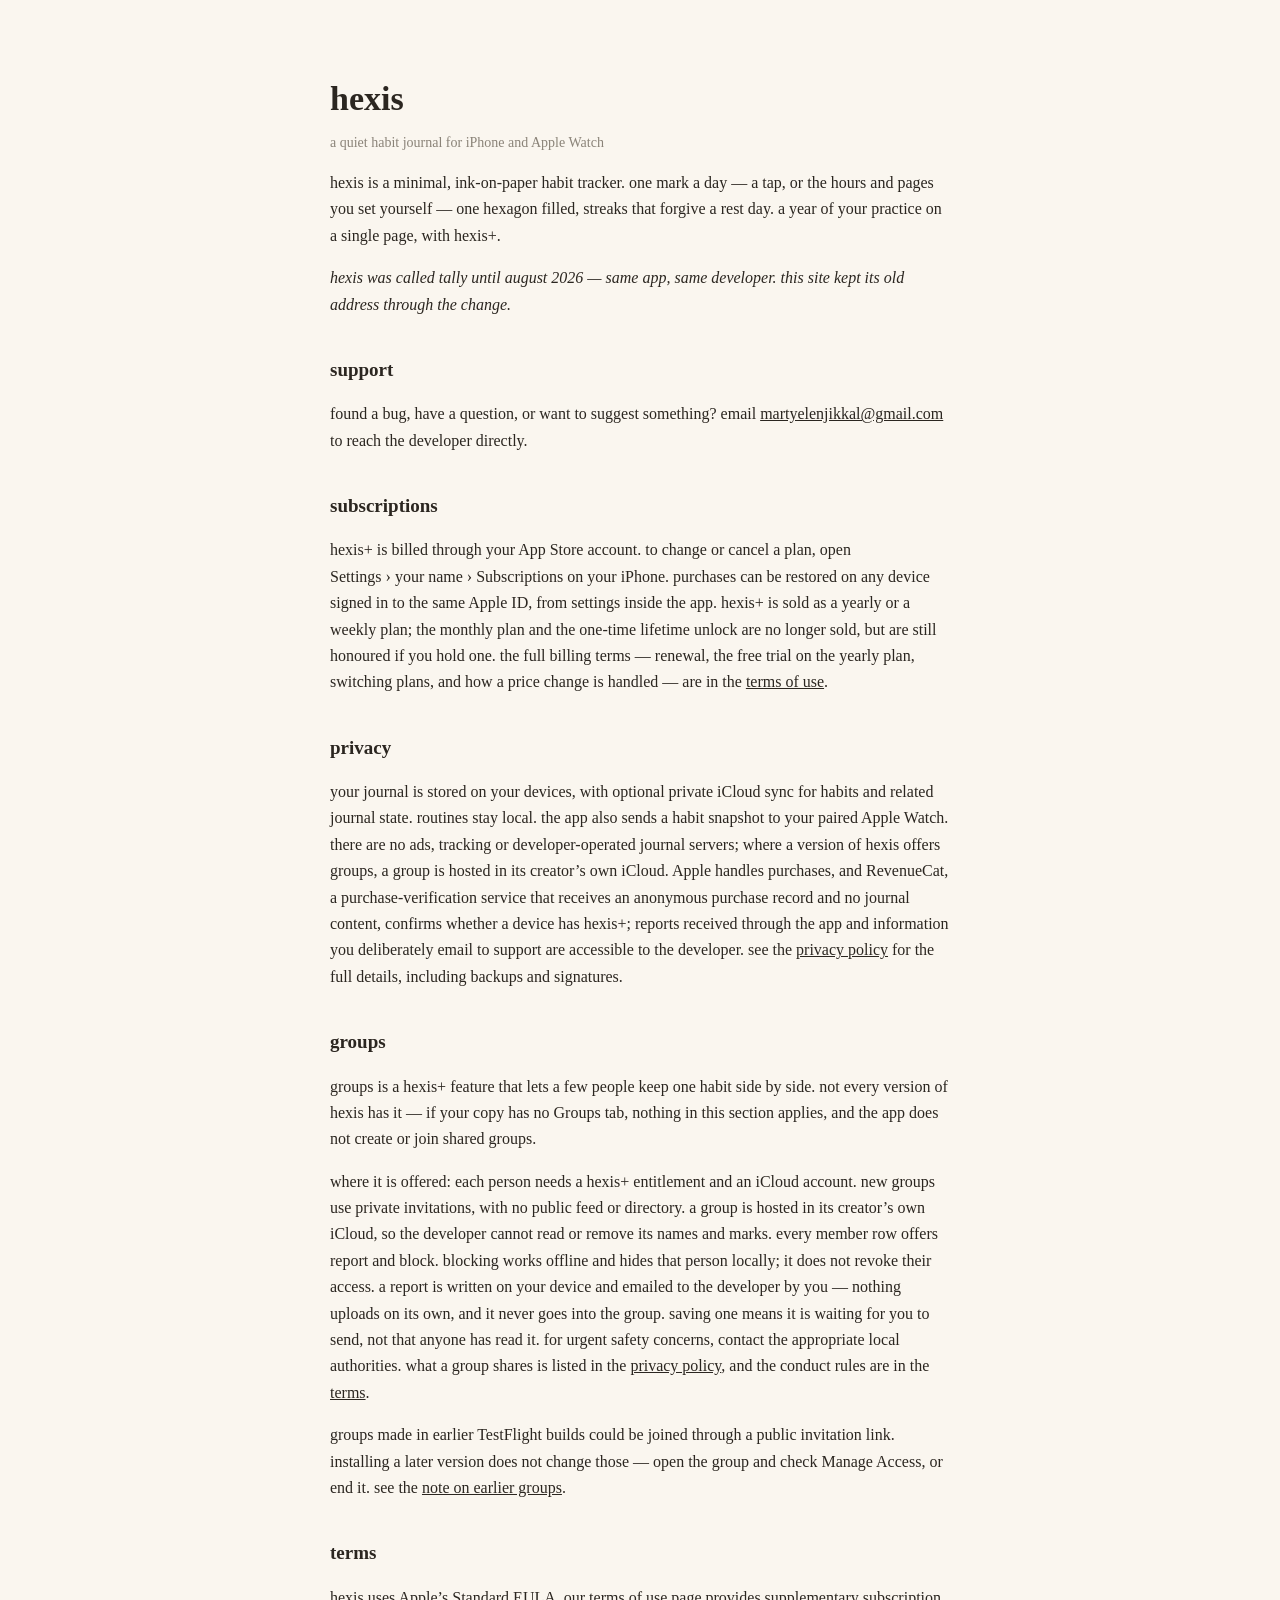
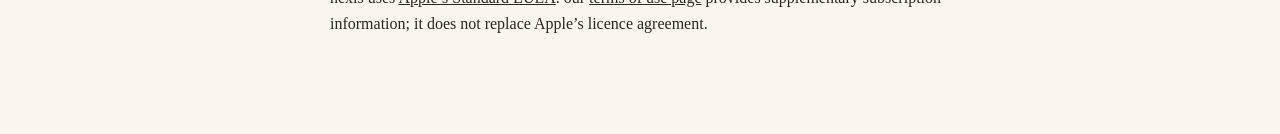
==== index.html @ 02aa3b6d "Legal pages: reminders, diagnostics log, rights section, RevenueCat on support and terms Privacy: na" ====
<!DOCTYPE html>
<html lang="en">
<head>
<meta charset="utf-8">
<meta name="viewport" content="width=device-width, initial-scale=1">
<title>hexis — support</title>
<link rel="stylesheet" href="style.css">
</head>
<body>
<h1>hexis</h1>
<p class="sub">a quiet habit journal for iPhone and Apple Watch</p>

<p>hexis is a minimal, ink-on-paper habit tracker. one mark a day — a tap, or the hours and pages you set yourself — one hexagon filled, streaks that forgive a rest day. a year of your practice on a single page, with hexis+.</p>

<p><em>hexis was called tally until august 2026 — same app, same developer. this site kept its old address through the change.</em></p>

<h2>support</h2>
<p>found a bug, have a question, or want to suggest something? email <a href="mailto:martyelenjikkal@gmail.com">martyelenjikkal@gmail.com</a> to reach the developer directly.</p>

<h2>subscriptions</h2>
<p>hexis+ is billed through your App&nbsp;Store account. to change or cancel a plan, open Settings&nbsp;›&nbsp;your&nbsp;name&nbsp;›&nbsp;Subscriptions on your iPhone. purchases can be restored on any device signed in to the same Apple&nbsp;ID, from settings inside the app. hexis+ is sold as a yearly or a weekly plan; the monthly plan and the one-time lifetime unlock are no longer sold, but are still honoured if you hold one. the full billing terms — renewal, the free trial on the yearly plan, switching plans, and how a price change is handled — are in the <a href="terms.html">terms of use</a>.</p>

<h2>privacy</h2>
<p>your journal is stored on your devices, with optional private iCloud sync for habits and related journal state. routines stay local. the app also sends a habit snapshot to your paired Apple Watch. there are no ads, tracking or developer-operated journal servers; where a version of hexis offers groups, a group is hosted in its creator’s own iCloud. Apple handles purchases, and RevenueCat, a purchase-verification service that receives an anonymous purchase record and no journal content, confirms whether a device has hexis+; reports received through the app and information you deliberately email to support are accessible to the developer. see the <a href="privacy.html">privacy policy</a> for the full details, including backups and signatures.</p>

<h2>groups</h2>
<p>groups is a hexis+ feature that lets a few people keep one habit side by side. not every version of hexis has it — if your copy has no Groups tab, nothing in this section applies, and the app does not create or join shared groups.</p>
<p>where it is offered: each person needs a hexis+ entitlement and an iCloud account. new groups use private invitations, with no public feed or directory. a group is hosted in its creator’s own iCloud, so the developer cannot read or remove its names and marks. every member row offers report and block. blocking works offline and hides that person locally; it does not revoke their access. a report is written on your device and emailed to the developer by you — nothing uploads on its own, and it never goes into the group. saving one means it is waiting for you to send, not that anyone has read it. for urgent safety concerns, contact the appropriate local authorities. what a group shares is listed in the <a href="privacy.html#groups">privacy policy</a>, and the conduct rules are in the <a href="terms.html#groups">terms</a>.</p>
<p>groups made in earlier TestFlight builds could be joined through a public invitation link. installing a later version does not change those — open the group and check Manage Access, or end it. see the <a href="privacy.html#older-groups">note on earlier groups</a>.</p>
<h2>terms</h2>
<p>hexis uses <a href="https://www.apple.com/legal/internet-services/itunes/dev/stdeula/">Apple’s Standard EULA</a>. our <a href="terms.html">terms of use page</a> provides supplementary subscription information; it does not replace Apple’s licence agreement.</p>
</body>
</html>
---- style.css ----
body {
  max-width: 620px; margin: 0 auto; padding: 48px 24px 80px;
  font-family: Georgia, 'Times New Roman', serif;
  background: #faf6ef; color: #2b2620; line-height: 1.65;
}
h1 { font-size: 34px; font-weight: 600; margin-bottom: 4px; }
h2 { font-size: 19px; margin-top: 36px; }
h3 { font-size: 16px; margin-top: 26px; margin-bottom: 6px; }
.sub { color: #8a8378; font-size: 14px; margin-top: 0; }
a { color: #2b2620; }
@media (prefers-color-scheme: dark) {
  body { background: #211f1c; color: #e8e2d8; }
  .sub { color: #97907f; }
  a { color: #e8e2d8; }
}
ul { padding-left: 22px; margin: 12px 0; }
li { margin-bottom: 6px; }
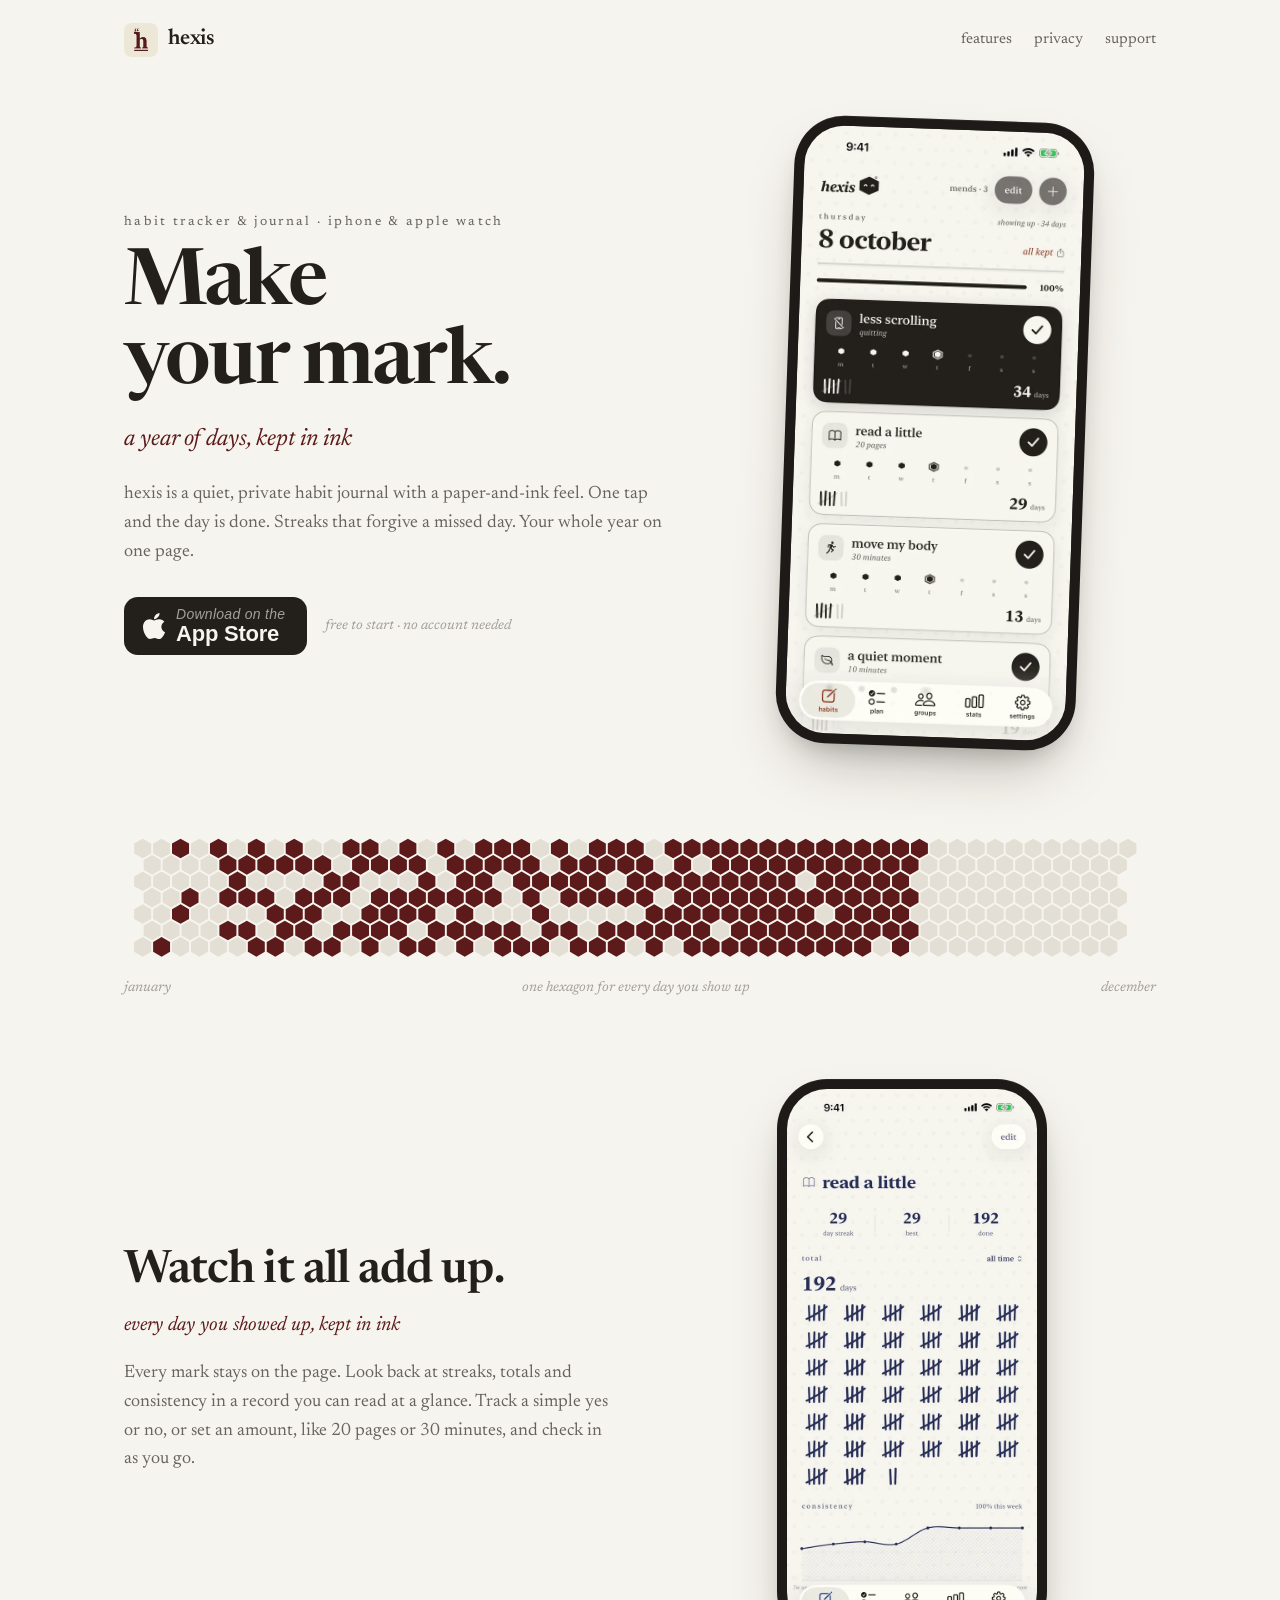
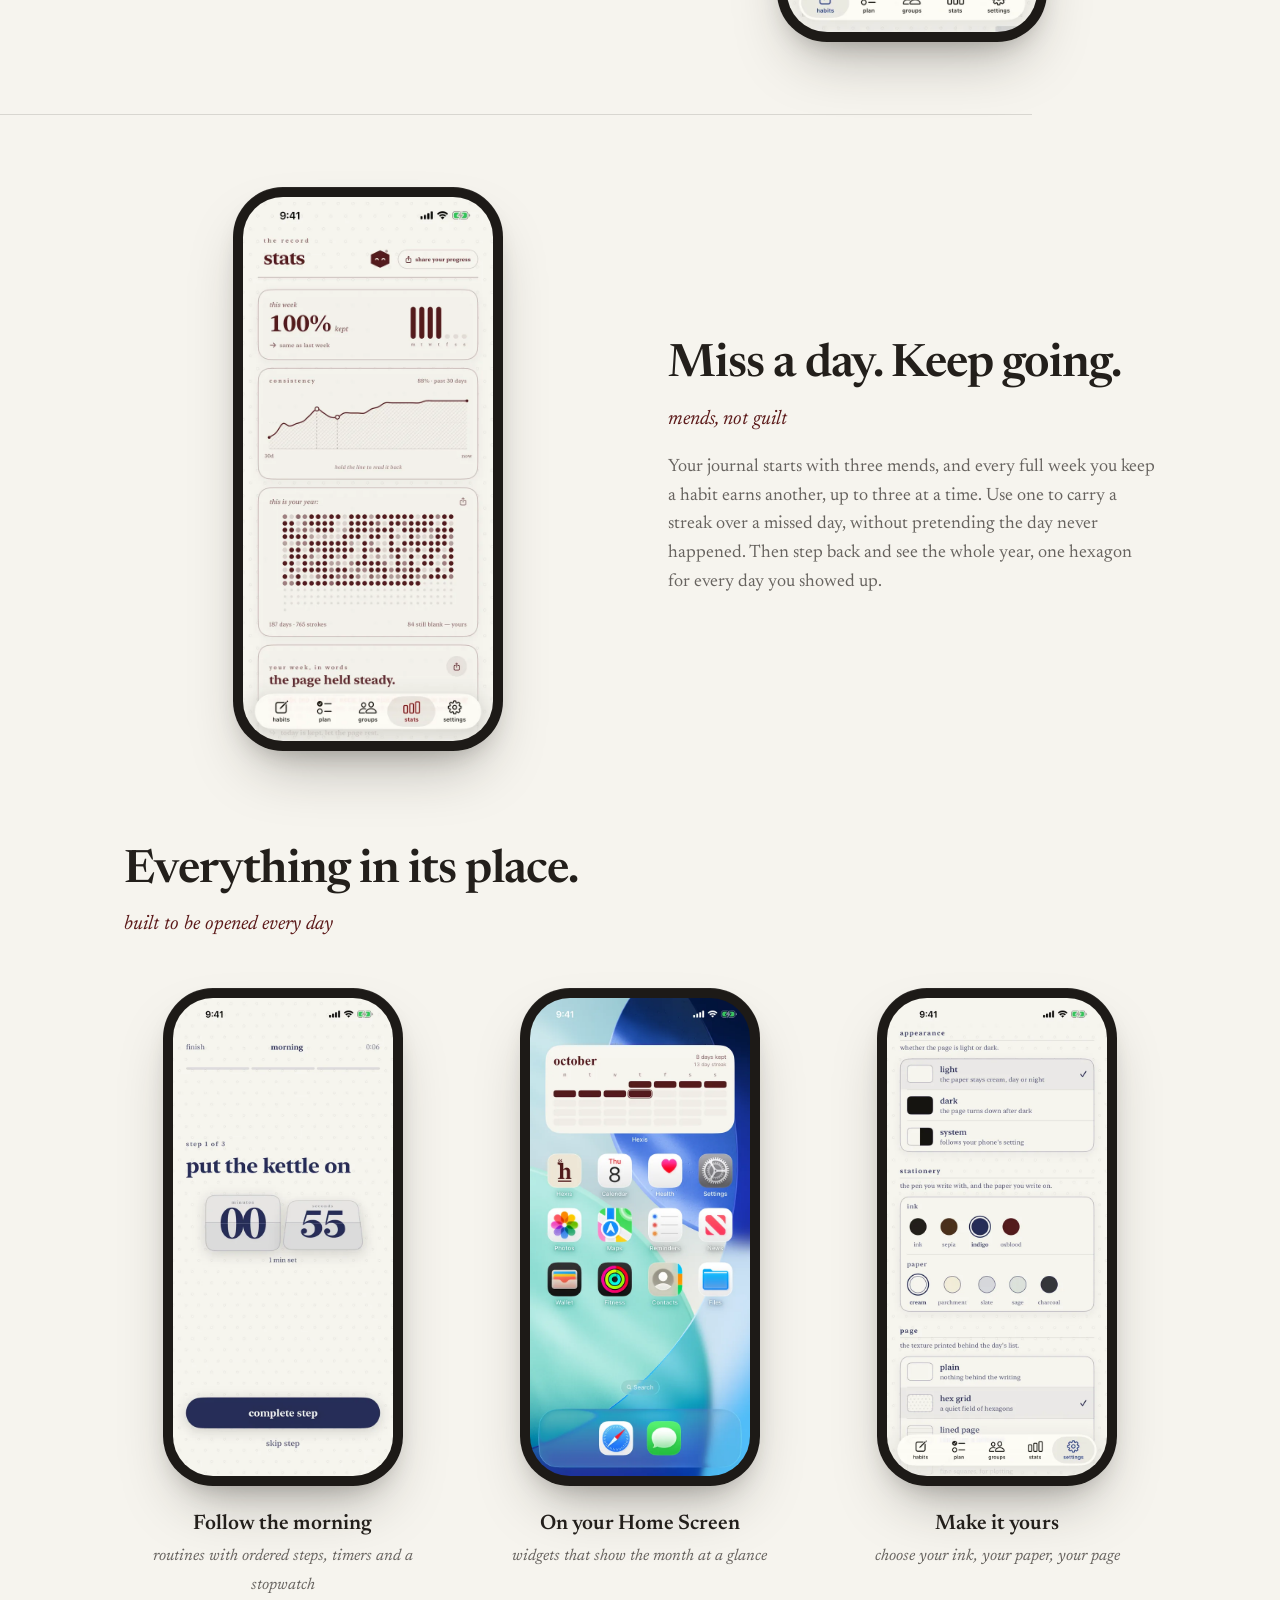
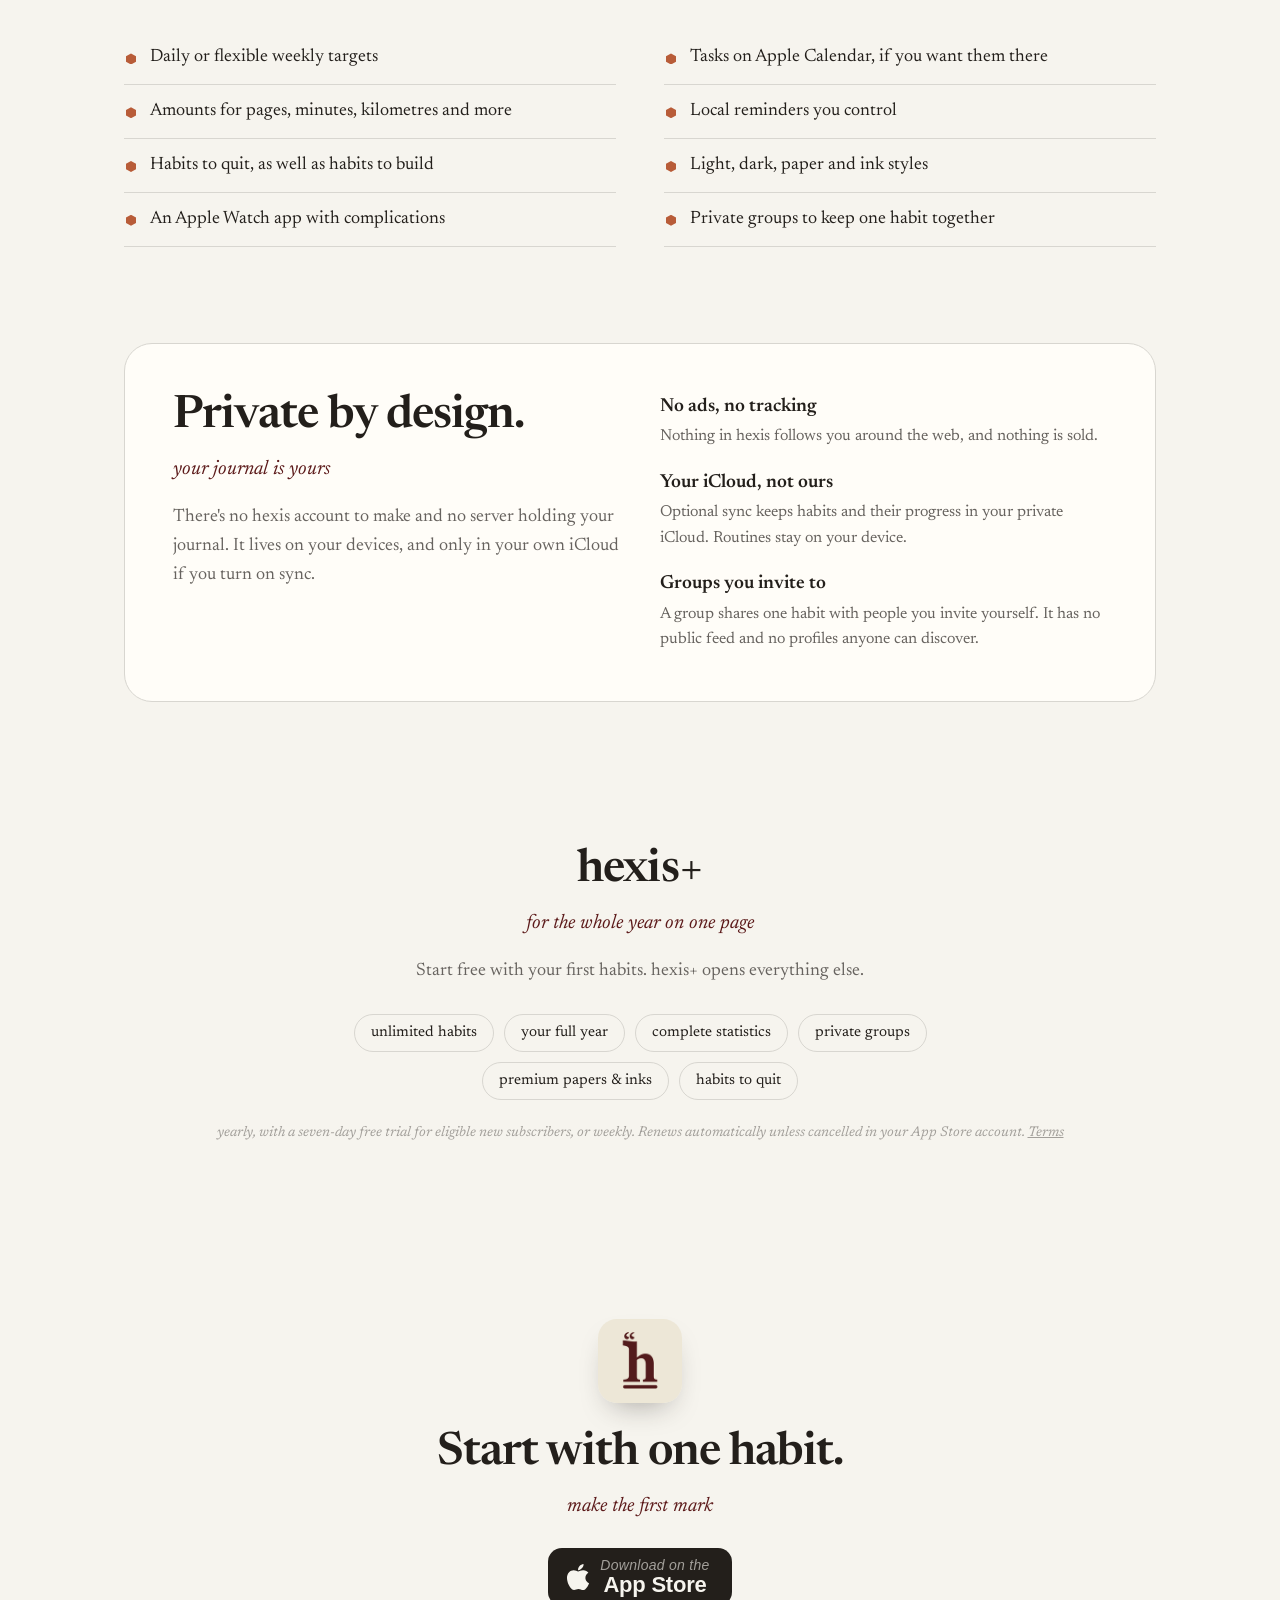
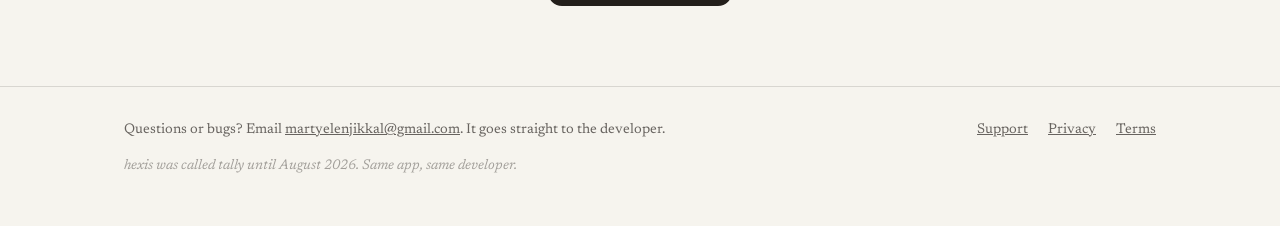
==== commit dff780d5: "Site: a hexis landing page at the root; the support page moves to support.html The root was the supp" ====
--- a/index.html
+++ b/index.html
@@ -3,31 +3,417 @@
 <head>
 <meta charset="utf-8">
 <meta name="viewport" content="width=device-width, initial-scale=1">
-<title>hexis — support</title>
-<link rel="stylesheet" href="style.css">
+<title>hexis — a habit journal kept in ink</title>
+<meta name="description" content="hexis is a private habit tracker and journal for iPhone and Apple Watch. One mark a day, kept in ink — streaks that forgive a missed day, routines with timers, and a year of your practice on one page.">
+<meta name="apple-itunes-app" content="app-id=6790734249">
+<meta property="og:title" content="hexis — a habit journal kept in ink">
+<meta property="og:description" content="One mark a day. A private habit tracker and journal for iPhone and Apple Watch.">
+<meta property="og:image" content="https://tally484.github.io/tally-legal/img/og.png">
+<meta property="og:type" content="website">
+<meta name="theme-color" content="#F6F4EE" media="(prefers-color-scheme: light)">
+<meta name="theme-color" content="#161411" media="(prefers-color-scheme: dark)">
+<link rel="icon" href="favicon.png" type="image/png">
+<link rel="apple-touch-icon" href="apple-touch-icon.png">
+<link rel="preconnect" href="https://fonts.googleapis.com">
+<link rel="preconnect" href="https://fonts.gstatic.com" crossorigin>
+<link href="https://fonts.googleapis.com/css2?family=Newsreader:ital,opsz,wght@0,6..72,400;0,6..72,600;1,6..72,400&display=swap" rel="stylesheet">
+<style>
+  :root {
+    --paper: #F6F4EE;
+    --card: #FFFDF8;
+    --ink: #231F1B;
+    --soft: #67635F;
+    --faint: #A29F9A;
+    --hairline: #D8D6D0;
+    --oxblood: #5C1A1A;
+    --accent: #B85C38;
+    --accent-fill: #944226;
+    --hex-on: #5C1A1A;
+    --hex-off: #E4DFD5;
+    --frame: #1D1A17;
+    --serif: ui-serif, "New York", "Newsreader", Georgia, "Times New Roman", serif;
+  }
+  @media (prefers-color-scheme: dark) {
+    :root {
+      --paper: #161411;
+      --card: #25221D;
+      --ink: #F1EEE8;
+      --soft: #B4AEA5;
+      --faint: #7C766D;
+      --hairline: #3A362F;
+      --oxblood: #E0A39E;
+      --accent: #D47850;
+      --accent-fill: #D47850;
+      --hex-on: #C88A84;
+      --hex-off: #2C2822;
+      --frame: #3A3630;
+    }
+  }
+
+  * { box-sizing: border-box; }
+  html { -webkit-text-size-adjust: 100%; }
+  body {
+    margin: 0;
+    background: var(--paper);
+    color: var(--ink);
+    font-family: var(--serif);
+    font-size: 18px;
+    line-height: 1.6;
+    -webkit-font-smoothing: antialiased;
+  }
+  a { color: inherit; }
+  img { display: block; max-width: 100%; }
+  .wrap { max-width: 1080px; margin: 0 auto; padding: 0 24px; }
+
+  /* header */
+  .top {
+    display: flex; align-items: center; justify-content: space-between;
+    padding: 22px 0;
+  }
+  .brand { display: flex; align-items: center; gap: 10px; text-decoration: none; }
+  .brand img { width: 34px; height: 34px; border-radius: 8px; }
+  .brand span { font-size: 22px; font-weight: 600; letter-spacing: -0.01em; }
+  .top nav { display: flex; gap: 22px; font-size: 15px; color: var(--soft); }
+  .top nav a { text-decoration: none; }
+  .top nav a:hover { color: var(--ink); }
+
+  /* hero */
+  .hero {
+    display: grid; grid-template-columns: 1.1fr 0.9fr; gap: 48px;
+    align-items: center; padding: 40px 0 24px;
+  }
+  .eyebrow {
+    font-size: 13px; letter-spacing: 0.18em; text-transform: lowercase;
+    color: var(--soft); margin: 0 0 14px;
+  }
+  h1 {
+    font-size: clamp(46px, 7vw, 78px); line-height: 1.02; font-weight: 600;
+    letter-spacing: -0.025em; margin: 0;
+  }
+  .lede {
+    font-style: italic; color: var(--oxblood);
+    font-size: clamp(20px, 2.3vw, 24px); margin: 14px 0 22px;
+  }
+  .hero p.body { color: var(--soft); max-width: 30em; margin: 0 0 30px; }
+  .cta { display: flex; align-items: center; gap: 18px; flex-wrap: wrap; }
+  .store {
+    display: inline-flex; align-items: center; gap: 10px; text-decoration: none;
+    background: var(--ink); color: var(--paper);
+    padding: 10px 22px 10px 18px; border-radius: 14px;
+    font-family: -apple-system, BlinkMacSystemFont, "Helvetica Neue", Arial, sans-serif;
+    transition: transform .15s ease, background .15s ease;
+  }
+  .store:hover { transform: translateY(-1px); background: var(--oxblood); }
+  .store svg { width: 24px; height: 30px; flex: none; }
+  .store span { display: flex; flex-direction: column; font-size: 22px; font-weight: 600; line-height: 1.05; letter-spacing: -0.01em; }
+  .store small { font-size: 11px; font-weight: 500; letter-spacing: 0.02em; }
+  .cta small { font-size: 14px; color: var(--faint); font-style: italic; }
+
+  /* phone */
+  .phone {
+    width: 100%; max-width: 300px; margin: 0 auto;
+    background: var(--frame); padding: 10px; border-radius: 50px;
+    box-shadow: 0 1px 0 rgba(255,255,255,0.06) inset,
+                0 30px 60px -20px rgba(35,31,27,0.35),
+                0 12px 24px -12px rgba(35,31,27,0.25);
+  }
+  .phone img { border-radius: 40px; width: 100%; aspect-ratio: 1320 / 2868; }
+  .hero .phone { transform: rotate(2deg); }
+
+  /* the year */
+  .year { padding: 56px 0 8px; }
+  .year svg { width: 100%; height: auto; display: block; }
+  .year .caption {
+    display: flex; justify-content: space-between; font-size: 14px;
+    color: var(--faint); font-style: italic; margin-top: 10px;
+  }
+
+  /* sections */
+  section { padding: 72px 0; }
+  .rule { border: 0; border-top: 1px solid var(--hairline); margin: 0; }
+  h2 {
+    font-size: clamp(32px, 4.2vw, 46px); line-height: 1.08; font-weight: 600;
+    letter-spacing: -0.02em; margin: 0 0 12px;
+  }
+  .section-sub { font-style: italic; color: var(--oxblood); font-size: 20px; margin: 0 0 18px; }
+  .section-body { color: var(--soft); max-width: 32em; margin: 0; }
+
+  .feature {
+    display: grid; grid-template-columns: 1fr 1fr; gap: 56px; align-items: center;
+  }
+  .feature.flip .copy { order: 2; }
+  .feature .phone { max-width: 270px; }
+
+  .grid3 {
+    display: grid; grid-template-columns: repeat(3, 1fr); gap: 40px; margin-top: 48px;
+  }
+  .grid3 figure { margin: 0; }
+  .grid3 .phone { max-width: 240px; }
+  .grid3 figcaption { text-align: center; margin-top: 22px; }
+  .grid3 figcaption b { display: block; font-size: 21px; font-weight: 600; }
+  .grid3 figcaption span { color: var(--soft); font-size: 16px; font-style: italic; }
+  .watch {
+    width: 100%; max-width: 168px; margin: 0 auto; background: var(--frame);
+    padding: 12px; border-radius: 46px;
+    box-shadow: 0 24px 50px -20px rgba(35,31,27,0.35);
+  }
+  .watch img { border-radius: 34px; width: 100%; }
+  .watch-cell { display: flex; align-items: center; min-height: 100%; }
+
+  .list {
+    columns: 2; column-gap: 48px; list-style: none; padding: 0; margin: 32px 0 0;
+  }
+  .list li {
+    break-inside: avoid; padding: 12px 0 12px 26px; position: relative;
+    border-bottom: 1px solid var(--hairline);
+  }
+  .list li::before {
+    content: ""; position: absolute; left: 2px; top: 22px; width: 10px; height: 11px;
+    background: var(--accent);
+    clip-path: polygon(50% 0, 100% 25%, 100% 75%, 50% 100%, 0 75%, 0 25%);
+  }
+
+  .private {
+    background: var(--card); border: 1px solid var(--hairline); border-radius: 28px;
+    padding: 48px; display: grid; grid-template-columns: 1fr 1fr; gap: 40px;
+  }
+  .private dl { margin: 0; }
+  .private dt { font-weight: 600; font-size: 19px; }
+  .private dd { margin: 2px 0 18px; color: var(--soft); font-size: 16px; }
+  .private dd:last-child { margin-bottom: 0; }
+
+  .plus { text-align: center; }
+  .plus .section-body { margin: 0 auto; }
+  .plus .tags {
+    display: flex; flex-wrap: wrap; justify-content: center; gap: 10px;
+    margin: 28px auto 0; max-width: 720px; padding: 0; list-style: none;
+  }
+  .plus .tags li {
+    border: 1px solid var(--hairline); border-radius: 999px; padding: 6px 16px;
+    font-size: 15px; color: var(--ink);
+  }
+  .plus .fine { font-size: 14px; color: var(--faint); font-style: italic; margin-top: 22px; }
+
+  .closing { text-align: center; padding: 88px 0 80px; }
+  .closing img.mark { width: 84px; height: 84px; border-radius: 19px; margin: 0 auto 26px;
+    box-shadow: 0 14px 30px -14px rgba(35,31,27,0.4); }
+  .closing .cta { justify-content: center; margin-top: 26px; }
+
+  footer {
+    border-top: 1px solid var(--hairline); padding: 32px 0 48px;
+    font-size: 14px; color: var(--soft);
+  }
+  footer .row { display: flex; justify-content: space-between; gap: 24px; flex-wrap: wrap; }
+  footer nav { display: flex; gap: 20px; flex-wrap: wrap; }
+  footer p { margin: 0; }
+  footer .was { margin-top: 14px; color: var(--faint); font-style: italic; }
+
+  @media (max-width: 820px) {
+    body { font-size: 17px; }
+    .top nav .hide-sm { display: none; }
+    .hero { grid-template-columns: 1fr; gap: 40px; padding-top: 16px; text-align: left; }
+    .hero .phone { max-width: 250px; transform: rotate(0); }
+    section { padding: 56px 0; }
+    .feature, .feature.flip { grid-template-columns: 1fr; gap: 36px; }
+    .feature.flip .copy { order: 0; }
+    .feature .phone { max-width: 240px; }
+    .grid3 { grid-template-columns: 1fr; gap: 48px; }
+    .list { columns: 1; }
+    .private { grid-template-columns: 1fr; padding: 32px 24px; gap: 8px; }
+  }
+  @media (max-width: 420px) {
+    .wrap { padding: 0 16px; }
+    .eyebrow { letter-spacing: 0.08em; font-size: 12px; }
+    .top nav { gap: 16px; }
+  }
+</style>
 </head>
 <body>
-<h1>hexis</h1>
-<p class="sub">a quiet habit journal for iPhone and Apple Watch</p>
-
-<p>hexis is a minimal, ink-on-paper habit tracker. one mark a day — a tap, or the hours and pages you set yourself — one hexagon filled, streaks that forgive a rest day. a year of your practice on a single page, with hexis+.</p>
-
-<p><em>hexis was called tally until august 2026 — same app, same developer. this site kept its old address through the change.</em></p>
-
-<h2>support</h2>
-<p>found a bug, have a question, or want to suggest something? email <a href="mailto:martyelenjikkal@gmail.com">martyelenjikkal@gmail.com</a> to reach the developer directly.</p>
-
-<h2>subscriptions</h2>
-<p>hexis+ is billed through your App&nbsp;Store account. to change or cancel a plan, open Settings&nbsp;›&nbsp;your&nbsp;name&nbsp;›&nbsp;Subscriptions on your iPhone. purchases can be restored on any device signed in to the same Apple&nbsp;ID, from settings inside the app. hexis+ is sold as a yearly or a weekly plan; the monthly plan and the one-time lifetime unlock are no longer sold, but are still honoured if you hold one. the full billing terms — renewal, the free trial on the yearly plan, switching plans, and how a price change is handled — are in the <a href="terms.html">terms of use</a>.</p>
-
-<h2>privacy</h2>
-<p>your journal is stored on your devices, with optional private iCloud sync for habits and related journal state. routines stay local. the app also sends a habit snapshot to your paired Apple Watch. there are no ads, tracking or developer-operated journal servers; where a version of hexis offers groups, a group is hosted in its creator’s own iCloud. Apple handles purchases, and RevenueCat, a purchase-verification service that receives an anonymous purchase record and no journal content, confirms whether a device has hexis+; reports received through the app and information you deliberately email to support are accessible to the developer. see the <a href="privacy.html">privacy policy</a> for the full details, including backups and signatures.</p>
-
-<h2>groups</h2>
-<p>groups is a hexis+ feature that lets a few people keep one habit side by side. not every version of hexis has it — if your copy has no Groups tab, nothing in this section applies, and the app does not create or join shared groups.</p>
-<p>where it is offered: each person needs a hexis+ entitlement and an iCloud account. new groups use private invitations, with no public feed or directory. a group is hosted in its creator’s own iCloud, so the developer cannot read or remove its names and marks. every member row offers report and block. blocking works offline and hides that person locally; it does not revoke their access. a report is written on your device and emailed to the developer by you — nothing uploads on its own, and it never goes into the group. saving one means it is waiting for you to send, not that anyone has read it. for urgent safety concerns, contact the appropriate local authorities. what a group shares is listed in the <a href="privacy.html#groups">privacy policy</a>, and the conduct rules are in the <a href="terms.html#groups">terms</a>.</p>
-<p>groups made in earlier TestFlight builds could be joined through a public invitation link. installing a later version does not change those — open the group and check Manage Access, or end it. see the <a href="privacy.html#older-groups">note on earlier groups</a>.</p>
-<h2>terms</h2>
-<p>hexis uses <a href="https://www.apple.com/legal/internet-services/itunes/dev/stdeula/">Apple’s Standard EULA</a>. our <a href="terms.html">terms of use page</a> provides supplementary subscription information; it does not replace Apple’s licence agreement.</p>
+
+<div class="wrap">
+  <header class="top">
+    <a class="brand" href="./"><img src="img/icon-128.png" alt=""><span>hexis</span></a>
+    <nav>
+      <a class="hide-sm" href="#features">features</a>
+      <a class="hide-sm" href="#privacy">privacy</a>
+      <a href="support.html">support</a>
+    </nav>
+  </header>
+
+  <div class="hero">
+    <div>
+      <p class="eyebrow">habit tracker &amp; journal · iPhone &amp; Apple Watch</p>
+      <h1>Make your&nbsp;mark.</h1>
+      <p class="lede">a year of days, kept in ink</p>
+      <p class="body">hexis is a quiet, private habit journal with a paper-and-ink feel. One tap and the day is done. Streaks that forgive a missed day. Your whole year on one page.</p>
+      <div class="cta">
+        <a class="store" href="https://apps.apple.com/app/id6790734249" aria-label="Download hexis on the App Store">
+          <svg viewBox="0 0 384 512" aria-hidden="true"><path fill="currentColor" d="M318.7 268.7c-.2-36.7 16.4-64.4 50-84.8-18.8-26.9-47.2-41.7-84.7-44.6-35.5-2.8-74.3 20.7-88.5 20.7-15 0-49.4-19.7-76.4-19.7C63.3 141.2 4 184.8 4 273.5q0 39.3 14.4 81.2c12.8 36.7 59 126.7 107.2 125.2 25.2-.6 43-17.9 75.8-17.9 31.8 0 48.3 17.9 76.4 17.9 48.6-.7 90.4-82.5 102.6-119.3-65.2-30.7-61.7-90-61.7-91.9zm-56.6-164.2c27.3-32.4 24.8-61.9 24-72.5-24.1 1.4-52 16.4-67.9 34.9-17.5 19.8-27.8 44.3-25.6 71.9 26.1 2 49.9-11.4 69.5-34.3z"/></svg>
+          <span><small>Download on the</small>App Store</span>
+        </a>
+        <small>free to start · no account needed</small>
+      </div>
+    </div>
+    <div class="phone"><img src="img/today-ink.webp" alt="The hexis Today screen: four habits for 8 October, all kept, with a 34-day streak"></div>
+  </div>
+
+  <div class="year" aria-hidden="true">
+    <svg id="year" viewBox="0 0 1000 135" preserveAspectRatio="xMidYMid meet"></svg>
+    <div class="caption"><span>january</span><span>one hexagon for every day you show up</span><span>december</span></div>
+  </div>
+</div>
+
+<section id="features">
+  <div class="wrap feature">
+    <div class="copy">
+      <h2>Watch it all add up.</h2>
+      <p class="section-sub">every day you showed up, kept in ink</p>
+      <p class="section-body">Every mark stays on the page. Look back at streaks, totals and consistency in a record you can read at a glance. Track a simple yes or no, or set an amount, like 20 pages or 30 minutes, and check in as you go.</p>
+    </div>
+    <div class="phone"><img src="img/marks-indigo.webp" alt="A habit's page: 192 days done, drawn as tally marks, with a consistency line" loading="lazy"></div>
+  </div>
+</section>
+
+<hr class="rule wrap" style="max-width:1032px">
+
+<section>
+  <div class="wrap feature flip">
+    <div class="copy">
+      <h2>Miss a day. Keep&nbsp;going.</h2>
+      <p class="section-sub">mends, not guilt</p>
+      <p class="section-body">Your journal starts with three mends, and every full week you keep a habit earns another, up to three at a time. Use one to carry a streak over a missed day, without pretending the day never happened. Then step back and see the whole year, one hexagon for every day you showed up.</p>
+    </div>
+    <div class="phone"><img src="img/stats-oxblood.webp" alt="The stats page: a week at 100%, a consistency chart, and the whole year as a field of hexagons" loading="lazy"></div>
+  </div>
+</section>
+
+<section style="padding-top:24px">
+  <div class="wrap">
+    <h2>Everything in its place.</h2>
+    <p class="section-sub">built to be opened every day</p>
+    <div class="grid3">
+      <figure>
+        <div class="phone"><img src="img/routine-indigo.webp" alt="A morning routine, step one of three, with a timer at 55 seconds" loading="lazy"></div>
+        <figcaption><b>Follow the morning</b><span>routines with ordered steps, timers and a stopwatch</span></figcaption>
+      </figure>
+      <figure>
+        <div class="phone"><img src="img/home-month-oxblood.webp" alt="An iPhone Home Screen with the hexis month widget" loading="lazy"></div>
+        <figcaption><b>On your Home Screen</b><span>widgets that show the month at a glance</span></figcaption>
+      </figure>
+      <figure>
+        <div class="phone"><img src="img/settings-indigo.webp" alt="Stationery settings: inks, papers and page textures" loading="lazy"></div>
+        <figcaption><b>Make it yours</b><span>choose your ink, your paper, your page</span></figcaption>
+      </figure>
+    </div>
+
+    <ul class="list">
+      <li>Daily or flexible weekly targets</li>
+      <li>Amounts for pages, minutes, kilometres and more</li>
+      <li>Habits to quit, as well as habits to build</li>
+      <li>An Apple Watch app with complications</li>
+      <li>Tasks on Apple Calendar, if you want them there</li>
+      <li>Local reminders you control</li>
+      <li>Light, dark, paper and ink styles</li>
+      <li>Private groups to keep one habit together</li>
+    </ul>
+  </div>
+</section>
+
+<section id="privacy" style="padding-top:24px">
+  <div class="wrap">
+    <div class="private">
+      <div>
+        <h2>Private by design.</h2>
+        <p class="section-sub">your journal is yours</p>
+        <p class="section-body">There's no hexis account to make and no server holding your journal. It lives on your devices, and only in your own iCloud if you turn on sync.</p>
+      </div>
+      <dl>
+        <dt>No ads, no tracking</dt>
+        <dd>Nothing in hexis follows you around the web, and nothing is sold.</dd>
+        <dt>Your iCloud, not ours</dt>
+        <dd>Optional sync keeps habits and their progress in your private iCloud. Routines stay on your device.</dd>
+        <dt>Groups you invite to</dt>
+        <dd>A group shares one habit with people you invite yourself. It has no public feed and no profiles anyone can discover.</dd>
+      </dl>
+    </div>
+  </div>
+</section>
+
+<section class="plus">
+  <div class="wrap">
+    <h2>hexis+</h2>
+    <p class="section-sub">for the whole year on one page</p>
+    <p class="section-body">Start free with your first habits. hexis+ opens everything else.</p>
+    <ul class="tags">
+      <li>unlimited habits</li>
+      <li>your full year</li>
+      <li>complete statistics</li>
+      <li>private groups</li>
+      <li>premium papers &amp; inks</li>
+      <li>habits to quit</li>
+    </ul>
+    <p class="fine">yearly, with a seven-day free trial for eligible new subscribers, or weekly. Renews automatically unless cancelled in your App Store account. <a href="terms.html">Terms</a></p>
+  </div>
+</section>
+
+<div class="wrap closing">
+  <img class="mark" src="apple-touch-icon.png" alt="">
+  <h2>Start with one habit.</h2>
+  <p class="section-sub">make the first mark</p>
+  <div class="cta">
+    <a class="store" href="https://apps.apple.com/app/id6790734249" aria-label="Download hexis on the App Store">
+          <svg viewBox="0 0 384 512" aria-hidden="true"><path fill="currentColor" d="M318.7 268.7c-.2-36.7 16.4-64.4 50-84.8-18.8-26.9-47.2-41.7-84.7-44.6-35.5-2.8-74.3 20.7-88.5 20.7-15 0-49.4-19.7-76.4-19.7C63.3 141.2 4 184.8 4 273.5q0 39.3 14.4 81.2c12.8 36.7 59 126.7 107.2 125.2 25.2-.6 43-17.9 75.8-17.9 31.8 0 48.3 17.9 76.4 17.9 48.6-.7 90.4-82.5 102.6-119.3-65.2-30.7-61.7-90-61.7-91.9zm-56.6-164.2c27.3-32.4 24.8-61.9 24-72.5-24.1 1.4-52 16.4-67.9 34.9-17.5 19.8-27.8 44.3-25.6 71.9 26.1 2 49.9-11.4 69.5-34.3z"/></svg>
+          <span><small>Download on the</small>App Store</span>
+        </a>
+  </div>
+</div>
+
+<footer>
+  <div class="wrap">
+    <div class="row">
+      <p>Questions or bugs? Email <a href="mailto:martyelenjikkal@gmail.com">martyelenjikkal@gmail.com</a>. It goes straight to the developer.</p>
+      <nav>
+        <a href="support.html">Support</a>
+        <a href="privacy.html">Privacy</a>
+        <a href="terms.html">Terms</a>
+      </nav>
+    </div>
+    <p class="was">hexis was called tally until August 2026. Same app, same developer.</p>
+  </div>
+</footer>
+
+<script>
+  // A year of days as a honeycomb: 53 weeks by 7 days, filled more densely
+  // as the year goes on. Seeded, so it draws the same field every load.
+  (function () {
+    var svg = document.getElementById('year');
+    if (!svg) return;
+    var cols = 53, rows = 7, r = 10.6;
+    var w = Math.sqrt(3) * r, h = 1.5 * r;
+    var ox = (1000 - (cols * w + w / 2)) / 2 + w / 2, oy = (135 - (rows - 1) * h) / 2;
+    var seed = 20261014;
+    function rand() { seed = (seed * 1664525 + 1013904223) % 4294967296; return seed / 4294967296; }
+    var pts = [];
+    for (var k = 0; k < 6; k++) {
+      var a = Math.PI / 180 * (60 * k - 30);
+      pts.push([(r - 1.1) * Math.cos(a), (r - 1.1) * Math.sin(a)]);
+    }
+    var on = [], off = [];
+    var today = 287; // 14 october
+    for (var c = 0; c < cols; c++) {
+      for (var d = 0; d < rows; d++) {
+        var day = c * 7 + d;
+        if (day > 364) continue;
+        var cx = ox + c * w + (d % 2 ? w / 2 : 0), cy = oy + d * h;
+        var path = 'M' + pts.map(function (p) { return (cx + p[0]).toFixed(1) + ' ' + (cy + p[1]).toFixed(1); }).join('L') + 'Z';
+        var p = 0.25 + 0.7 * Math.min(1, day / 220);
+        if (day <= today && rand() < p) on.push(path); else off.push(path);
+      }
+    }
+    svg.innerHTML =
+      '<path d="' + off.join('') + '" fill="var(--hex-off)"/>' +
+      '<path d="' + on.join('') + '" fill="var(--hex-on)"/>';
+  })();
+</script>
 </body>
 </html>
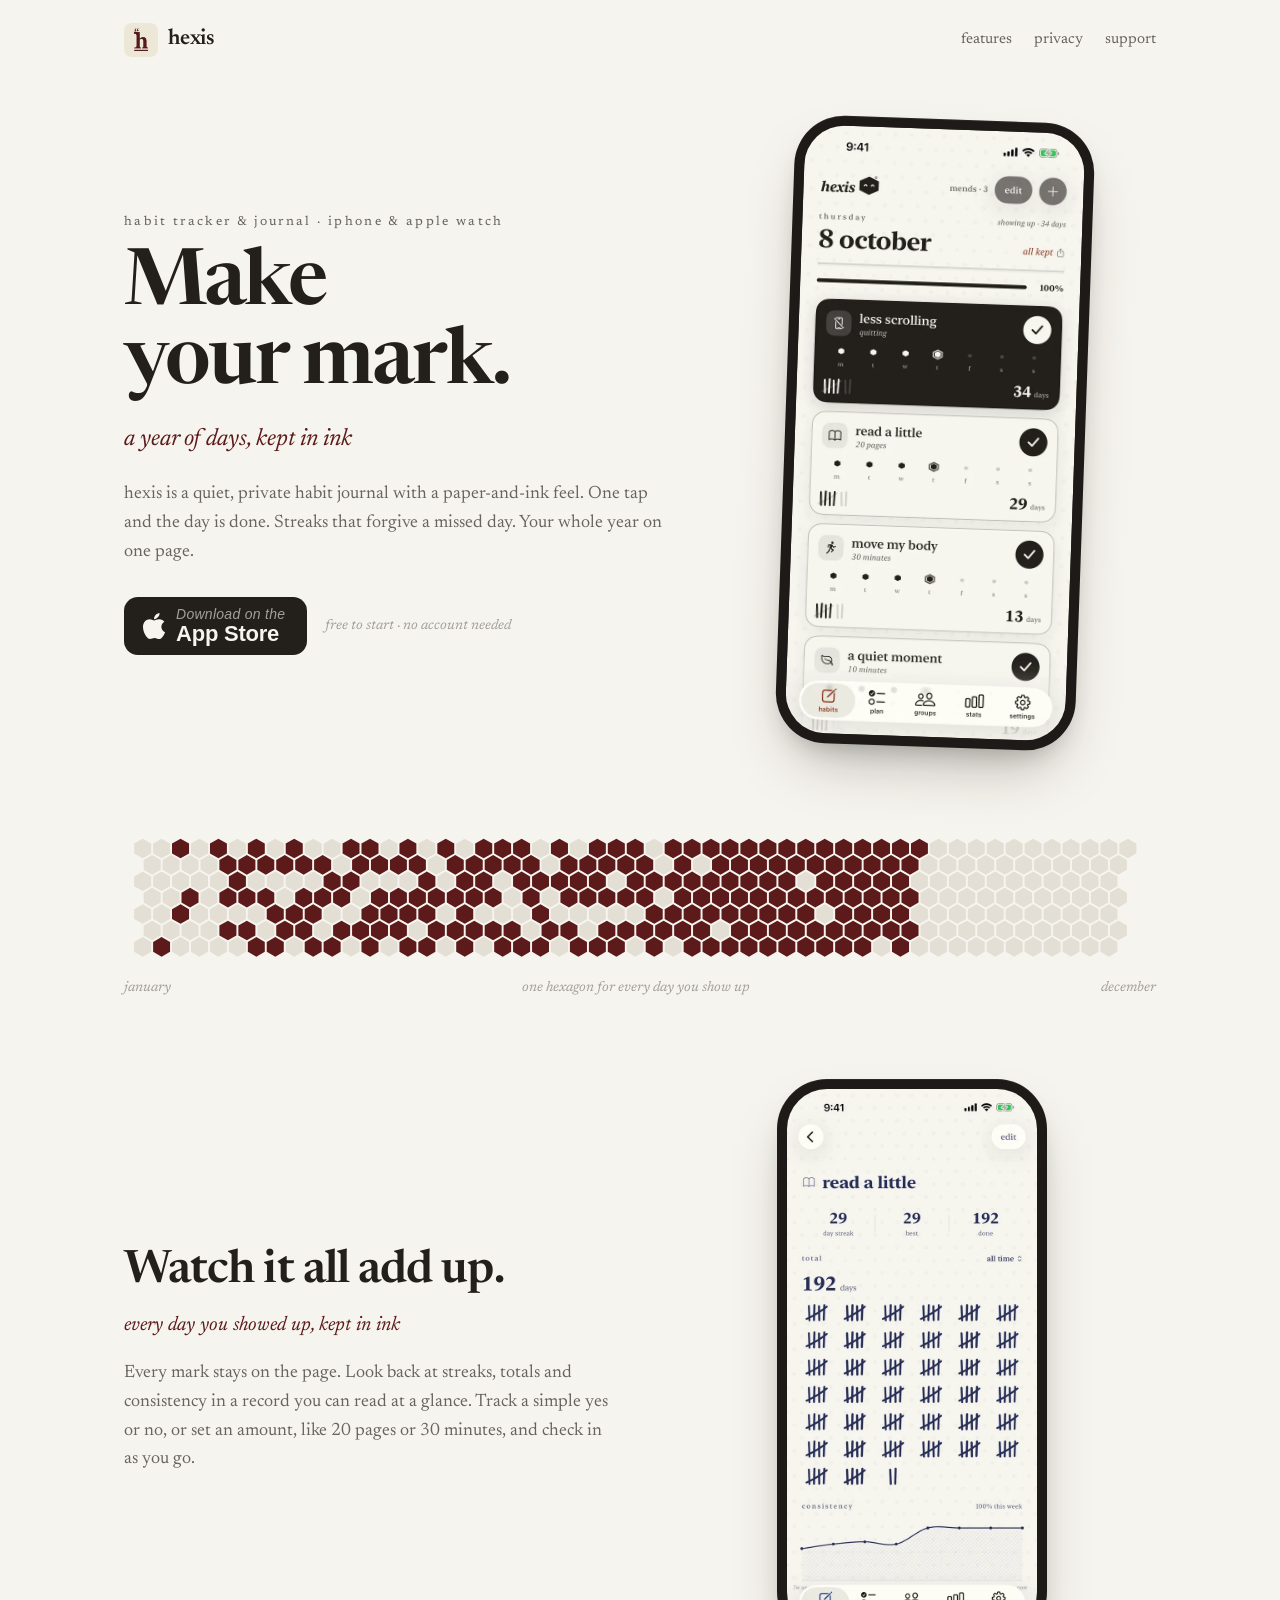
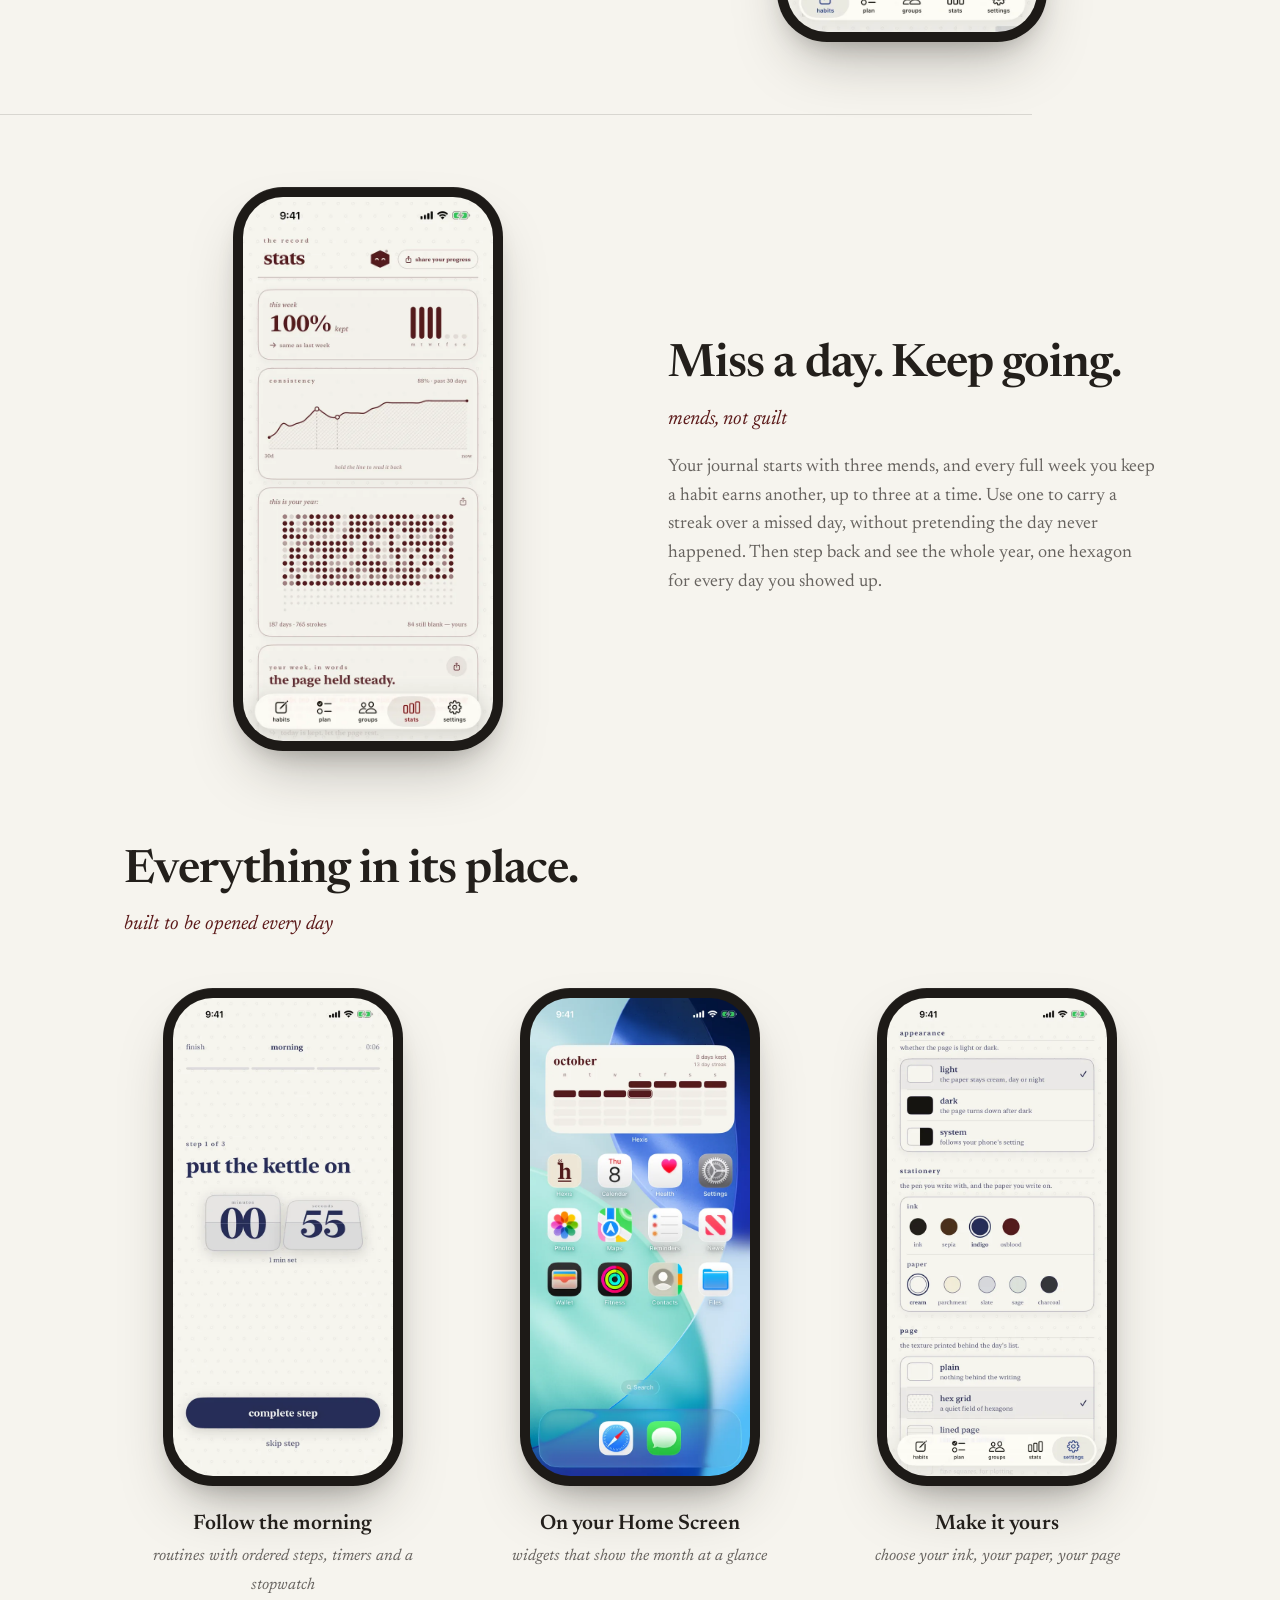
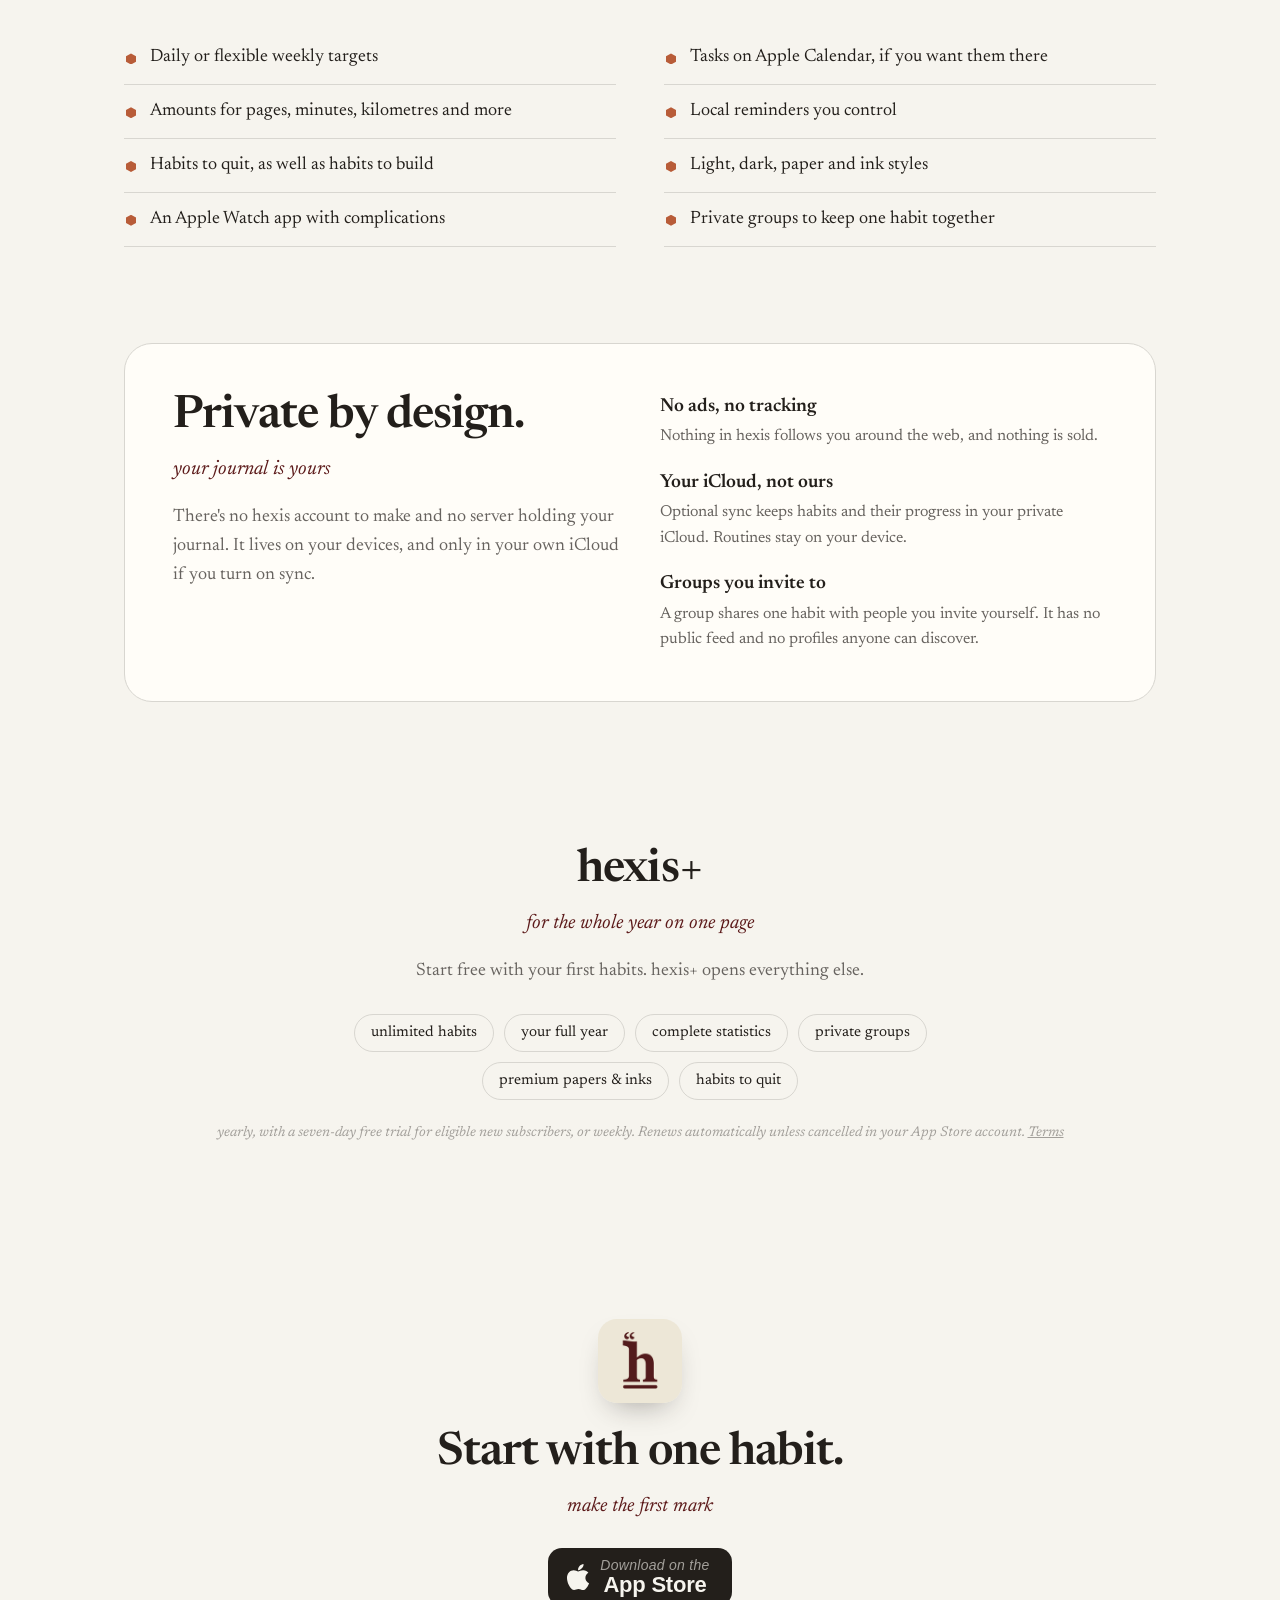
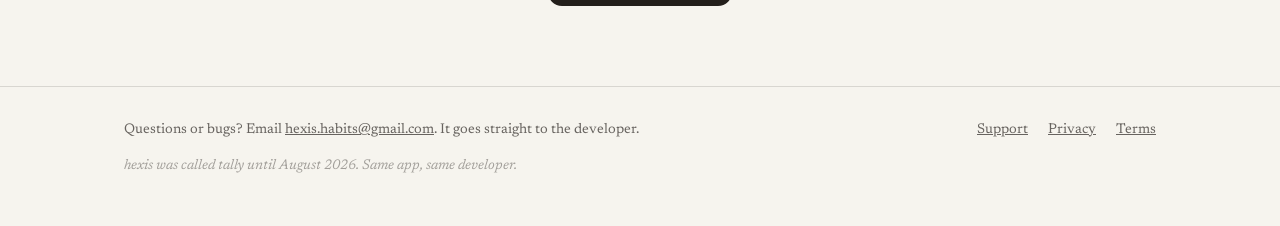
==== commit b53a5662: "Contact: hexis.habits@gmail.com replaces the personal address Co-Authored-By: Claude Opus 5.5 <norep" ====
--- a/index.html
+++ b/index.html
@@ -371,7 +371,7 @@
 <footer>
   <div class="wrap">
     <div class="row">
-      <p>Questions or bugs? Email <a href="mailto:martyelenjikkal@gmail.com">martyelenjikkal@gmail.com</a>. It goes straight to the developer.</p>
+      <p>Questions or bugs? Email <a href="mailto:hexis.habits@gmail.com">hexis.habits@gmail.com</a>. It goes straight to the developer.</p>
       <nav>
         <a href="support.html">Support</a>
         <a href="privacy.html">Privacy</a>
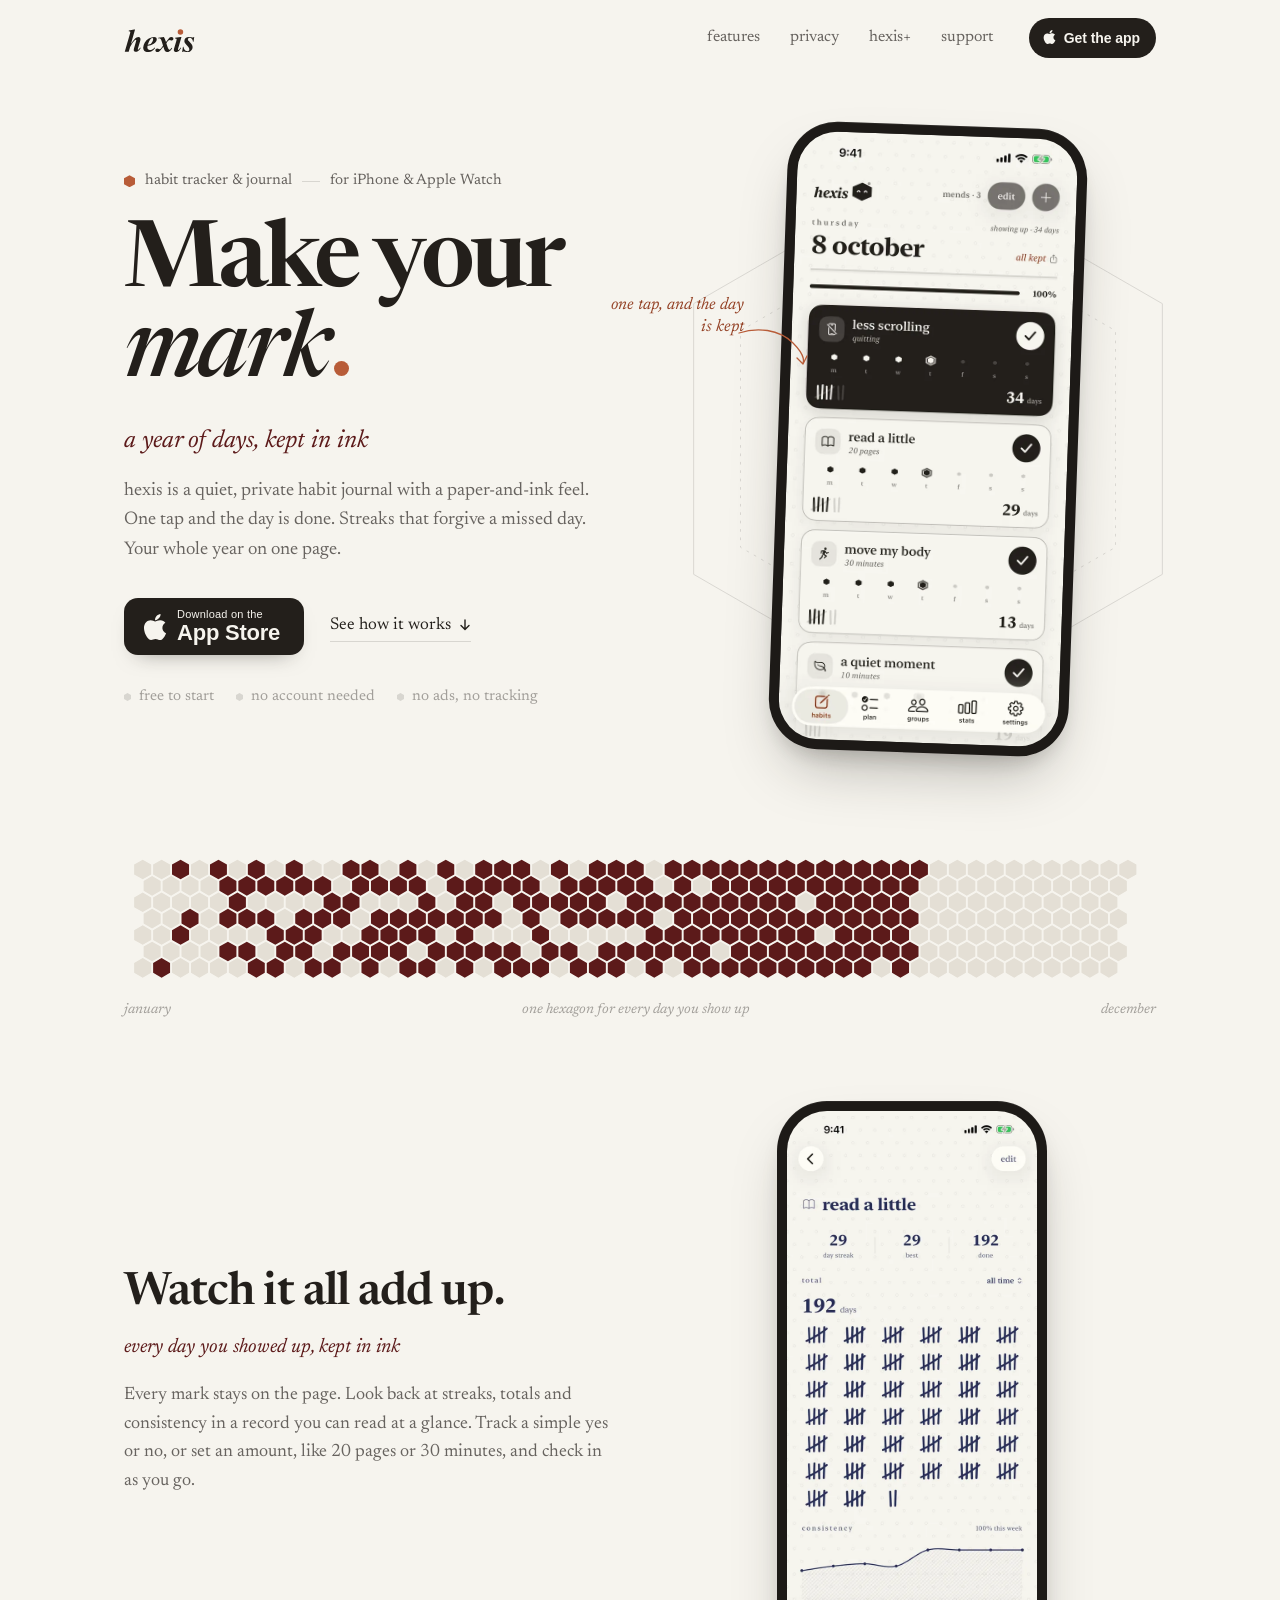
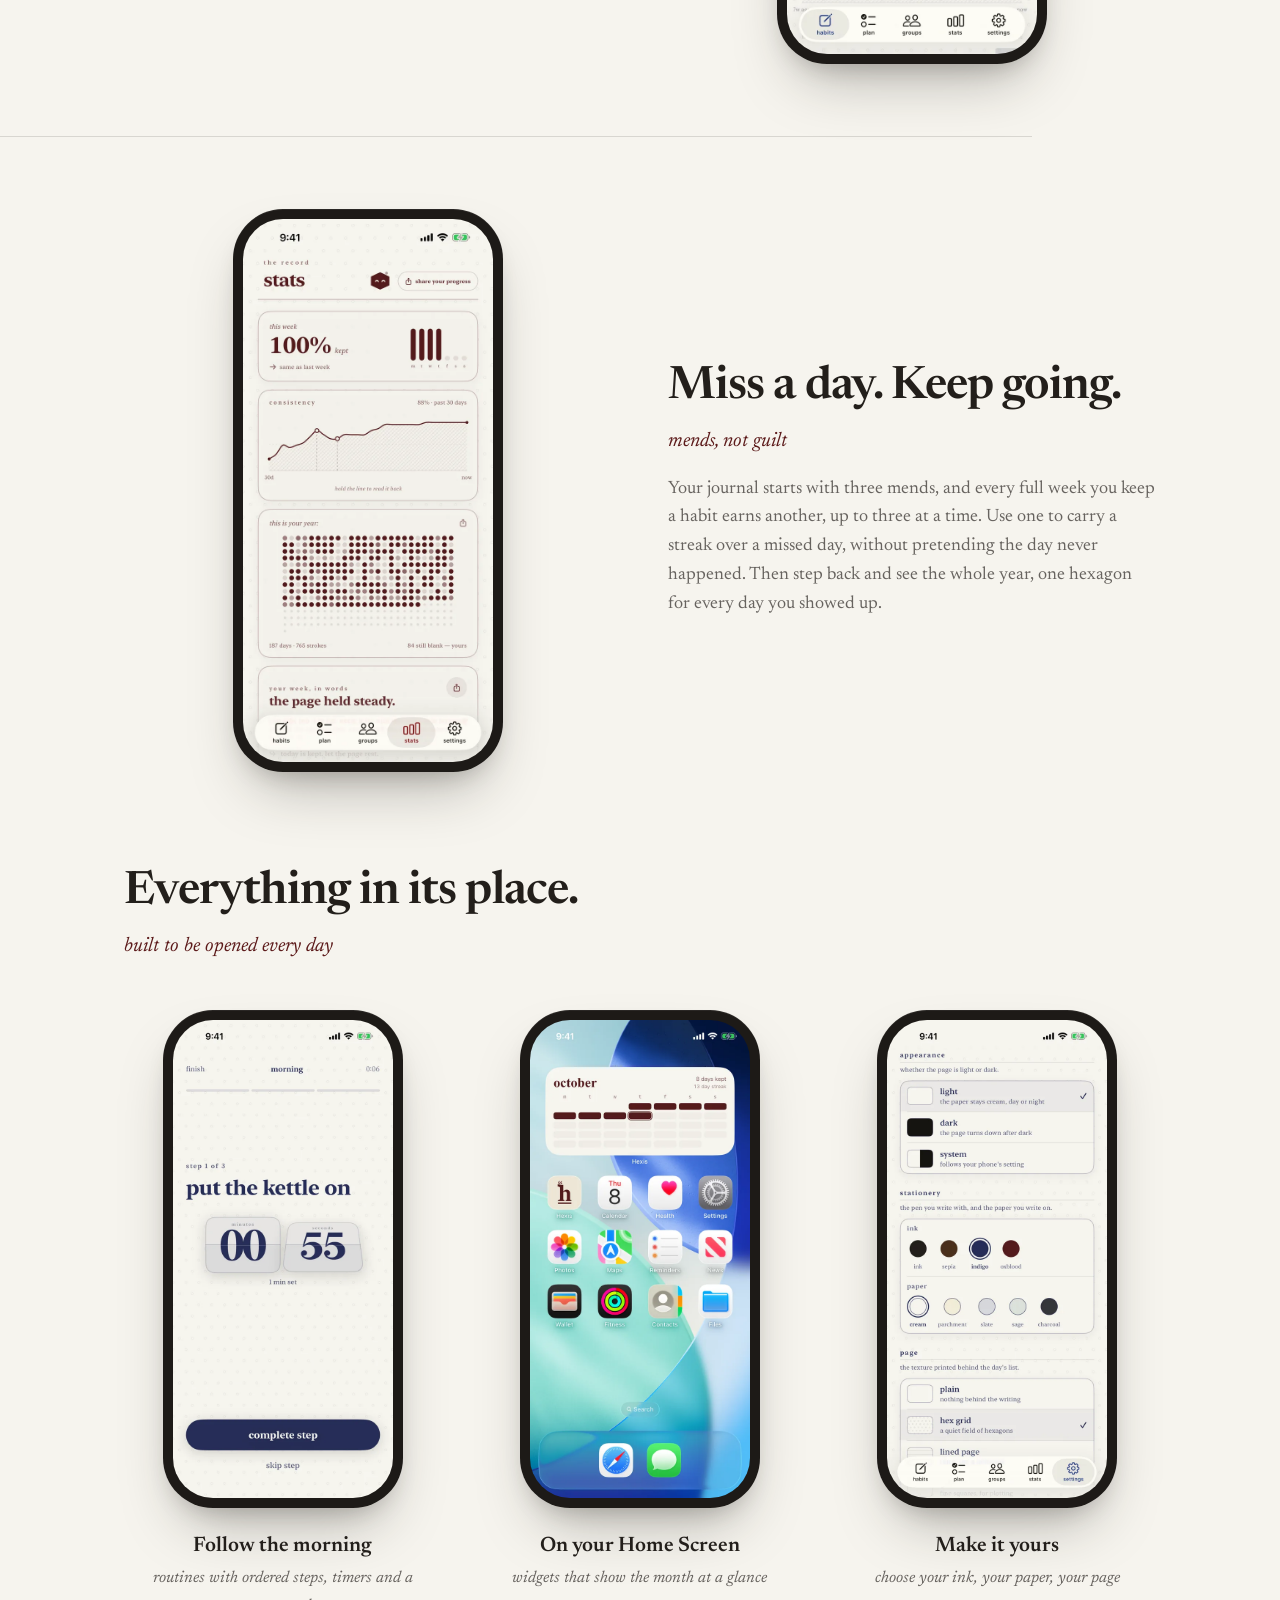
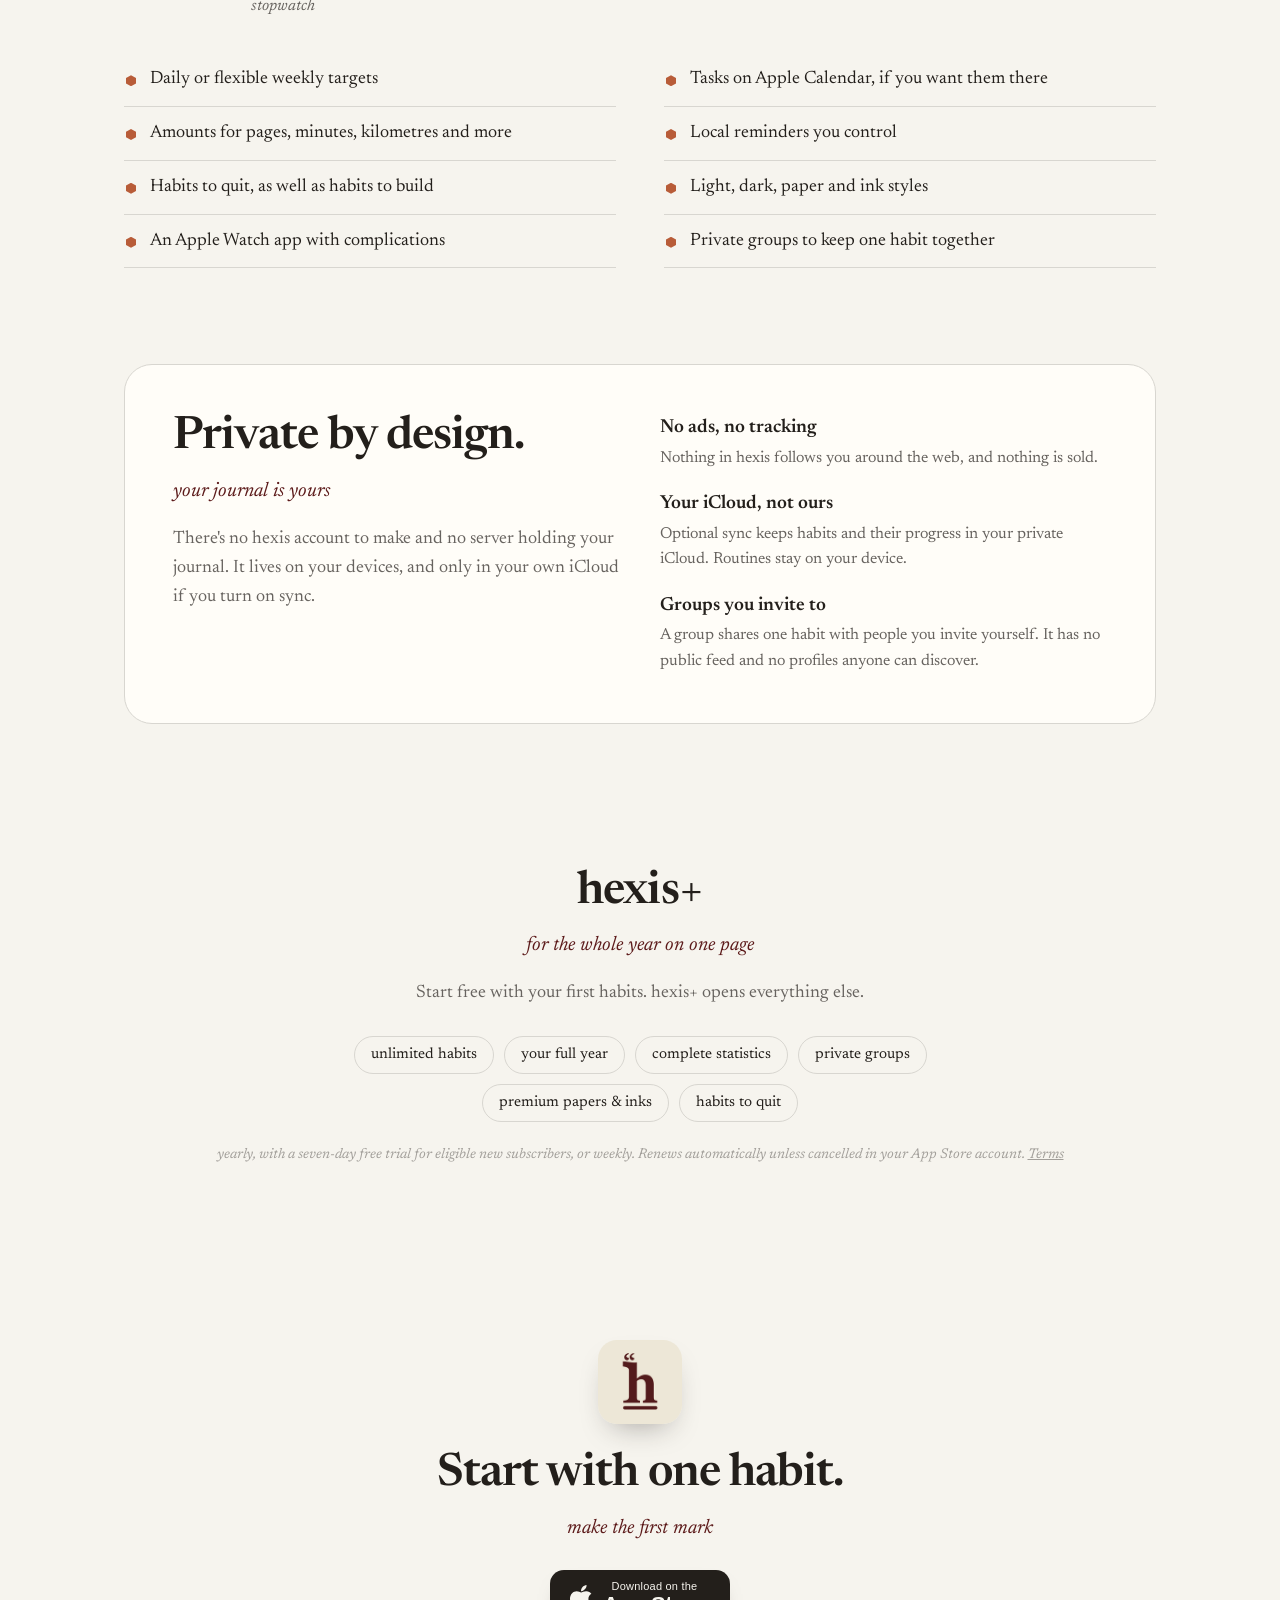
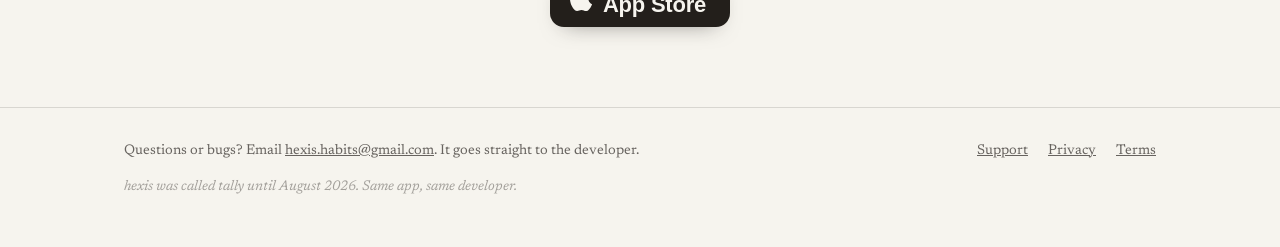
==== commit 436a5d28: "Site: a masthead and hero that read like the app The header carries the italic wordmark, a sticky pa" ====
--- a/index.html
+++ b/index.html
@@ -16,7 +16,7 @@
 <link rel="apple-touch-icon" href="apple-touch-icon.png">
 <link rel="preconnect" href="https://fonts.googleapis.com">
 <link rel="preconnect" href="https://fonts.gstatic.com" crossorigin>
-<link href="https://fonts.googleapis.com/css2?family=Newsreader:ital,opsz,wght@0,6..72,400;0,6..72,600;1,6..72,400&display=swap" rel="stylesheet">
+<link href="https://fonts.googleapis.com/css2?family=Newsreader:ital,opsz,wght@0,6..72,400;0,6..72,600;1,6..72,400;1,6..72,500&display=swap" rel="stylesheet">
 <style>
   :root {
     --paper: #F6F4EE;
@@ -51,6 +51,7 @@
   }
 
   * { box-sizing: border-box; }
+  .visually-hidden { position: absolute; width: 1px; height: 1px; overflow: hidden; clip: rect(0 0 0 0); white-space: nowrap; }
   html { -webkit-text-size-adjust: 100%; }
   body {
     margin: 0;
@@ -65,49 +66,137 @@
   img { display: block; max-width: 100%; }
   .wrap { max-width: 1080px; margin: 0 auto; padding: 0 24px; }
 
-  /* header */
-  .top {
-    display: flex; align-items: center; justify-content: space-between;
-    padding: 22px 0;
-  }
-  .brand { display: flex; align-items: center; gap: 10px; text-decoration: none; }
-  .brand img { width: 34px; height: 34px; border-radius: 8px; }
-  .brand span { font-size: 22px; font-weight: 600; letter-spacing: -0.01em; }
-  .top nav { display: flex; gap: 22px; font-size: 15px; color: var(--soft); }
-  .top nav a { text-decoration: none; }
-  .top nav a:hover { color: var(--ink); }
+  /* header: a masthead that stays put, gains a rule once the page moves */
+  html { scroll-padding-top: 84px; }
+  .masthead {
+    position: sticky; top: 0; z-index: 10;
+    background: var(--paper);
+    border-bottom: 1px solid transparent;
+    transition: border-color .25s ease, box-shadow .25s ease;
+  }
+  .masthead.scrolled {
+    border-bottom-color: var(--hairline);
+    box-shadow: 0 10px 24px -22px rgba(35,31,27,0.45);
+  }
+  .bar {
+    display: flex; align-items: center; gap: 36px;
+    height: 76px;
+  }
+  .brand { display: flex; align-items: center; color: var(--ink); text-decoration: none; margin-right: auto; }
+  .brand .wordmark { height: 27px; width: auto; display: block; }
+  .brand .tittle { fill: var(--accent); transition: transform .4s cubic-bezier(.3,1.6,.5,1); transform-box: fill-box; transform-origin: center; }
+  .brand:hover .tittle { transform: translateY(-18%); }
+  .links { display: flex; gap: 30px; font-size: 16px; }
+  .links a {
+    position: relative; text-decoration: none; color: var(--soft);
+    padding: 6px 0; transition: color .2s ease;
+  }
+  .links a::after {
+    content: ""; position: absolute; left: 0; right: 0; bottom: 2px; height: 1px;
+    background: var(--accent); transform: scaleX(0); transform-origin: left;
+    transition: transform .3s ease;
+  }
+  .links a:hover { color: var(--ink); }
+  .links a:hover::after { transform: scaleX(1); }
+  .get {
+    display: inline-flex; align-items: center; gap: 8px; flex: none;
+    text-decoration: none; color: var(--paper); background: var(--ink);
+    font-family: -apple-system, BlinkMacSystemFont, "Helvetica Neue", Arial, sans-serif;
+    font-size: 14px; font-weight: 600; letter-spacing: -0.005em;
+    padding: 9px 16px 9px 14px; border-radius: 999px;
+    transition: background .2s ease, transform .2s ease;
+  }
+  .get svg { width: 13px; height: 16px; margin-top: -2px; }
+  .get:hover { background: var(--oxblood); transform: translateY(-1px); }
 
   /* hero */
   .hero {
-    display: grid; grid-template-columns: 1.1fr 0.9fr; gap: 48px;
-    align-items: center; padding: 40px 0 24px;
+    display: grid; grid-template-columns: 1.08fr 0.92fr; gap: 40px;
+    align-items: center; padding: 48px 0 40px;
   }
   .eyebrow {
-    font-size: 13px; letter-spacing: 0.18em; text-transform: lowercase;
-    color: var(--soft); margin: 0 0 14px;
-  }
+    display: inline-flex; align-items: center; gap: 10px; flex-wrap: wrap;
+    font-size: 15px; color: var(--soft); margin: 0 0 26px;
+  }
+  .eyebrow .hex {
+    width: 11px; height: 12px; background: var(--accent); flex: none;
+    clip-path: polygon(50% 0, 100% 25%, 100% 75%, 50% 100%, 0 75%, 0 25%);
+  }
+  .eyebrow .sep { width: 18px; height: 1px; background: var(--hairline); }
   h1 {
-    font-size: clamp(46px, 7vw, 78px); line-height: 1.02; font-weight: 600;
-    letter-spacing: -0.025em; margin: 0;
+    font-size: clamp(54px, 7.6vw, 92px); line-height: 0.98; font-weight: 600;
+    letter-spacing: -0.035em; margin: 0;
+  }
+  h1 em { font-style: italic; font-weight: 500; letter-spacing: -0.03em; }
+  h1 .stop {
+    display: inline-block; width: 0.17em; height: 0.17em; border-radius: 50%;
+    background: var(--accent); margin-left: 0.05em; vertical-align: baseline;
   }
   .lede {
     font-style: italic; color: var(--oxblood);
-    font-size: clamp(20px, 2.3vw, 24px); margin: 14px 0 22px;
-  }
-  .hero p.body { color: var(--soft); max-width: 30em; margin: 0 0 30px; }
-  .cta { display: flex; align-items: center; gap: 18px; flex-wrap: wrap; }
+    font-size: clamp(21px, 2.3vw, 25px); margin: 22px 0 14px;
+  }
+  .hero p.body { color: var(--soft); max-width: 27em; margin: 0 0 34px; font-size: 18.5px; }
+  .cta { display: flex; align-items: center; gap: 26px; flex-wrap: wrap; }
   .store {
     display: inline-flex; align-items: center; gap: 10px; text-decoration: none;
     background: var(--ink); color: var(--paper);
-    padding: 10px 22px 10px 18px; border-radius: 14px;
+    padding: 11px 24px 11px 19px; border-radius: 14px;
     font-family: -apple-system, BlinkMacSystemFont, "Helvetica Neue", Arial, sans-serif;
-    transition: transform .15s ease, background .15s ease;
-  }
-  .store:hover { transform: translateY(-1px); background: var(--oxblood); }
+    box-shadow: 0 10px 22px -14px rgba(35,31,27,0.55);
+    transition: transform .2s ease, background .2s ease, box-shadow .2s ease;
+  }
+  .store:hover { transform: translateY(-2px); background: var(--oxblood); box-shadow: 0 16px 28px -16px rgba(92,26,26,0.6); }
   .store svg { width: 24px; height: 30px; flex: none; }
   .store span { display: flex; flex-direction: column; font-size: 22px; font-weight: 600; line-height: 1.05; letter-spacing: -0.01em; }
   .store small { font-size: 11px; font-weight: 500; letter-spacing: 0.02em; }
-  .cta small { font-size: 14px; color: var(--faint); font-style: italic; }
+  .more {
+    display: inline-flex; align-items: center; gap: 8px;
+    color: var(--ink); text-decoration: none; font-size: 17px;
+    border-bottom: 1px solid var(--hairline); padding-bottom: 2px;
+    transition: border-color .2s ease;
+  }
+  .more svg { width: 12px; height: 12px; transition: transform .25s ease; }
+  .more:hover { border-color: var(--accent); }
+  .more:hover svg { transform: translateY(2px); }
+  .assure {
+    display: flex; flex-wrap: wrap; gap: 8px 22px; list-style: none;
+    padding: 0; margin: 30px 0 0; font-size: 15px; color: var(--faint);
+  }
+  .assure li { display: flex; align-items: center; gap: 8px; }
+  .assure li::before {
+    content: ""; width: 7px; height: 8px; background: var(--hairline);
+    clip-path: polygon(50% 0, 100% 25%, 100% 75%, 50% 100%, 0 75%, 0 25%);
+  }
+
+  /* the phone, set on a faint hexagon with a note in the margin */
+  .hero-art { position: relative; margin: 0; display: grid; place-items: center; }
+  .hero-art .ring {
+    position: absolute; width: 132%; max-width: 560px; height: auto;
+    left: 50%; top: 50%; transform: translate(-50%, -50%);
+    color: var(--hairline); pointer-events: none;
+  }
+  .hero-art .phone { position: relative; transform: rotate(2deg); }
+  .device { position: relative; width: 100%; max-width: 300px; }
+  .note {
+    position: absolute; right: calc(100% + 34px); top: 27%;
+    width: 140px; text-align: right;
+    font-style: italic; font-size: 17px; line-height: 1.3; color: var(--accent-fill);
+  }
+  .note svg { position: absolute; right: -66px; top: 30px; width: 74px; height: 44px; color: var(--accent); }
+
+  /* first paint: the page settles in, once */
+  @media (prefers-reduced-motion: no-preference) {
+    .rise { opacity: 0; transform: translateY(14px); animation: rise .8s cubic-bezier(.2,.7,.2,1) forwards; }
+    .rise:nth-child(2) { animation-delay: .06s; }
+    .rise:nth-child(3) { animation-delay: .14s; }
+    .rise:nth-child(4) { animation-delay: .22s; }
+    .rise:nth-child(5) { animation-delay: .30s; }
+    .rise:nth-child(6) { animation-delay: .38s; }
+    .hero-art.rise { animation-delay: .2s; animation-duration: 1s; }
+    .note { opacity: 0; animation: rise .7s ease .9s forwards; }
+    @keyframes rise { to { opacity: 1; transform: none; } }
+  }
 
   /* phone */
   .phone {
@@ -118,7 +207,6 @@
                 0 12px 24px -12px rgba(35,31,27,0.25);
   }
   .phone img { border-radius: 40px; width: 100%; aspect-ratio: 1320 / 2868; }
-  .hero .phone { transform: rotate(2deg); }
 
   /* the year */
   .year { padding: 56px 0 8px; }
@@ -210,9 +298,13 @@
 
   @media (max-width: 820px) {
     body { font-size: 17px; }
-    .top nav .hide-sm { display: none; }
-    .hero { grid-template-columns: 1fr; gap: 40px; padding-top: 16px; text-align: left; }
-    .hero .phone { max-width: 250px; transform: rotate(0); }
+    .links { display: none; }
+    .bar { height: 64px; }
+    .brand .wordmark { height: 24px; }
+    .hero { grid-template-columns: 1fr; gap: 44px; padding-top: 28px; }
+    .hero .phone { max-width: 250px; }
+    .hero-art .ring { width: 100vw; max-width: 420px; }
+    .note { display: none; }
     section { padding: 56px 0; }
     .feature, .feature.flip { grid-template-columns: 1fr; gap: 36px; }
     .feature.flip .copy { order: 0; }
@@ -223,38 +315,56 @@
   }
   @media (max-width: 420px) {
     .wrap { padding: 0 16px; }
-    .eyebrow { letter-spacing: 0.08em; font-size: 12px; }
-    .top nav { gap: 16px; }
+    .eyebrow { font-size: 14px; gap: 4px 8px; }
+    .eyebrow .sep { display: none; }
+    .eyebrow .for { flex-basis: 100%; padding-left: 19px; }
+    .assure { gap: 6px 16px; font-size: 14px; }
+    .cta { gap: 20px; }
   }
 </style>
 </head>
 <body>
 
-<div class="wrap">
-  <header class="top">
-    <a class="brand" href="./"><img src="img/icon-128.png" alt=""><span>hexis</span></a>
-    <nav>
-      <a class="hide-sm" href="#features">features</a>
-      <a class="hide-sm" href="#privacy">privacy</a>
+<header class="masthead">
+  <div class="wrap bar">
+    <a class="brand" href="./"><svg class="wordmark" viewBox="-6 -426 1190 432" role="img" aria-label="hexis"><path d="M170.9 -352.2 104.9 -123.4Q139.1 -173.9 154.6 -191.7Q177.7 -217.3 194.4 -226.4Q211 -235.4 226.2 -235.4Q239.2 -235.4 248.4 -225.6Q257.7 -215.8 257.7 -199.6Q257.7 -185.9 251.6 -165.3L219.4 -57.1Q215.1 -42.9 215.1 -38.1Q215.1 -35.8 216.8 -33.9Q218.6 -32 220.9 -32Q223.9 -32 227 -34.5Q235.1 -40.9 244.3 -54.8Q246.5 -58.4 251.6 -65.5L261.5 -59.9Q239.7 -23.9 220.1 -10.4Q200.6 3 183.1 3Q167.3 3 158.4 -5.1Q149.6 -13.2 149.6 -25.4Q149.6 -36.6 155.6 -57.1L187.1 -165.3Q190.2 -176.5 190.2 -181.5Q190.2 -184.3 188 -186.5Q185.9 -188.7 183.1 -188.7Q173.9 -188.7 157.9 -173.4Q124.9 -142.2 91.9 -75.4L69.3 0H6.3L89.6 -286.9Q94.7 -305.2 94.7 -313.1Q94.7 -319.4 89.6 -323Q83 -327.8 69.3 -327L71.1 -337.2L155.6 -352.2ZM370.4 -95.2Q368.2 -78.7 368.2 -68Q368.2 -49 379.2 -37.6Q390.3 -26.2 408.8 -26.2Q426.6 -26.2 444.5 -34.8Q462.4 -43.4 486 -65L493.6 -58.1Q464.4 -22.9 436.7 -7.9Q409 7.1 375.5 7.1Q333.1 7.1 316.9 -13.2Q300.6 -33.5 300.6 -60.2Q300.6 -101.8 324.9 -143.5Q349.1 -185.1 390.9 -210.2Q432.7 -235.4 474.8 -235.4Q496.1 -235.4 507.1 -225.2Q518 -215.1 518 -199.6Q518 -181 507.3 -163.5Q492.6 -139.6 470.2 -125Q447.9 -110.4 420.2 -102.8Q401.7 -97.8 370.4 -95.2ZM372.7 -108.4Q395.1 -111.7 407.4 -117.4Q419.7 -123.1 431.5 -135.7Q443.3 -148.3 452 -167.5Q460.6 -186.6 460.6 -203.4Q460.6 -210.5 456.7 -214.6Q452.7 -218.6 446.6 -218.6Q434.4 -218.6 419.2 -201.6Q391.3 -170.6 372.7 -108.4ZM543.6 -220.1 632.2 -235.4Q656.3 -197.5 666.2 -152.1Q691.1 -188.9 703.8 -203.6Q720.8 -223.4 731.9 -229.4Q742.9 -235.4 755.4 -235.4Q769.3 -235.4 776.8 -227.8Q784.3 -220.1 784.3 -207.2Q784.3 -195 776.8 -187.3Q769.3 -179.5 758.2 -179.5Q750 -179.5 739.5 -182.4Q729 -185.4 724.9 -185.4Q714.2 -185.4 704.6 -177.7Q691.4 -167.3 672.1 -133.3Q693.7 -57.1 706.6 -40.4Q714.2 -30.5 722.1 -30.5Q728.7 -30.5 733.5 -33.8Q740.9 -39.1 756.1 -60.4L765.3 -55.1Q742.9 -19 721.6 -4.3Q705.4 7.1 689.6 7.1Q673.4 7.1 662.6 -0.1Q651.8 -7.4 643.4 -23.7Q635 -40.1 623.6 -76.2Q593.9 -38.3 577 -20.9Q560.1 -3.6 548.9 1.8Q537.8 7.1 525.1 7.1Q511.9 7.1 504.1 -0.5Q496.4 -8.1 496.4 -20.3Q496.4 -33.3 504.8 -41.6Q513.1 -50 526.1 -50Q532.9 -50 541.6 -46Q554.3 -39.9 559.9 -39.9Q567.2 -39.9 573.1 -42.9Q580.7 -46.7 592.4 -59.4Q599.5 -67.3 618.5 -92.9Q594.1 -183.3 580.4 -201.1Q571.8 -212.5 558.6 -212.5Q551.7 -212.5 541.8 -210.5ZM913.6 -235.4 861.5 -54.8Q857.2 -39.4 857.2 -34.5Q857.2 -31.7 859.5 -29.3Q861.8 -26.9 864.3 -26.9Q868.6 -26.9 872.9 -30.7Q884.4 -40.1 900.4 -64.7L909 -59.7Q870.6 7.1 827.5 7.1Q811 7.1 801.2 -2.2Q791.4 -11.4 791.4 -25.6Q791.4 -35 795.7 -49.5L831 -170.9Q836.1 -188.4 836.1 -197.3Q836.1 -202.9 831.3 -207.2Q826.5 -211.5 818.1 -211.5Q814.3 -211.5 808.9 -211.2L812.2 -221.4L898.3 -235.4ZM1117.9 -235.4 1106.8 -156.9H1097.4Q1095.4 -187.4 1078.7 -204.9Q1062.1 -222.4 1043 -222.4Q1031.4 -222.4 1023.8 -215.6Q1016.1 -208.7 1016.1 -199.1Q1016.1 -190.9 1019.4 -183.8Q1022.7 -176.7 1034.2 -164.5Q1074.3 -121.4 1082.9 -105.1Q1091.5 -88.9 1091.5 -70.3Q1091.5 -50.3 1081.4 -32.4Q1071.2 -14.5 1051 -3.7Q1030.9 7.1 1009 7.1Q994.3 7.1 972.7 1.3Q958.5 -2.8 951.4 -2.8Q945 -2.8 941.5 -0.9Q937.9 1 933.6 7.1H924.2L936.7 -77.4H944.8Q953.7 -46.7 961.4 -33.6Q969.2 -20.6 982.1 -12.8Q995.1 -5.1 1007 -5.1Q1021 -5.1 1030.1 -13.8Q1039.2 -22.6 1039.2 -34.8Q1039.2 -46.7 1033.3 -57.9Q1027.3 -69.1 1005.7 -92.7Q976 -124.9 966.6 -142.4Q960 -155.1 960 -171.4Q960 -198.8 980 -217.1Q999.9 -235.4 1035.9 -235.4Q1051.7 -235.4 1074.5 -229.8Q1086 -227 1092.8 -227Q1102.7 -227 1108.8 -235.4Z" fill="currentColor"/><circle class="tittle" cx="896.9" cy="-314.8" r="44"/></svg></a>
+    <nav class="links" aria-label="Sections">
+      <a href="#features">features</a>
+      <a href="#privacy">privacy</a>
+      <a href="#plus">hexis+</a>
       <a href="support.html">support</a>
     </nav>
-  </header>
-
+    <a class="get" href="https://apps.apple.com/app/id6790734249"><svg viewBox="0 0 384 512" aria-hidden="true"><path fill="currentColor" d="M318.7 268.7c-.2-36.7 16.4-64.4 50-84.8-18.8-26.9-47.2-41.7-84.7-44.6-35.5-2.8-74.3 20.7-88.5 20.7-15 0-49.4-19.7-76.4-19.7C63.3 141.2 4 184.8 4 273.5q0 39.3 14.4 81.2c12.8 36.7 59 126.7 107.2 125.2 25.2-.6 43-17.9 75.8-17.9 31.8 0 48.3 17.9 76.4 17.9 48.6-.7 90.4-82.5 102.6-119.3-65.2-30.7-61.7-90-61.7-91.9zm-56.6-164.2c27.3-32.4 24.8-61.9 24-72.5-24.1 1.4-52 16.4-67.9 34.9-17.5 19.8-27.8 44.3-25.6 71.9 26.1 2 49.9-11.4 69.5-34.3z"/></svg>Get the app</a>
+  </div>
+</header>
+
+<div class="wrap">
   <div class="hero">
     <div>
-      <p class="eyebrow">habit tracker &amp; journal · iPhone &amp; Apple Watch</p>
-      <h1>Make your&nbsp;mark.</h1>
-      <p class="lede">a year of days, kept in ink</p>
-      <p class="body">hexis is a quiet, private habit journal with a paper-and-ink feel. One tap and the day is done. Streaks that forgive a missed day. Your whole year on one page.</p>
-      <div class="cta">
+      <p class="eyebrow rise"><span class="hex"></span>habit tracker &amp; journal<span class="sep"></span><span class="for">for iPhone &amp; Apple Watch</span></p>
+      <h1 class="rise">Make your <em>mark</em><span class="stop" aria-hidden="true"></span><span class="visually-hidden">.</span></h1>
+      <p class="lede rise">a year of days, kept in ink</p>
+      <p class="body rise">hexis is a quiet, private habit journal with a paper-and-ink feel. One tap and the day is done. Streaks that forgive a missed day. Your whole year on one page.</p>
+      <div class="cta rise">
         <a class="store" href="https://apps.apple.com/app/id6790734249" aria-label="Download hexis on the App Store">
           <svg viewBox="0 0 384 512" aria-hidden="true"><path fill="currentColor" d="M318.7 268.7c-.2-36.7 16.4-64.4 50-84.8-18.8-26.9-47.2-41.7-84.7-44.6-35.5-2.8-74.3 20.7-88.5 20.7-15 0-49.4-19.7-76.4-19.7C63.3 141.2 4 184.8 4 273.5q0 39.3 14.4 81.2c12.8 36.7 59 126.7 107.2 125.2 25.2-.6 43-17.9 75.8-17.9 31.8 0 48.3 17.9 76.4 17.9 48.6-.7 90.4-82.5 102.6-119.3-65.2-30.7-61.7-90-61.7-91.9zm-56.6-164.2c27.3-32.4 24.8-61.9 24-72.5-24.1 1.4-52 16.4-67.9 34.9-17.5 19.8-27.8 44.3-25.6 71.9 26.1 2 49.9-11.4 69.5-34.3z"/></svg>
           <span><small>Download on the</small>App Store</span>
         </a>
-        <small>free to start · no account needed</small>
+        <a class="more" href="#features">See how it works <svg viewBox="0 0 12 12" aria-hidden="true"><path d="M6 1v9M2 6.5 6 10.5 10 6.5" fill="none" stroke="currentColor" stroke-width="1.4" stroke-linecap="round" stroke-linejoin="round"/></svg></a>
       </div>
+      <ul class="assure rise">
+        <li>free to start</li>
+        <li>no account needed</li>
+        <li>no ads, no tracking</li>
+      </ul>
     </div>
-    <div class="phone"><img src="img/today-ink.webp" alt="The hexis Today screen: four habits for 8 October, all kept, with a 34-day streak"></div>
+    <figure class="hero-art rise">
+      <svg class="ring" viewBox="0 0 600 600" aria-hidden="true" fill="none" stroke="currentColor"><path d="M300.0 10.0L551.1 155.0L551.1 445.0L300.0 590.0L48.9 445.0L48.9 155.0Z" stroke-width="1"/><path d="M300.0 68.0L500.9 184.0L500.9 416.0L300.0 532.0L99.1 416.0L99.1 184.0Z" stroke-width="1" stroke-dasharray="2 7" stroke-linecap="round"/></svg>
+      <div class="device">
+      <div class="phone"><img src="img/today-ink.webp" alt="The hexis Today screen: four habits for 8 October, all kept, with a 34-day streak"></div>
+      <figcaption class="note" aria-hidden="true">one tap, and the day is kept<svg viewBox="0 0 74 44" fill="none" stroke="currentColor" stroke-width="1.3" stroke-linecap="round" stroke-linejoin="round"><path d="M3 8c18-6 40-4 54 10s10 20 10 20"/><path d="M61 33l6 6 4-8"/></svg></figcaption>
+      </div>
+    </figure>
   </div>
 
   <div class="year" aria-hidden="true">
@@ -339,7 +449,7 @@
   </div>
 </section>
 
-<section class="plus">
+<section class="plus" id="plus">
   <div class="wrap">
     <h2>hexis+</h2>
     <p class="section-sub">for the whole year on one page</p>
@@ -383,6 +493,15 @@
 </footer>
 
 <script>
+  // The masthead takes its rule only once the page has moved.
+  (function () {
+    var bar = document.querySelector('.masthead');
+    if (!bar) return;
+    function update() { bar.classList.toggle('scrolled', window.scrollY > 8); }
+    update();
+    window.addEventListener('scroll', update, { passive: true });
+  })();
+
   // A year of days as a honeycomb: 53 weeks by 7 days, filled more densely
   // as the year goes on. Seeded, so it draws the same field every load.
   (function () {
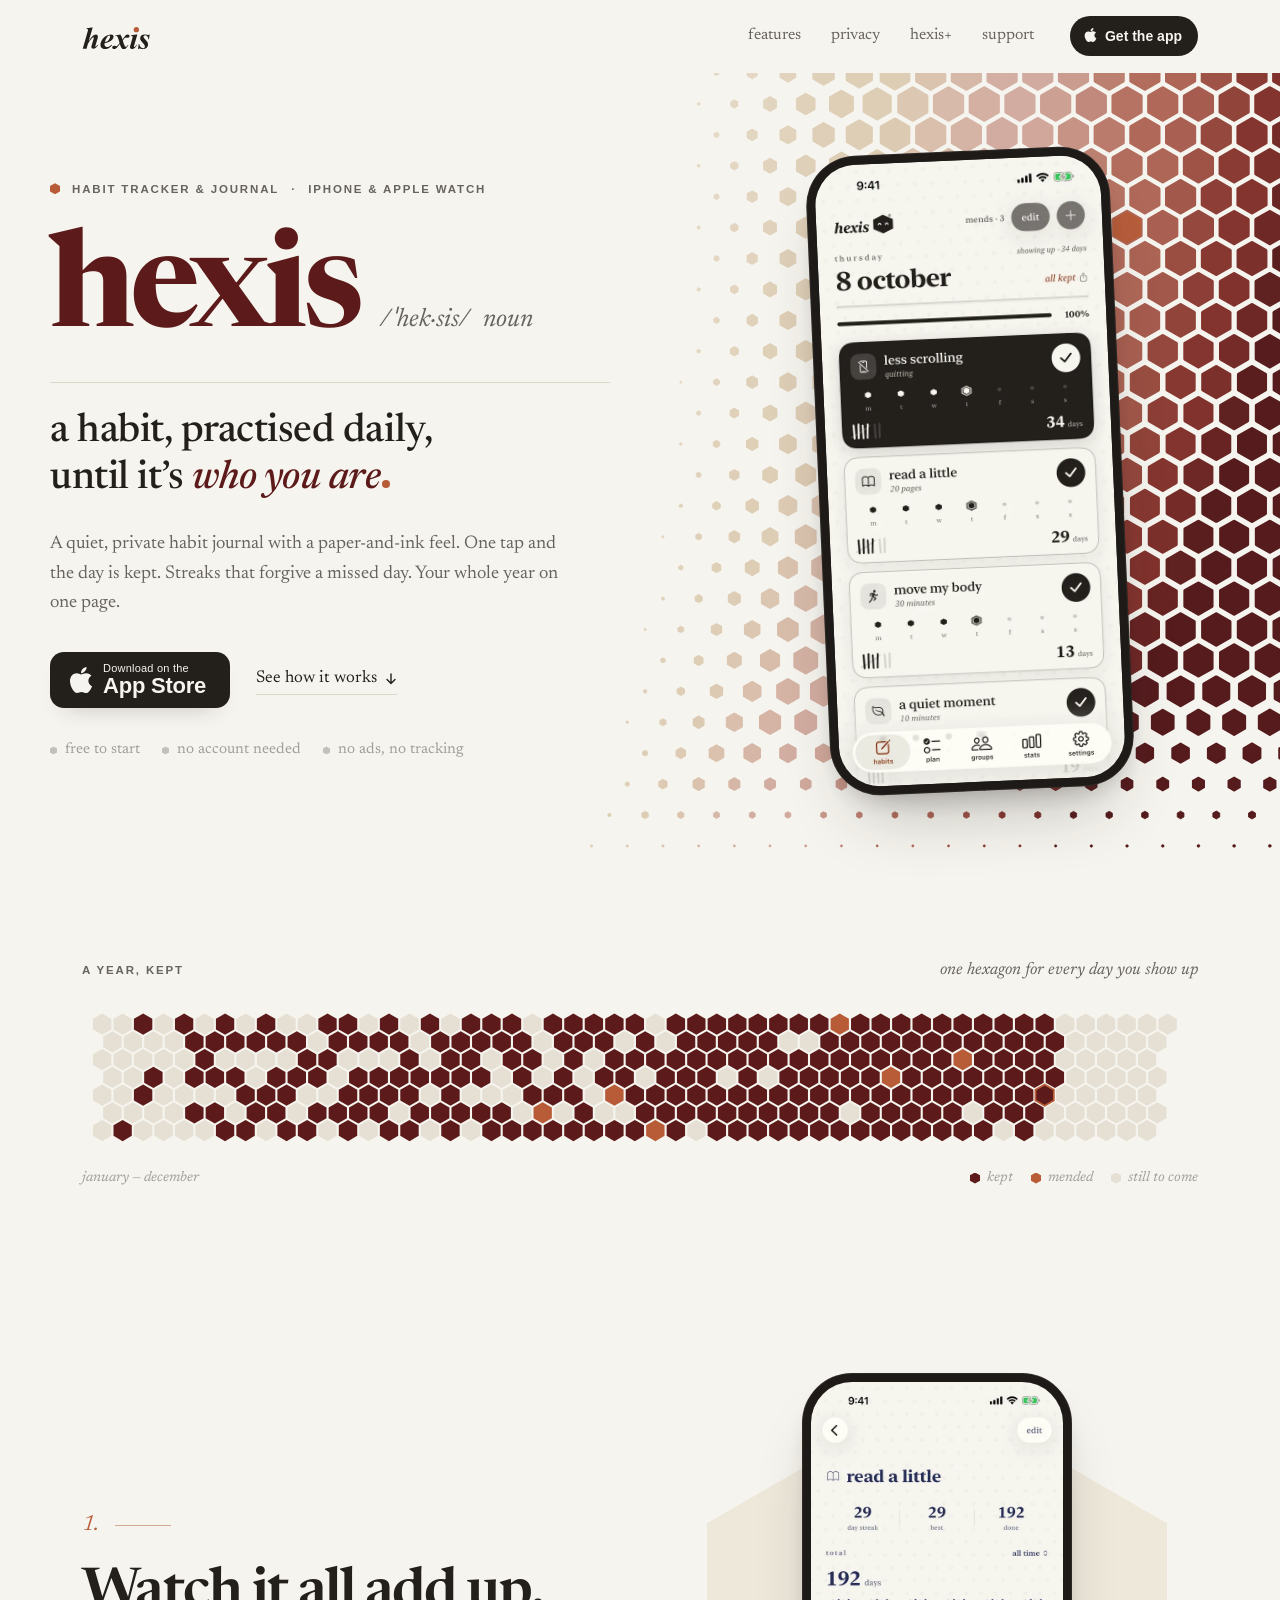
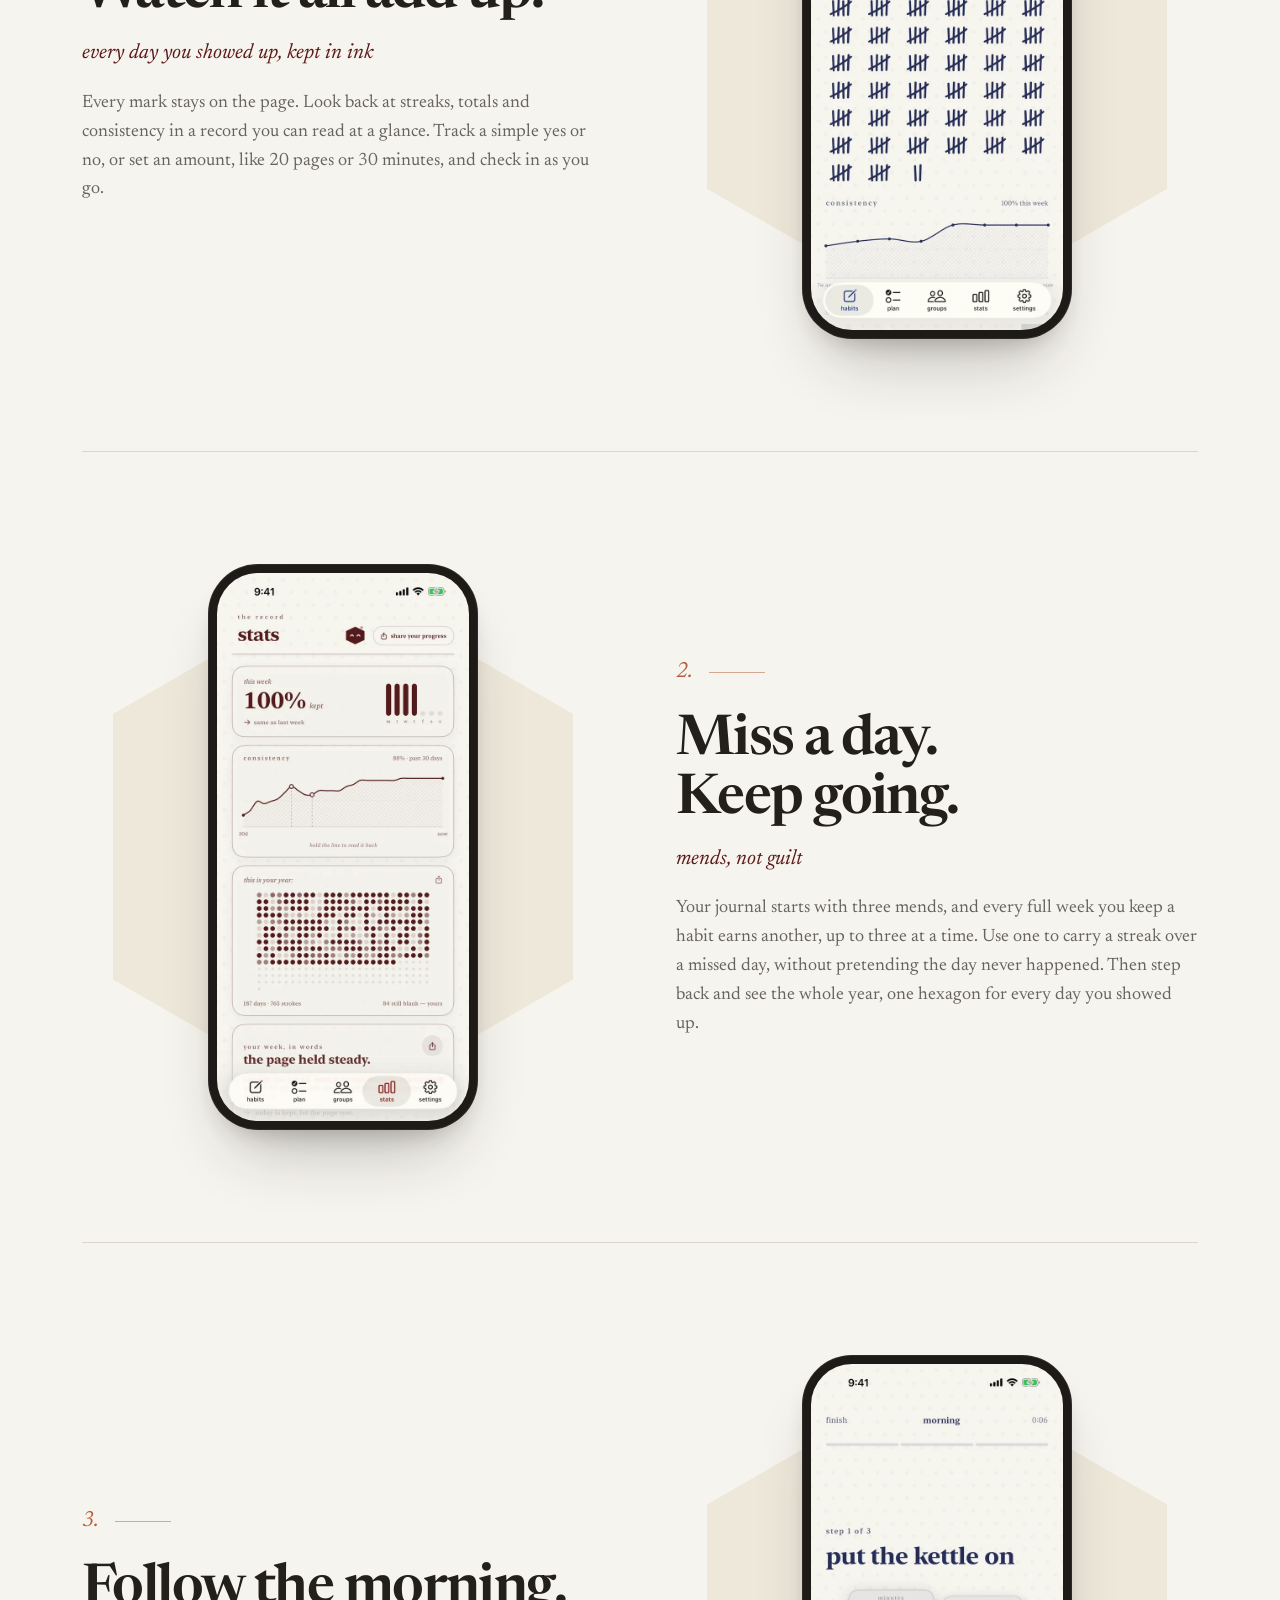
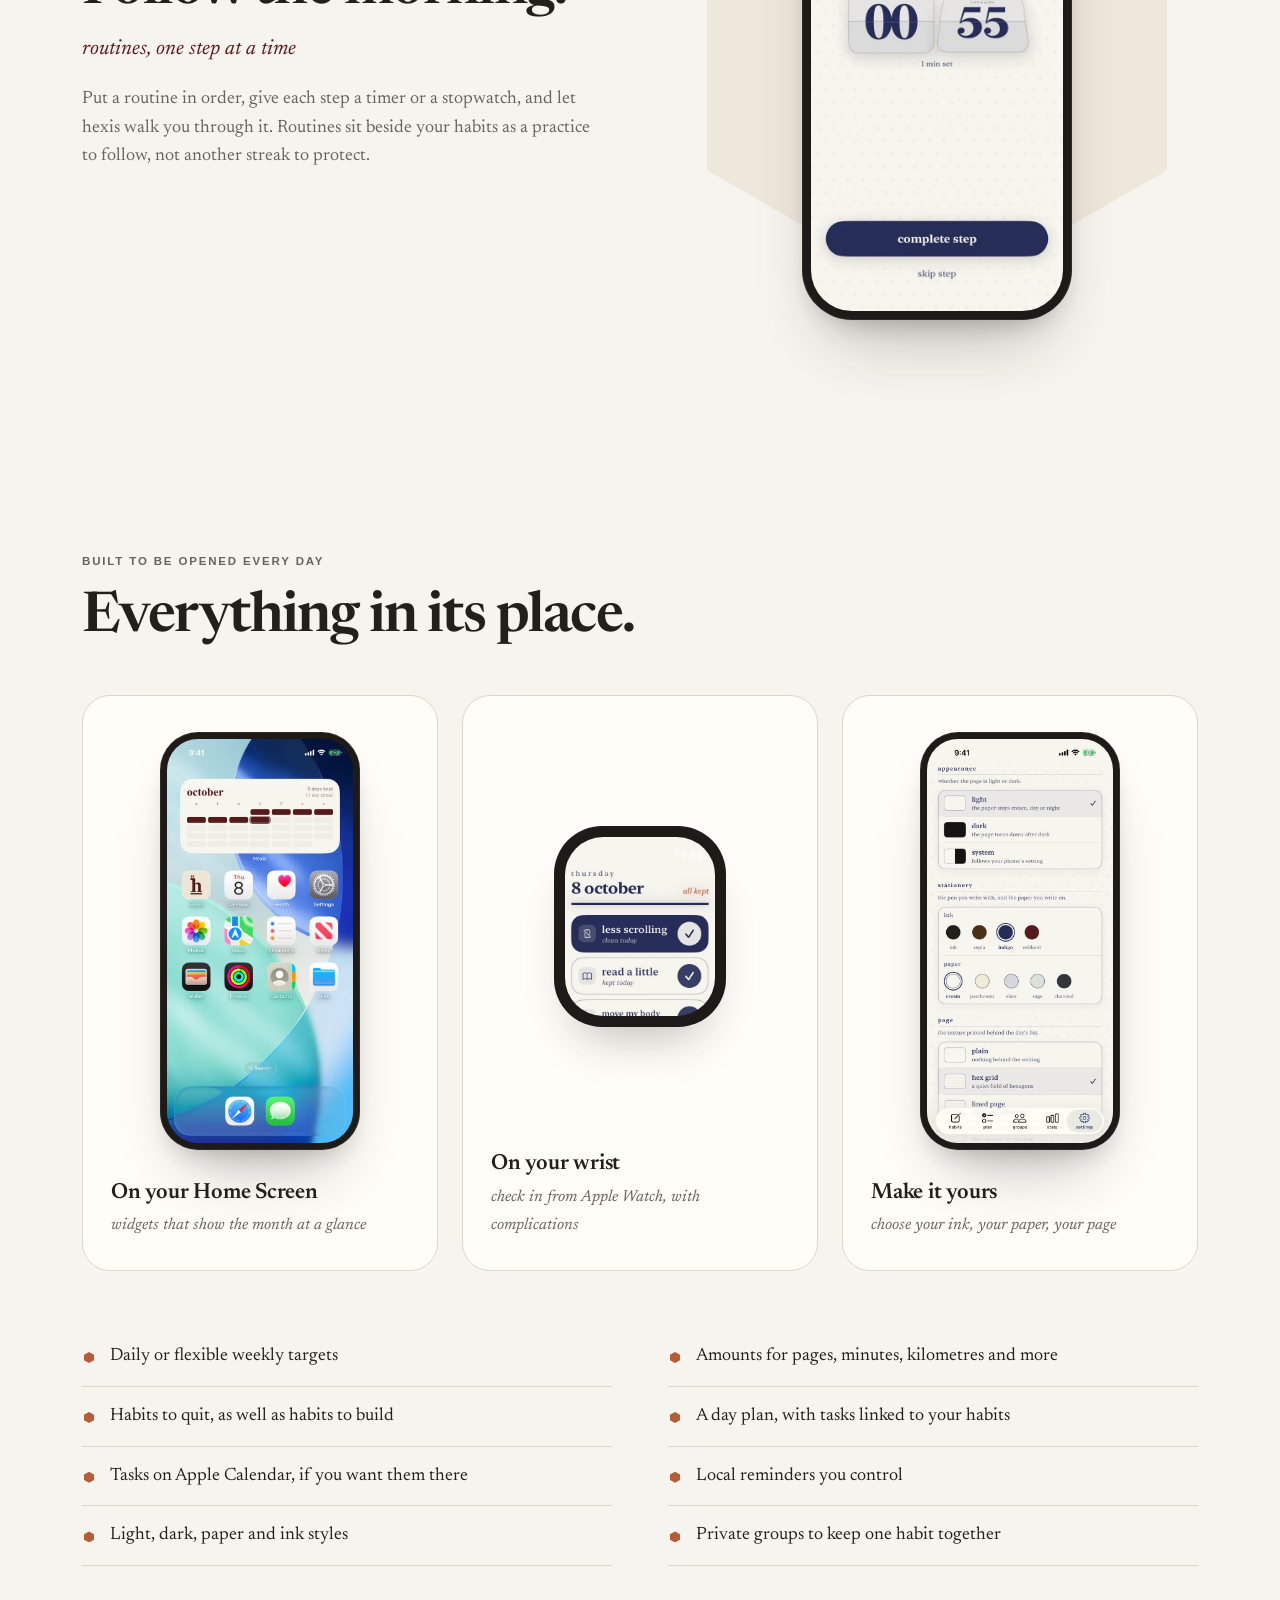
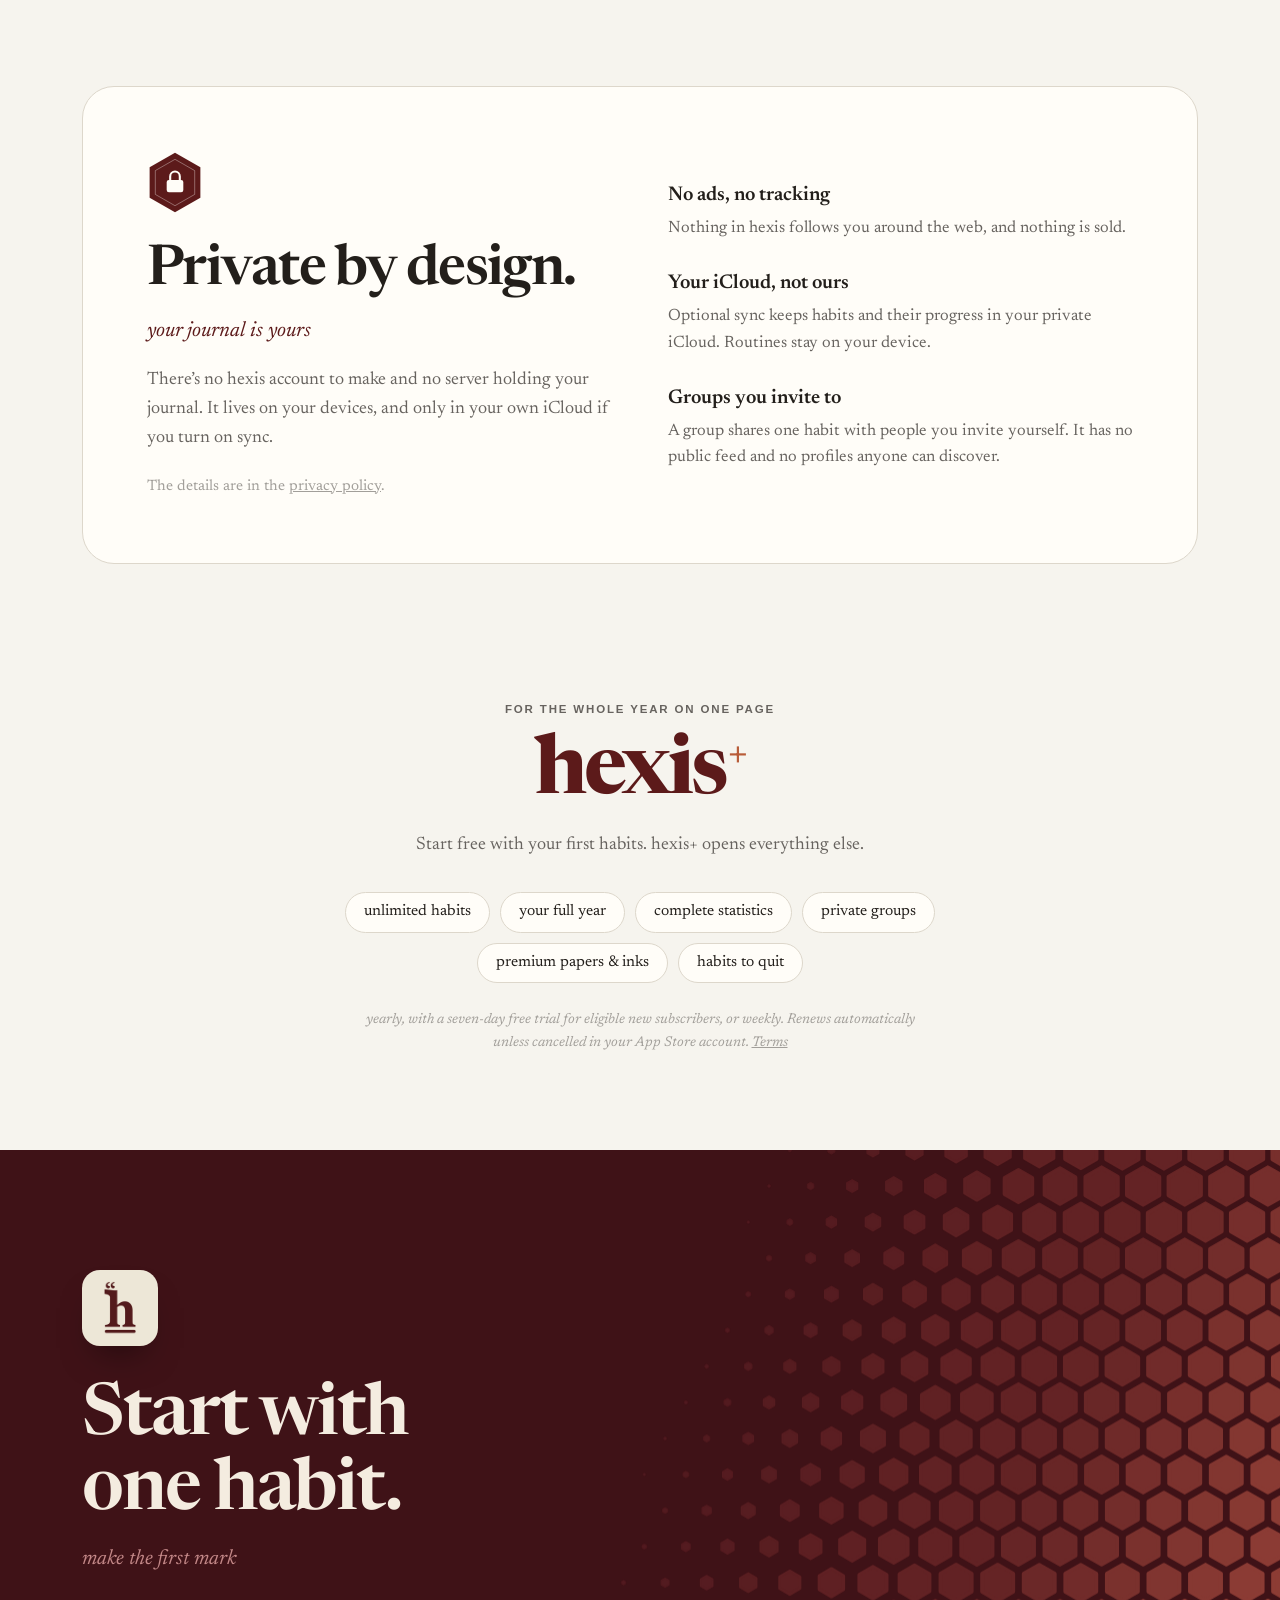
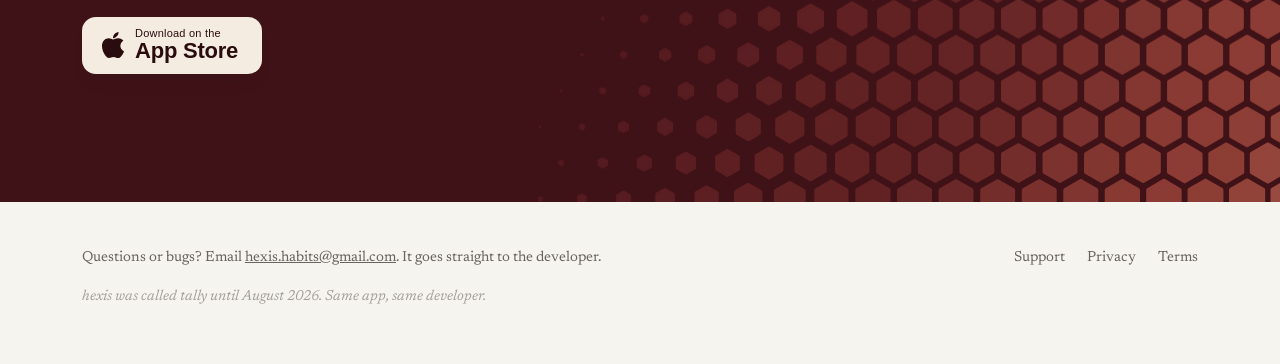
==== commit ba5801aa: "Site: a dictionary-entry hero over a live honeycomb, and reading pages to match The landing page ope" ====
--- a/index.html
+++ b/index.html
@@ -16,310 +16,323 @@
 <link rel="apple-touch-icon" href="apple-touch-icon.png">
 <link rel="preconnect" href="https://fonts.googleapis.com">
 <link rel="preconnect" href="https://fonts.gstatic.com" crossorigin>
-<link href="https://fonts.googleapis.com/css2?family=Newsreader:ital,opsz,wght@0,6..72,400;0,6..72,600;1,6..72,400;1,6..72,500&display=swap" rel="stylesheet">
+<link href="https://fonts.googleapis.com/css2?family=Newsreader:ital,opsz,wght@0,6..72,400;0,6..72,500;0,6..72,600;0,6..72,700;1,6..72,400;1,6..72,500&display=swap" rel="stylesheet">
+<script>document.documentElement.classList.add('js');</script>
 <style>
   :root {
     --paper: #F6F4EE;
     --card: #FFFDF8;
+    --mat: #EEE8DB;
     --ink: #231F1B;
     --soft: #67635F;
     --faint: #A29F9A;
-    --hairline: #D8D6D0;
+    --hairline: #DDD7CB;
     --oxblood: #5C1A1A;
     --accent: #B85C38;
     --accent-fill: #944226;
     --hex-on: #5C1A1A;
-    --hex-off: #E4DFD5;
+    --hex-off: #E6E0D4;
     --frame: #1D1A17;
+    --band: #3F1217;
+    --band-ink: #F4ECE0;
+    --band-soft: #C28787;
+    --shadow: rgba(35,31,27,0.32);
     --serif: ui-serif, "New York", "Newsreader", Georgia, "Times New Roman", serif;
+    --sans: -apple-system, BlinkMacSystemFont, "Helvetica Neue", Arial, sans-serif;
+    --ease: cubic-bezier(.2,.7,.2,1);
   }
   @media (prefers-color-scheme: dark) {
     :root {
       --paper: #161411;
-      --card: #25221D;
+      --card: #1F1C18;
+      --mat: #221E1A;
       --ink: #F1EEE8;
       --soft: #B4AEA5;
       --faint: #7C766D;
-      --hairline: #3A362F;
+      --hairline: #34302A;
       --oxblood: #E0A39E;
       --accent: #D47850;
       --accent-fill: #D47850;
-      --hex-on: #C88A84;
-      --hex-off: #2C2822;
+      --hex-on: #B26C5E;
+      --hex-off: #26221D;
       --frame: #3A3630;
+      --band: #2A0C0F;
+      --shadow: rgba(0,0,0,0.6);
     }
   }
 
   * { box-sizing: border-box; }
   .visually-hidden { position: absolute; width: 1px; height: 1px; overflow: hidden; clip: rect(0 0 0 0); white-space: nowrap; }
-  html { -webkit-text-size-adjust: 100%; }
+  html { -webkit-text-size-adjust: 100%; scroll-padding-top: 84px; }
+  @media (prefers-reduced-motion: no-preference) { html { scroll-behavior: smooth; } }
   body {
-    margin: 0;
-    background: var(--paper);
-    color: var(--ink);
-    font-family: var(--serif);
-    font-size: 18px;
-    line-height: 1.6;
-    -webkit-font-smoothing: antialiased;
+    margin: 0; overflow-x: hidden;
+    background: var(--paper); color: var(--ink);
+    font-family: var(--serif); font-size: 18px; line-height: 1.6;
+    -webkit-font-smoothing: antialiased; text-rendering: optimizeLegibility;
   }
   a { color: inherit; }
   img { display: block; max-width: 100%; }
-  .wrap { max-width: 1080px; margin: 0 auto; padding: 0 24px; }
-
-  /* header: a masthead that stays put, gains a rule once the page moves */
-  html { scroll-padding-top: 84px; }
+  ::selection { background: var(--accent); color: var(--paper); }
+  .wrap { max-width: 1180px; margin: 0 auto; padding: 0 32px; }
+
+  .label {
+    font-family: var(--sans); font-size: 11.5px; font-weight: 600;
+    letter-spacing: .16em; text-transform: uppercase; color: var(--soft);
+  }
+
+  /* ───────── masthead ───────── */
   .masthead {
-    position: sticky; top: 0; z-index: 10;
-    background: var(--paper);
+    position: sticky; top: 0; z-index: 20;
+    background: color-mix(in srgb, var(--paper) 86%, transparent);
+    -webkit-backdrop-filter: saturate(1.4) blur(14px); backdrop-filter: saturate(1.4) blur(14px);
     border-bottom: 1px solid transparent;
-    transition: border-color .25s ease, box-shadow .25s ease;
-  }
-  .masthead.scrolled {
-    border-bottom-color: var(--hairline);
-    box-shadow: 0 10px 24px -22px rgba(35,31,27,0.45);
-  }
-  .bar {
-    display: flex; align-items: center; gap: 36px;
-    height: 76px;
-  }
+    transition: border-color .3s ease;
+  }
+  .masthead.scrolled { border-bottom-color: var(--hairline); }
+  .bar { display: flex; align-items: center; gap: 36px; height: 72px; }
   .brand { display: flex; align-items: center; color: var(--ink); text-decoration: none; margin-right: auto; }
-  .brand .wordmark { height: 27px; width: auto; display: block; }
-  .brand .tittle { fill: var(--accent); transition: transform .4s cubic-bezier(.3,1.6,.5,1); transform-box: fill-box; transform-origin: center; }
-  .brand:hover .tittle { transform: translateY(-18%); }
+  .brand .wordmark { height: 26px; width: auto; display: block; }
+  .brand .tittle { fill: var(--accent); transition: transform .45s cubic-bezier(.3,1.6,.5,1); transform-box: fill-box; transform-origin: center; }
+  .brand:hover .tittle { transform: translateY(-22%); }
   .links { display: flex; gap: 30px; font-size: 16px; }
-  .links a {
-    position: relative; text-decoration: none; color: var(--soft);
-    padding: 6px 0; transition: color .2s ease;
-  }
+  .links a { position: relative; text-decoration: none; color: var(--soft); padding: 6px 0; transition: color .2s ease; }
   .links a::after {
     content: ""; position: absolute; left: 0; right: 0; bottom: 2px; height: 1px;
-    background: var(--accent); transform: scaleX(0); transform-origin: left;
-    transition: transform .3s ease;
+    background: var(--accent); transform: scaleX(0); transform-origin: left; transition: transform .35s var(--ease);
   }
   .links a:hover { color: var(--ink); }
   .links a:hover::after { transform: scaleX(1); }
   .get {
     display: inline-flex; align-items: center; gap: 8px; flex: none;
     text-decoration: none; color: var(--paper); background: var(--ink);
-    font-family: -apple-system, BlinkMacSystemFont, "Helvetica Neue", Arial, sans-serif;
-    font-size: 14px; font-weight: 600; letter-spacing: -0.005em;
+    font-family: var(--sans); font-size: 14px; font-weight: 600;
     padding: 9px 16px 9px 14px; border-radius: 999px;
     transition: background .2s ease, transform .2s ease;
   }
   .get svg { width: 13px; height: 16px; margin-top: -2px; }
   .get:hover { background: var(--oxblood); transform: translateY(-1px); }
-
-  /* hero */
-  .hero {
-    display: grid; grid-template-columns: 1.08fr 0.92fr; gap: 40px;
-    align-items: center; padding: 48px 0 40px;
-  }
-  .eyebrow {
-    display: inline-flex; align-items: center; gap: 10px; flex-wrap: wrap;
-    font-size: 15px; color: var(--soft); margin: 0 0 26px;
-  }
-  .eyebrow .hex {
-    width: 11px; height: 12px; background: var(--accent); flex: none;
+  @media (prefers-color-scheme: dark) { .get:hover { color: #161411; } }
+
+  /* ───────── hero: a dictionary entry, and the honeycomb building in ───────── */
+  .hero { position: relative; overflow: hidden; }
+  .field { position: absolute; display: block; pointer-events: none; }
+  .hero .field { top: 0; bottom: 0; right: 0; width: 58%; height: 100%; }
+  .hero-grid {
+    position: relative; display: grid; grid-template-columns: 1.1fr .9fr; gap: 24px;
+    align-items: center; min-height: min(820px, calc(100svh - 72px)); padding: 40px 0 64px;
+  }
+  .entry { max-width: 560px; }
+  .entry .label { display: flex; align-items: center; flex-wrap: wrap; gap: 4px 12px; margin: 0 0 40px; }
+  .entry .label span { white-space: nowrap; }
+  .entry .label::before {
+    content: ""; width: 10px; height: 11px; background: var(--accent); flex: none;
     clip-path: polygon(50% 0, 100% 25%, 100% 75%, 50% 100%, 0 75%, 0 25%);
   }
-  .eyebrow .sep { width: 18px; height: 1px; background: var(--hairline); }
+  .headword { display: flex; align-items: baseline; flex-wrap: wrap; gap: 6px 22px; margin: 0; }
   h1 {
-    font-size: clamp(54px, 7.6vw, 92px); line-height: 0.98; font-weight: 600;
-    letter-spacing: -0.035em; margin: 0;
-  }
-  h1 em { font-style: italic; font-weight: 500; letter-spacing: -0.03em; }
-  h1 .stop {
-    display: inline-block; width: 0.17em; height: 0.17em; border-radius: 50%;
-    background: var(--accent); margin-left: 0.05em; vertical-align: baseline;
-  }
-  .lede {
-    font-style: italic; color: var(--oxblood);
-    font-size: clamp(21px, 2.3vw, 25px); margin: 22px 0 14px;
-  }
-  .hero p.body { color: var(--soft); max-width: 27em; margin: 0 0 34px; font-size: 18.5px; }
+    font-size: clamp(76px, 10.4vw, 148px); line-height: .86; font-weight: 700;
+    letter-spacing: -.04em; margin: 0; color: var(--oxblood);
+  }
+  .pron { font-style: italic; color: var(--soft); font-size: clamp(20px, 2vw, 26px); white-space: nowrap; }
+  .pron b { font-weight: 400; margin-left: .55em; }
+  .entry hr { border: 0; height: 1px; background: var(--hairline); margin: 30px 0 26px; transform-origin: left; }
+  .def { font-size: clamp(28px, 3.1vw, 40px); line-height: 1.18; letter-spacing: -.012em; margin: 0; font-weight: 500; }
+  .def em { color: var(--oxblood); font-weight: 500; }
+  .stop { display: inline-block; width: .2em; height: .2em; border-radius: 50%; background: var(--accent); margin-left: .04em; }
+  .entry .body { color: var(--soft); max-width: 28em; margin: 26px 0 34px; font-size: 18.5px; }
   .cta { display: flex; align-items: center; gap: 26px; flex-wrap: wrap; }
   .store {
     display: inline-flex; align-items: center; gap: 10px; text-decoration: none;
     background: var(--ink); color: var(--paper);
-    padding: 11px 24px 11px 19px; border-radius: 14px;
-    font-family: -apple-system, BlinkMacSystemFont, "Helvetica Neue", Arial, sans-serif;
-    box-shadow: 0 10px 22px -14px rgba(35,31,27,0.55);
-    transition: transform .2s ease, background .2s ease, box-shadow .2s ease;
-  }
-  .store:hover { transform: translateY(-2px); background: var(--oxblood); box-shadow: 0 16px 28px -16px rgba(92,26,26,0.6); }
+    padding: 11px 24px 11px 19px; border-radius: 14px; font-family: var(--sans);
+    box-shadow: 0 12px 24px -16px var(--shadow);
+    transition: transform .25s var(--ease), background .2s ease, box-shadow .25s ease;
+  }
+  .store:hover { transform: translateY(-2px); background: var(--oxblood); box-shadow: 0 18px 30px -18px var(--shadow); }
+  @media (prefers-color-scheme: dark) { .store:hover { color: #161411; } }
   .store svg { width: 24px; height: 30px; flex: none; }
-  .store span { display: flex; flex-direction: column; font-size: 22px; font-weight: 600; line-height: 1.05; letter-spacing: -0.01em; }
-  .store small { font-size: 11px; font-weight: 500; letter-spacing: 0.02em; }
+  .store span { display: flex; flex-direction: column; font-size: 22px; font-weight: 600; line-height: 1.05; letter-spacing: -.01em; }
+  .store small { font-size: 11px; font-weight: 500; letter-spacing: .02em; }
   .more {
-    display: inline-flex; align-items: center; gap: 8px;
-    color: var(--ink); text-decoration: none; font-size: 17px;
-    border-bottom: 1px solid var(--hairline); padding-bottom: 2px;
-    transition: border-color .2s ease;
+    display: inline-flex; align-items: center; gap: 8px; color: var(--ink); text-decoration: none; font-size: 17px;
+    border-bottom: 1px solid var(--hairline); padding-bottom: 2px; transition: border-color .2s ease;
   }
   .more svg { width: 12px; height: 12px; transition: transform .25s ease; }
   .more:hover { border-color: var(--accent); }
   .more:hover svg { transform: translateY(2px); }
-  .assure {
-    display: flex; flex-wrap: wrap; gap: 8px 22px; list-style: none;
-    padding: 0; margin: 30px 0 0; font-size: 15px; color: var(--faint);
-  }
+  .assure { display: flex; flex-wrap: wrap; gap: 8px 22px; list-style: none; padding: 0; margin: 30px 0 0; font-size: 15px; color: var(--faint); }
   .assure li { display: flex; align-items: center; gap: 8px; }
   .assure li::before {
-    content: ""; width: 7px; height: 8px; background: var(--hairline);
+    content: ""; width: 7px; height: 8px; background: var(--faint); opacity: .6;
     clip-path: polygon(50% 0, 100% 25%, 100% 75%, 50% 100%, 0 75%, 0 25%);
   }
 
-  /* the phone, set on a faint hexagon with a note in the margin */
-  .hero-art { position: relative; margin: 0; display: grid; place-items: center; }
-  .hero-art .ring {
-    position: absolute; width: 132%; max-width: 560px; height: auto;
-    left: 50%; top: 50%; transform: translate(-50%, -50%);
-    color: var(--hairline); pointer-events: none;
-  }
-  .hero-art .phone { position: relative; transform: rotate(2deg); }
-  .device { position: relative; width: 100%; max-width: 300px; }
-  .note {
-    position: absolute; right: calc(100% + 34px); top: 27%;
-    width: 140px; text-align: right;
-    font-style: italic; font-size: 17px; line-height: 1.3; color: var(--accent-fill);
-  }
-  .note svg { position: absolute; right: -66px; top: 30px; width: 74px; height: 44px; color: var(--accent); }
-
-  /* first paint: the page settles in, once */
+  .hero-phone { display: grid; place-items: center; }
+  .hero-phone .phone { max-width: 304px; transform: rotate(-2.5deg); }
+
+  /* ───────── phone & watch frames ───────── */
+  .phone {
+    width: 100%; max-width: 280px; margin: 0 auto;
+    background: var(--frame); padding: 9px; border-radius: 50px;
+    box-shadow: inset 0 0 0 1px rgba(255,255,255,.07),
+                0 40px 70px -30px var(--shadow),
+                0 14px 28px -16px var(--shadow);
+  }
+  .phone img { border-radius: 41px; width: 100%; aspect-ratio: 600 / 1304; }
+  .watch {
+    width: 100%; max-width: 172px; margin: 0 auto; background: var(--frame);
+    padding: 11px; border-radius: 48px; box-shadow: 0 30px 50px -24px var(--shadow);
+  }
+  .watch img { border-radius: 38px; width: 100%; }
+
+  /* ───────── the year ───────── */
+  .year { padding: 64px 0 24px; }
+  .year-head { display: flex; justify-content: space-between; align-items: baseline; gap: 20px; margin-bottom: 18px; }
+  .year-head p { margin: 0; font-style: italic; color: var(--soft); font-size: 17px; }
+  .year svg { width: 100%; height: auto; display: block; overflow: visible; }
+  .year .off { fill: var(--hex-off); }
+  .year .on { fill: var(--hex-off); transition: fill .6s ease var(--d, 0s); }
+  .year.inked .on { fill: var(--hex-on); }
+  .year.inked .on.mend { fill: var(--accent); }
+  .year .today { fill: none; stroke: var(--accent); stroke-width: 1.6; opacity: 0; transition: opacity .6s ease 1.6s; }
+  .year.inked .today { opacity: 1; }
+  .year-foot { display: flex; justify-content: space-between; gap: 16px; margin-top: 14px; font-size: 14px; color: var(--faint); font-style: italic; }
+  .key { display: flex; gap: 18px; flex-wrap: wrap; }
+  .key span { display: inline-flex; align-items: center; gap: 7px; }
+  .key i { width: 10px; height: 11px; display: inline-block; clip-path: polygon(50% 0, 100% 25%, 100% 75%, 50% 100%, 0 75%, 0 25%); }
+
+  /* ───────── senses: the entry's numbered meanings ───────── */
+  section { padding: 96px 0; }
+  .intro { max-width: 640px; margin: 0 0 24px; }
+  .intro .label { margin: 0 0 18px; }
+  h2 { font-size: clamp(36px, 4.6vw, 56px); line-height: 1.04; font-weight: 600; letter-spacing: -.028em; margin: 0 0 14px; }
+  .sub { font-style: italic; color: var(--oxblood); font-size: 21px; margin: 0 0 18px; }
+  .copy-body { color: var(--soft); max-width: 31em; margin: 0; }
+
+  .sense {
+    display: grid; grid-template-columns: 1fr 1fr; gap: 72px; align-items: center;
+    padding: 72px 0; border-top: 1px solid var(--hairline);
+  }
+  .sense:first-child { border-top: 0; padding-top: 24px; }
+  .sense.flip .copy { order: 2; }
+  .num {
+    display: flex; align-items: center; gap: 16px; margin-bottom: 22px;
+    font-style: italic; color: var(--accent); font-size: 22px;
+  }
+  .num::after { content: ""; height: 1px; width: 56px; background: var(--accent); opacity: .5; }
+  .plate { position: relative; display: grid; place-items: center; padding: 40px 0; }
+  .plate::before {
+    content: ""; position: absolute; width: min(460px, 100%); aspect-ratio: 1 / 1.1547;
+    background: var(--mat);
+    clip-path: polygon(50% 0, 100% 25%, 100% 75%, 50% 100%, 0 75%, 0 25%);
+  }
+  .plate .phone { position: relative; max-width: 270px; }
+
+  /* ───────── in its place ───────── */
+  .cards { display: grid; grid-template-columns: repeat(3, 1fr); gap: 24px; margin-top: 48px; }
+  .card {
+    margin: 0; background: var(--card); border: 1px solid var(--hairline); border-radius: 28px;
+    padding: 36px 28px 30px; display: flex; flex-direction: column;
+    transition: transform .4s var(--ease), box-shadow .4s var(--ease);
+  }
+  .card:hover { transform: translateY(-4px); box-shadow: 0 30px 50px -36px var(--shadow); }
+  .card .shot { flex: 1; display: grid; place-items: center; min-height: 300px; margin-bottom: 26px; }
+  .card .phone { max-width: 200px; border-radius: 38px; padding: 7px; }
+  .card .phone img { border-radius: 31px; }
+  .card b { display: block; font-size: 22px; font-weight: 600; letter-spacing: -.01em; }
+  .card span { color: var(--soft); font-size: 16px; font-style: italic; }
+
+  .glossary { list-style: none; padding: 0; margin: 56px 0 0; display: grid; grid-template-columns: 1fr 1fr; column-gap: 56px; }
+  .glossary li { padding: 15px 0 15px 28px; position: relative; border-bottom: 1px solid var(--hairline); }
+  .glossary li::before {
+    content: ""; position: absolute; left: 2px; top: 25px; width: 10px; height: 11px; background: var(--accent);
+    clip-path: polygon(50% 0, 100% 25%, 100% 75%, 50% 100%, 0 75%, 0 25%);
+  }
+
+  /* ───────── privacy ───────── */
+  .private {
+    background: var(--card); border: 1px solid var(--hairline); border-radius: 32px;
+    padding: 64px; display: grid; grid-template-columns: 1fr 1fr; gap: 56px;
+  }
+  .seal { width: 56px; height: 63px; margin-bottom: 28px; color: var(--oxblood); display: block; }
+  .private dl { margin: 0; align-self: center; }
+  .private dt { font-weight: 600; font-size: 20px; }
+  .private dd { margin: 4px 0 26px; color: var(--soft); font-size: 16.5px; }
+  .private dd:last-child { margin-bottom: 0; }
+  .private .aside { margin: 22px 0 0; font-size: 15px; color: var(--faint); }
+
+  /* ───────── hexis+ ───────── */
+  .plus { text-align: center; }
+  .plus .label { margin: 0 0 14px; }
+  .plus h2 { font-size: clamp(52px, 6.4vw, 84px); font-weight: 700; color: var(--oxblood); letter-spacing: -.04em; }
+  .plus h2 sup { color: var(--accent); font-size: .5em; vertical-align: .7em; margin-left: .03em; }
+  .plus .copy-body { margin: 0 auto; }
+  .tags { display: flex; flex-wrap: wrap; justify-content: center; gap: 10px; margin: 32px auto 0; max-width: 760px; padding: 0; list-style: none; }
+  .tags li { border: 1px solid var(--hairline); border-radius: 999px; padding: 7px 18px; font-size: 15.5px; background: var(--card); }
+  .fine { font-size: 14px; color: var(--faint); font-style: italic; margin: 26px auto 0; max-width: 40em; }
+
+  /* ───────── closing band ───────── */
+  .band { position: relative; overflow: hidden; background: var(--band); color: var(--band-ink); padding: 0; }
+  .band .field { inset: 0; width: 100%; height: 100%; }
+  .band-inner { position: relative; padding: 120px 0 128px; max-width: 560px; }
+  .band .mark { width: 76px; height: 76px; border-radius: 18px; margin-bottom: 34px; box-shadow: 0 20px 36px -18px rgba(0,0,0,.6); }
+  .band h2 { color: var(--band-ink); font-size: clamp(44px, 5.6vw, 72px); }
+  .band .sub { color: var(--band-soft); }
+  .band .store { background: var(--band-ink); color: #2A0C0F; margin-top: 22px; }
+  .band .store:hover { background: #fff; color: #2A0C0F; }
+
+  footer { padding: 44px 0 56px; font-size: 14.5px; color: var(--soft); }
+  footer .row { display: flex; justify-content: space-between; align-items: flex-start; gap: 24px; flex-wrap: wrap; }
+  footer nav { display: flex; gap: 22px; flex-wrap: wrap; }
+  footer nav a { text-decoration: none; }
+  footer nav a:hover { color: var(--ink); text-decoration: underline; text-decoration-color: var(--accent); text-underline-offset: 4px; }
+  footer p { margin: 0; }
+  footer .was { margin-top: 16px; color: var(--faint); font-style: italic; }
+
+  /* ───────── motion ───────── */
   @media (prefers-reduced-motion: no-preference) {
-    .rise { opacity: 0; transform: translateY(14px); animation: rise .8s cubic-bezier(.2,.7,.2,1) forwards; }
-    .rise:nth-child(2) { animation-delay: .06s; }
-    .rise:nth-child(3) { animation-delay: .14s; }
-    .rise:nth-child(4) { animation-delay: .22s; }
-    .rise:nth-child(5) { animation-delay: .30s; }
-    .rise:nth-child(6) { animation-delay: .38s; }
-    .hero-art.rise { animation-delay: .2s; animation-duration: 1s; }
-    .note { opacity: 0; animation: rise .7s ease .9s forwards; }
+    .rise { opacity: 0; transform: translateY(16px); animation: rise 1s var(--ease) forwards; animation-delay: calc(var(--i, 0) * 90ms + 80ms); }
+    .entry hr.rise { transform: scaleX(0); animation-name: draw; animation-duration: 1.2s; }
+    .hero-phone.rise { transform: translateY(28px); animation-duration: 1.3s; }
     @keyframes rise { to { opacity: 1; transform: none; } }
-  }
-
-  /* phone */
-  .phone {
-    width: 100%; max-width: 300px; margin: 0 auto;
-    background: var(--frame); padding: 10px; border-radius: 50px;
-    box-shadow: 0 1px 0 rgba(255,255,255,0.06) inset,
-                0 30px 60px -20px rgba(35,31,27,0.35),
-                0 12px 24px -12px rgba(35,31,27,0.25);
-  }
-  .phone img { border-radius: 40px; width: 100%; aspect-ratio: 1320 / 2868; }
-
-  /* the year */
-  .year { padding: 56px 0 8px; }
-  .year svg { width: 100%; height: auto; display: block; }
-  .year .caption {
-    display: flex; justify-content: space-between; font-size: 14px;
-    color: var(--faint); font-style: italic; margin-top: 10px;
-  }
-
-  /* sections */
-  section { padding: 72px 0; }
-  .rule { border: 0; border-top: 1px solid var(--hairline); margin: 0; }
-  h2 {
-    font-size: clamp(32px, 4.2vw, 46px); line-height: 1.08; font-weight: 600;
-    letter-spacing: -0.02em; margin: 0 0 12px;
-  }
-  .section-sub { font-style: italic; color: var(--oxblood); font-size: 20px; margin: 0 0 18px; }
-  .section-body { color: var(--soft); max-width: 32em; margin: 0; }
-
-  .feature {
-    display: grid; grid-template-columns: 1fr 1fr; gap: 56px; align-items: center;
-  }
-  .feature.flip .copy { order: 2; }
-  .feature .phone { max-width: 270px; }
-
-  .grid3 {
-    display: grid; grid-template-columns: repeat(3, 1fr); gap: 40px; margin-top: 48px;
-  }
-  .grid3 figure { margin: 0; }
-  .grid3 .phone { max-width: 240px; }
-  .grid3 figcaption { text-align: center; margin-top: 22px; }
-  .grid3 figcaption b { display: block; font-size: 21px; font-weight: 600; }
-  .grid3 figcaption span { color: var(--soft); font-size: 16px; font-style: italic; }
-  .watch {
-    width: 100%; max-width: 168px; margin: 0 auto; background: var(--frame);
-    padding: 12px; border-radius: 46px;
-    box-shadow: 0 24px 50px -20px rgba(35,31,27,0.35);
-  }
-  .watch img { border-radius: 34px; width: 100%; }
-  .watch-cell { display: flex; align-items: center; min-height: 100%; }
-
-  .list {
-    columns: 2; column-gap: 48px; list-style: none; padding: 0; margin: 32px 0 0;
-  }
-  .list li {
-    break-inside: avoid; padding: 12px 0 12px 26px; position: relative;
-    border-bottom: 1px solid var(--hairline);
-  }
-  .list li::before {
-    content: ""; position: absolute; left: 2px; top: 22px; width: 10px; height: 11px;
-    background: var(--accent);
-    clip-path: polygon(50% 0, 100% 25%, 100% 75%, 50% 100%, 0 75%, 0 25%);
-  }
-
-  .private {
-    background: var(--card); border: 1px solid var(--hairline); border-radius: 28px;
-    padding: 48px; display: grid; grid-template-columns: 1fr 1fr; gap: 40px;
-  }
-  .private dl { margin: 0; }
-  .private dt { font-weight: 600; font-size: 19px; }
-  .private dd { margin: 2px 0 18px; color: var(--soft); font-size: 16px; }
-  .private dd:last-child { margin-bottom: 0; }
-
-  .plus { text-align: center; }
-  .plus .section-body { margin: 0 auto; }
-  .plus .tags {
-    display: flex; flex-wrap: wrap; justify-content: center; gap: 10px;
-    margin: 28px auto 0; max-width: 720px; padding: 0; list-style: none;
-  }
-  .plus .tags li {
-    border: 1px solid var(--hairline); border-radius: 999px; padding: 6px 16px;
-    font-size: 15px; color: var(--ink);
-  }
-  .plus .fine { font-size: 14px; color: var(--faint); font-style: italic; margin-top: 22px; }
-
-  .closing { text-align: center; padding: 88px 0 80px; }
-  .closing img.mark { width: 84px; height: 84px; border-radius: 19px; margin: 0 auto 26px;
-    box-shadow: 0 14px 30px -14px rgba(35,31,27,0.4); }
-  .closing .cta { justify-content: center; margin-top: 26px; }
-
-  footer {
-    border-top: 1px solid var(--hairline); padding: 32px 0 48px;
-    font-size: 14px; color: var(--soft);
-  }
-  footer .row { display: flex; justify-content: space-between; gap: 24px; flex-wrap: wrap; }
-  footer nav { display: flex; gap: 20px; flex-wrap: wrap; }
-  footer p { margin: 0; }
-  footer .was { margin-top: 14px; color: var(--faint); font-style: italic; }
-
-  @media (max-width: 820px) {
+    @keyframes draw { to { opacity: 1; transform: scaleX(1); } }
+    .js .reveal { opacity: 0; transform: translateY(26px); transition: opacity 1s var(--ease), transform 1s var(--ease); transition-delay: var(--rd, 0s); }
+    .js .reveal.in { opacity: 1; transform: none; }
+  }
+
+  /* ───────── narrow ───────── */
+  @media (max-width: 900px) {
     body { font-size: 17px; }
     .links { display: none; }
-    .bar { height: 64px; }
-    .brand .wordmark { height: 24px; }
-    .hero { grid-template-columns: 1fr; gap: 44px; padding-top: 28px; }
-    .hero .phone { max-width: 250px; }
-    .hero-art .ring { width: 100vw; max-width: 420px; }
-    .note { display: none; }
-    section { padding: 56px 0; }
-    .feature, .feature.flip { grid-template-columns: 1fr; gap: 36px; }
-    .feature.flip .copy { order: 0; }
-    .feature .phone { max-width: 240px; }
-    .grid3 { grid-template-columns: 1fr; gap: 48px; }
-    .list { columns: 1; }
-    .private { grid-template-columns: 1fr; padding: 32px 24px; gap: 8px; }
-  }
-  @media (max-width: 420px) {
+    .bar { height: 62px; }
+    .brand .wordmark { height: 23px; }
+    .hero .field { top: auto; bottom: 0; height: 620px; width: 100%; }
+    .hero-grid { grid-template-columns: 1fr; gap: 48px; min-height: 0; padding: 36px 0 72px; }
+    .entry .label { margin-bottom: 30px; }
+    .hero-phone .phone { max-width: 250px; }
+    section { padding: 72px 0; }
+    .sense, .sense.flip { grid-template-columns: 1fr; gap: 12px; padding: 56px 0; }
+    .sense.flip .copy { order: 0; }
+    .plate::before { width: min(380px, 100%); }
+    .plate .phone { max-width: 236px; }
+    .cards { grid-template-columns: 1fr; }
+    .card .shot { min-height: 0; }
+    .glossary { grid-template-columns: 1fr; }
+    .private { grid-template-columns: 1fr; padding: 40px 28px; gap: 28px; }
+    .band-inner { padding: 88px 0 300px; }
+    .year-foot { flex-direction: column; }
+    .year-head { flex-direction: column; gap: 6px; }
+  }
+  @media (max-width: 480px) {
     .wrap { padding: 0 16px; }
-    .eyebrow { font-size: 14px; gap: 4px 8px; }
-    .eyebrow .sep { display: none; }
-    .eyebrow .for { flex-basis: 100%; padding-left: 19px; }
+    .entry .label { letter-spacing: .12em; font-size: 10.5px; }
+    .entry .label .mid { display: none; }
+    .entry .label span:last-child { flex-basis: 100%; padding-left: 22px; }
+    .cta { gap: 20px; }
     .assure { gap: 6px 16px; font-size: 14px; }
-    .cta { gap: 20px; }
+    .private { padding: 32px 20px; border-radius: 26px; }
+    .card { padding: 28px 20px 24px; }
   }
 </style>
 </head>
@@ -338,89 +351,112 @@
   </div>
 </header>
 
-<div class="wrap">
-  <div class="hero">
-    <div>
-      <p class="eyebrow rise"><span class="hex"></span>habit tracker &amp; journal<span class="sep"></span><span class="for">for iPhone &amp; Apple Watch</span></p>
-      <h1 class="rise">Make your <em>mark</em><span class="stop" aria-hidden="true"></span><span class="visually-hidden">.</span></h1>
-      <p class="lede rise">a year of days, kept in ink</p>
-      <p class="body rise">hexis is a quiet, private habit journal with a paper-and-ink feel. One tap and the day is done. Streaks that forgive a missed day. Your whole year on one page.</p>
-      <div class="cta rise">
+<main>
+<div class="hero">
+  <canvas class="field" id="hero-field" aria-hidden="true"></canvas>
+  <div class="wrap hero-grid">
+    <div class="entry">
+      <p class="label rise" style="--i:0"><span>habit tracker &amp; journal</span><span class="mid">·</span><span>iPhone &amp; Apple Watch</span></p>
+      <div class="headword rise" style="--i:1">
+        <h1>hexis</h1>
+        <span class="pron">/ˈhek·sis/<b>noun</b></span>
+      </div>
+      <hr class="rise" style="--i:2">
+      <p class="def rise" style="--i:3">a habit, practised daily,<br class="wide"> until it’s <em>who you are</em><span class="stop" aria-hidden="true"></span><span class="visually-hidden">.</span></p>
+      <p class="body rise" style="--i:4">A quiet, private habit journal with a paper-and-ink feel. One tap and the day is kept. Streaks that forgive a missed day. Your whole year on one page.</p>
+      <div class="cta rise" style="--i:5">
         <a class="store" href="https://apps.apple.com/app/id6790734249" aria-label="Download hexis on the App Store">
           <svg viewBox="0 0 384 512" aria-hidden="true"><path fill="currentColor" d="M318.7 268.7c-.2-36.7 16.4-64.4 50-84.8-18.8-26.9-47.2-41.7-84.7-44.6-35.5-2.8-74.3 20.7-88.5 20.7-15 0-49.4-19.7-76.4-19.7C63.3 141.2 4 184.8 4 273.5q0 39.3 14.4 81.2c12.8 36.7 59 126.7 107.2 125.2 25.2-.6 43-17.9 75.8-17.9 31.8 0 48.3 17.9 76.4 17.9 48.6-.7 90.4-82.5 102.6-119.3-65.2-30.7-61.7-90-61.7-91.9zm-56.6-164.2c27.3-32.4 24.8-61.9 24-72.5-24.1 1.4-52 16.4-67.9 34.9-17.5 19.8-27.8 44.3-25.6 71.9 26.1 2 49.9-11.4 69.5-34.3z"/></svg>
           <span><small>Download on the</small>App Store</span>
         </a>
         <a class="more" href="#features">See how it works <svg viewBox="0 0 12 12" aria-hidden="true"><path d="M6 1v9M2 6.5 6 10.5 10 6.5" fill="none" stroke="currentColor" stroke-width="1.4" stroke-linecap="round" stroke-linejoin="round"/></svg></a>
       </div>
-      <ul class="assure rise">
+      <ul class="assure rise" style="--i:6">
         <li>free to start</li>
         <li>no account needed</li>
         <li>no ads, no tracking</li>
       </ul>
     </div>
-    <figure class="hero-art rise">
-      <svg class="ring" viewBox="0 0 600 600" aria-hidden="true" fill="none" stroke="currentColor"><path d="M300.0 10.0L551.1 155.0L551.1 445.0L300.0 590.0L48.9 445.0L48.9 155.0Z" stroke-width="1"/><path d="M300.0 68.0L500.9 184.0L500.9 416.0L300.0 532.0L99.1 416.0L99.1 184.0Z" stroke-width="1" stroke-dasharray="2 7" stroke-linecap="round"/></svg>
-      <div class="device">
+    <div class="hero-phone rise" style="--i:3">
       <div class="phone"><img src="img/today-ink.webp" alt="The hexis Today screen: four habits for 8 October, all kept, with a 34-day streak"></div>
-      <figcaption class="note" aria-hidden="true">one tap, and the day is kept<svg viewBox="0 0 74 44" fill="none" stroke="currentColor" stroke-width="1.3" stroke-linecap="round" stroke-linejoin="round"><path d="M3 8c18-6 40-4 54 10s10 20 10 20"/><path d="M61 33l6 6 4-8"/></svg></figcaption>
+    </div>
+  </div>
+</div>
+
+<div class="wrap">
+  <div class="year" id="year-wrap" aria-hidden="true">
+    <div class="year-head">
+      <span class="label">a year, kept</span>
+      <p>one hexagon for every day you show up</p>
+    </div>
+    <svg id="year" viewBox="0 0 1000 135" preserveAspectRatio="xMidYMid meet"></svg>
+    <div class="year-foot">
+      <span>january — december</span>
+      <span class="key"><span><i style="background:var(--hex-on)"></i>kept</span><span><i style="background:var(--accent)"></i>mended</span><span><i style="background:var(--hex-off)"></i>still to come</span></span>
+    </div>
+  </div>
+</div>
+
+<section id="features">
+  <div class="wrap">
+    <div class="sense reveal">
+      <div class="copy">
+        <div class="num">1.</div>
+        <h2>Watch it all add&nbsp;up.</h2>
+        <p class="sub">every day you showed up, kept in ink</p>
+        <p class="copy-body">Every mark stays on the page. Look back at streaks, totals and consistency in a record you can read at a glance. Track a simple yes or no, or set an amount, like 20 pages or 30 minutes, and check in as you go.</p>
       </div>
-    </figure>
-  </div>
-
-  <div class="year" aria-hidden="true">
-    <svg id="year" viewBox="0 0 1000 135" preserveAspectRatio="xMidYMid meet"></svg>
-    <div class="caption"><span>january</span><span>one hexagon for every day you show up</span><span>december</span></div>
-  </div>
-</div>
-
-<section id="features">
-  <div class="wrap feature">
-    <div class="copy">
-      <h2>Watch it all add up.</h2>
-      <p class="section-sub">every day you showed up, kept in ink</p>
-      <p class="section-body">Every mark stays on the page. Look back at streaks, totals and consistency in a record you can read at a glance. Track a simple yes or no, or set an amount, like 20 pages or 30 minutes, and check in as you go.</p>
-    </div>
-    <div class="phone"><img src="img/marks-indigo.webp" alt="A habit's page: 192 days done, drawn as tally marks, with a consistency line" loading="lazy"></div>
-  </div>
-</section>
-
-<hr class="rule wrap" style="max-width:1032px">
-
-<section>
-  <div class="wrap feature flip">
-    <div class="copy">
-      <h2>Miss a day. Keep&nbsp;going.</h2>
-      <p class="section-sub">mends, not guilt</p>
-      <p class="section-body">Your journal starts with three mends, and every full week you keep a habit earns another, up to three at a time. Use one to carry a streak over a missed day, without pretending the day never happened. Then step back and see the whole year, one hexagon for every day you showed up.</p>
-    </div>
-    <div class="phone"><img src="img/stats-oxblood.webp" alt="The stats page: a week at 100%, a consistency chart, and the whole year as a field of hexagons" loading="lazy"></div>
+      <div class="plate"><div class="phone"><img src="img/marks-indigo.webp" alt="A habit's page: 192 days done, drawn as tally marks, with a consistency line" loading="lazy"></div></div>
+    </div>
+
+    <div class="sense flip reveal">
+      <div class="copy">
+        <div class="num">2.</div>
+        <h2>Miss a day. Keep&nbsp;going.</h2>
+        <p class="sub">mends, not guilt</p>
+        <p class="copy-body">Your journal starts with three mends, and every full week you keep a habit earns another, up to three at a time. Use one to carry a streak over a missed day, without pretending the day never happened. Then step back and see the whole year, one hexagon for every day you showed up.</p>
+      </div>
+      <div class="plate"><div class="phone"><img src="img/stats-oxblood.webp" alt="The stats page: a week at 100%, a consistency chart, and the whole year as a field of hexagons" loading="lazy"></div></div>
+    </div>
+
+    <div class="sense reveal">
+      <div class="copy">
+        <div class="num">3.</div>
+        <h2>Follow the&nbsp;morning.</h2>
+        <p class="sub">routines, one step at a time</p>
+        <p class="copy-body">Put a routine in order, give each step a timer or a stopwatch, and let hexis walk you through it. Routines sit beside your habits as a practice to follow, not another streak to protect.</p>
+      </div>
+      <div class="plate"><div class="phone"><img src="img/routine-indigo.webp" alt="A morning routine, step one of three, with a timer at 55 seconds" loading="lazy"></div></div>
+    </div>
   </div>
 </section>
 
 <section style="padding-top:24px">
   <div class="wrap">
-    <h2>Everything in its place.</h2>
-    <p class="section-sub">built to be opened every day</p>
-    <div class="grid3">
-      <figure>
-        <div class="phone"><img src="img/routine-indigo.webp" alt="A morning routine, step one of three, with a timer at 55 seconds" loading="lazy"></div>
-        <figcaption><b>Follow the morning</b><span>routines with ordered steps, timers and a stopwatch</span></figcaption>
-      </figure>
-      <figure>
-        <div class="phone"><img src="img/home-month-oxblood.webp" alt="An iPhone Home Screen with the hexis month widget" loading="lazy"></div>
+    <div class="intro reveal">
+      <p class="label">built to be opened every day</p>
+      <h2>Everything in its&nbsp;place.</h2>
+    </div>
+    <div class="cards">
+      <figure class="card reveal">
+        <div class="shot"><div class="phone"><img src="img/home-month-oxblood.webp" alt="An iPhone Home Screen with the hexis month widget" loading="lazy"></div></div>
         <figcaption><b>On your Home Screen</b><span>widgets that show the month at a glance</span></figcaption>
       </figure>
-      <figure>
-        <div class="phone"><img src="img/settings-indigo.webp" alt="Stationery settings: inks, papers and page textures" loading="lazy"></div>
+      <figure class="card reveal" style="--rd:.1s">
+        <div class="shot"><div class="watch"><img src="img/watch-indigo.webp" alt="hexis on Apple Watch" loading="lazy"></div></div>
+        <figcaption><b>On your wrist</b><span>check in from Apple Watch, with complications</span></figcaption>
+      </figure>
+      <figure class="card reveal" style="--rd:.2s">
+        <div class="shot"><div class="phone"><img src="img/settings-indigo.webp" alt="Stationery settings: inks, papers and page textures" loading="lazy"></div></div>
         <figcaption><b>Make it yours</b><span>choose your ink, your paper, your page</span></figcaption>
       </figure>
     </div>
 
-    <ul class="list">
+    <ul class="glossary reveal">
       <li>Daily or flexible weekly targets</li>
       <li>Amounts for pages, minutes, kilometres and more</li>
       <li>Habits to quit, as well as habits to build</li>
-      <li>An Apple Watch app with complications</li>
+      <li>A day plan, with tasks linked to your habits</li>
       <li>Tasks on Apple Calendar, if you want them there</li>
       <li>Local reminders you control</li>
       <li>Light, dark, paper and ink styles</li>
@@ -431,11 +467,13 @@
 
 <section id="privacy" style="padding-top:24px">
   <div class="wrap">
-    <div class="private">
+    <div class="private reveal">
       <div>
-        <h2>Private by design.</h2>
-        <p class="section-sub">your journal is yours</p>
-        <p class="section-body">There's no hexis account to make and no server holding your journal. It lives on your devices, and only in your own iCloud if you turn on sync.</p>
+        <svg class="seal" viewBox="0 0 64 72" aria-hidden="true"><path d="M32 2 61 18.5v35L32 70 3 53.5v-35Z" fill="currentColor"/><path d="M32 9.5 54.5 22.4v27.2L32 62.5 9.5 49.6V22.4Z" fill="none" stroke="var(--card)" stroke-width="1" opacity=".4"/><rect x="22.5" y="33" width="19" height="14" rx="2.5" fill="var(--card)"/><path d="M26.5 33v-4a5.5 5.5 0 0 1 11 0v4" fill="none" stroke="var(--card)" stroke-width="2.4"/></svg>
+        <h2>Private by&nbsp;design.</h2>
+        <p class="sub">your journal is yours</p>
+        <p class="copy-body">There’s no hexis account to make and no server holding your journal. It lives on your devices, and only in your own iCloud if you turn on sync.</p>
+        <p class="aside">The details are in the <a href="privacy.html">privacy policy</a>.</p>
       </div>
       <dl>
         <dt>No ads, no tracking</dt>
@@ -449,11 +487,11 @@
   </div>
 </section>
 
-<section class="plus" id="plus">
-  <div class="wrap">
-    <h2>hexis+</h2>
-    <p class="section-sub">for the whole year on one page</p>
-    <p class="section-body">Start free with your first habits. hexis+ opens everything else.</p>
+<section class="plus" id="plus" style="padding-top:40px">
+  <div class="wrap reveal">
+    <p class="label">for the whole year on one page</p>
+    <h2>hexis<sup>+</sup></h2>
+    <p class="copy-body">Start free with your first habits. hexis+ opens everything else.</p>
     <ul class="tags">
       <li>unlimited habits</li>
       <li>your full year</li>
@@ -466,17 +504,21 @@
   </div>
 </section>
 
-<div class="wrap closing">
-  <img class="mark" src="apple-touch-icon.png" alt="">
-  <h2>Start with one habit.</h2>
-  <p class="section-sub">make the first mark</p>
-  <div class="cta">
-    <a class="store" href="https://apps.apple.com/app/id6790734249" aria-label="Download hexis on the App Store">
-          <svg viewBox="0 0 384 512" aria-hidden="true"><path fill="currentColor" d="M318.7 268.7c-.2-36.7 16.4-64.4 50-84.8-18.8-26.9-47.2-41.7-84.7-44.6-35.5-2.8-74.3 20.7-88.5 20.7-15 0-49.4-19.7-76.4-19.7C63.3 141.2 4 184.8 4 273.5q0 39.3 14.4 81.2c12.8 36.7 59 126.7 107.2 125.2 25.2-.6 43-17.9 75.8-17.9 31.8 0 48.3 17.9 76.4 17.9 48.6-.7 90.4-82.5 102.6-119.3-65.2-30.7-61.7-90-61.7-91.9zm-56.6-164.2c27.3-32.4 24.8-61.9 24-72.5-24.1 1.4-52 16.4-67.9 34.9-17.5 19.8-27.8 44.3-25.6 71.9 26.1 2 49.9-11.4 69.5-34.3z"/></svg>
-          <span><small>Download on the</small>App Store</span>
-        </a>
-  </div>
-</div>
+<section class="band">
+  <canvas class="field" id="band-field" aria-hidden="true"></canvas>
+  <div class="wrap">
+    <div class="band-inner reveal">
+      <img class="mark" src="apple-touch-icon.png" alt="">
+      <h2>Start with one&nbsp;habit.</h2>
+      <p class="sub">make the first mark</p>
+      <a class="store" href="https://apps.apple.com/app/id6790734249" aria-label="Download hexis on the App Store">
+        <svg viewBox="0 0 384 512" aria-hidden="true"><path fill="currentColor" d="M318.7 268.7c-.2-36.7 16.4-64.4 50-84.8-18.8-26.9-47.2-41.7-84.7-44.6-35.5-2.8-74.3 20.7-88.5 20.7-15 0-49.4-19.7-76.4-19.7C63.3 141.2 4 184.8 4 273.5q0 39.3 14.4 81.2c12.8 36.7 59 126.7 107.2 125.2 25.2-.6 43-17.9 75.8-17.9 31.8 0 48.3 17.9 76.4 17.9 48.6-.7 90.4-82.5 102.6-119.3-65.2-30.7-61.7-90-61.7-91.9zm-56.6-164.2c27.3-32.4 24.8-61.9 24-72.5-24.1 1.4-52 16.4-67.9 34.9-17.5 19.8-27.8 44.3-25.6 71.9 26.1 2 49.9-11.4 69.5-34.3z"/></svg>
+        <span><small>Download on the</small>App Store</span>
+      </a>
+    </div>
+  </div>
+</section>
+</main>
 
 <footer>
   <div class="wrap">
@@ -493,46 +535,244 @@
 </footer>
 
 <script>
+(function () {
+  var reduce = window.matchMedia('(prefers-reduced-motion: reduce)');
+  var darkQ = window.matchMedia('(prefers-color-scheme: dark)');
+
   // The masthead takes its rule only once the page has moved.
-  (function () {
-    var bar = document.querySelector('.masthead');
-    if (!bar) return;
-    function update() { bar.classList.toggle('scrolled', window.scrollY > 8); }
-    update();
-    window.addEventListener('scroll', update, { passive: true });
-  })();
-
-  // A year of days as a honeycomb: 53 weeks by 7 days, filled more densely
-  // as the year goes on. Seeded, so it draws the same field every load.
-  (function () {
-    var svg = document.getElementById('year');
-    if (!svg) return;
+  var bar = document.querySelector('.masthead');
+  function onScroll() { bar.classList.toggle('scrolled', window.scrollY > 8); }
+  onScroll();
+  window.addEventListener('scroll', onScroll, { passive: true });
+
+  // Sections settle in once, as they arrive.
+  var reveals = document.querySelectorAll('.reveal');
+  if ('IntersectionObserver' in window && !reduce.matches) {
+    var ro = new IntersectionObserver(function (es) {
+      es.forEach(function (e) { if (e.isIntersecting) { e.target.classList.add('in'); ro.unobserve(e.target); } });
+    }, { rootMargin: '0px 0px -12% 0px' });
+    reveals.forEach(function (el) { ro.observe(el); });
+  } else {
+    reveals.forEach(function (el) { el.classList.add('in'); });
+  }
+
+  // ── colour: the app's halftone ramp, mixed in OKLab like HoneycombHalftone.swift ──
+  function toLab(c) {
+    function lin(v) { var s = v / 255; return s <= 0.04045 ? s / 12.92 : Math.pow((s + 0.055) / 1.055, 2.4); }
+    var r = lin(c[0]), g = lin(c[1]), b = lin(c[2]);
+    var l = Math.cbrt(0.4122214708 * r + 0.5363325363 * g + 0.0514459929 * b);
+    var m = Math.cbrt(0.2119034982 * r + 0.6806995451 * g + 0.1073969566 * b);
+    var s = Math.cbrt(0.0883024619 * r + 0.2817188376 * g + 0.6299787005 * b);
+    return [0.2104542553 * l + 0.7936177850 * m - 0.0040720468 * s,
+            1.9779984951 * l - 2.4285922050 * m + 0.4505937099 * s,
+            0.0259040371 * l + 0.7827717662 * m - 0.8086757660 * s];
+  }
+  function toRGB(L) {
+    var l = Math.pow(L[0] + 0.3963377774 * L[1] + 0.2158037573 * L[2], 3);
+    var m = Math.pow(L[0] - 0.1055613458 * L[1] - 0.0638541728 * L[2], 3);
+    var s = Math.pow(L[0] - 0.0894841775 * L[1] - 1.2914855480 * L[2], 3);
+    function enc(v) { v = Math.max(0, Math.min(1, v)); return Math.round(255 * (v <= 0.0031308 ? 12.92 * v : 1.055 * Math.pow(v, 1 / 2.4) - 0.055)); }
+    return [enc(4.0767416621 * l - 3.3077115913 * m + 0.2309699292 * s),
+            enc(-1.2684380046 * l + 2.6097574011 * m - 0.3413193965 * s),
+            enc(-0.0041960863 * l - 0.7034186147 * m + 1.7076147010 * s)];
+  }
+  function lut(stops) {
+    var out = [], N = 96;
+    for (var i = 0; i < N; i++) {
+      var u = i / (N - 1), k = 1;
+      while (k < stops.length - 1 && u > stops[k][0]) k++;
+      var p0 = stops[k - 1], p1 = stops[k];
+      var t = Math.max(0, Math.min(1, (u - p0[0]) / (p1[0] - p0[0]))); t = t * t * (3 - 2 * t);
+      var a = toLab(p0[1]), b = toLab(p1[1]);
+      var c = toRGB([a[0] + (b[0] - a[0]) * t, a[1] + (b[1] - a[1]) * t, a[2] + (b[2] - a[2]) * t]);
+      out.push('rgb(' + c.join(',') + ')');
+    }
+    return out;
+  }
+  var PALETTES = {
+    light: { ramp: lut([[0, [230, 219, 200]], [.30, [222, 206, 182]], [.52, [210, 172, 160]], [.74, [176, 104, 88]], [.90, [132, 52, 46]], [1, [85, 27, 29]]]), glint: '#B85C38' },
+    dark:  { ramp: lut([[0, [38, 33, 31]], [.30, [52, 42, 38]], [.52, [78, 50, 45]], [.74, [112, 62, 54]], [.90, [146, 82, 70]], [1, [178, 108, 94]]]), glint: '#CC977C' },
+    band:  { ramp: lut([[0, [78, 24, 30]], [.35, [98, 34, 36]], [.65, [140, 60, 52]], [.85, [176, 104, 92]], [1, [210, 160, 146]]]), glint: '#D47850' },
+    bandDark: { ramp: lut([[0, [56, 17, 22]], [.35, [76, 26, 30]], [.65, [112, 50, 46]], [.85, [148, 84, 74]], [1, [180, 124, 110]]]), glint: '#D47850' }
+  };
+
+  // ── the halftone: specks that grow into soft-cornered hexagons ──
+  // shape(x, y, W, H) gives the field at a point: grow below 0 is bare paper,
+  // 0..1 grows a speck into a full tile; tone walks the ramp.
+  function Halftone(canvas, opts) {
+    var ctx = canvas.getContext('2d');
+    var tiles = [], W = 0, H = 0, R = 0, pal, raf = 0, visible = false, last = 0;
+    var pointer = null, glints = [], nextGlint = 0;
+    var HEX = [];
+    for (var k = 0; k < 6; k++) { var a = Math.PI / 180 * (60 * k - 90); HEX.push([Math.cos(a), Math.sin(a)]); }
+
+    function palette() { pal = PALETTES[darkQ.matches ? opts.dark : opts.light]; }
+    function build() {
+      var dpr = Math.min(window.devicePixelRatio || 1, 2);
+      W = canvas.clientWidth; H = canvas.clientHeight;
+      if (!W || !H) return;
+      canvas.width = Math.round(W * dpr); canvas.height = Math.round(H * dpr);
+      ctx.setTransform(dpr, 0, 0, dpr, 0, 0);
+      R = opts.radius(W);
+      var w = Math.sqrt(3) * R, h = 1.5 * R;
+      tiles = []; glints = [];
+      for (var row = -1; row * h < H + R; row++) {
+        for (var col = -1; col * w < W + w; col++) {
+          var x = col * w + (row & 1 ? w / 2 : 0), y = row * h;
+          var f = opts.shape(x, y, W, H);
+          if (f.grow <= 0) continue;
+          var g = Math.min(1, f.grow);
+          g = g * g * (3 - 2 * g);
+          tiles.push({ x: x, y: y, g: g, t: Math.max(0, Math.min(1, f.tone)), d: f.dist || 0 });
+        }
+      }
+      draw(performance.now());
+    }
+    function hex(x, y, r) {
+      ctx.moveTo(x + HEX[0][0] * r, y + HEX[0][1] * r);
+      for (var i = 1; i < 6; i++) ctx.lineTo(x + HEX[i][0] * r, y + HEX[i][1] * r);
+      ctx.closePath();
+    }
+    function draw(now) {
+      if (!W) return;
+      ctx.clearRect(0, 0, W, H);
+      var still = reduce.matches, time = now / 1000;
+      ctx.lineJoin = 'round';
+      for (var i = 0; i < tiles.length; i++) {
+        var T = tiles[i], s = T.g, tone = T.t;
+        if (!still) {
+          // a slow breath travels out through the field; specks swell the most
+          s *= 1 + 0.16 * (1 - T.g * 0.75) * Math.sin(time * 0.9 - T.d * 0.006);
+          if (pointer) {
+            var dx = T.x - pointer.x, dy = T.y - pointer.y, dd = Math.sqrt(dx * dx + dy * dy);
+            if (dd < 170) { var p = 1 - dd / 170; p = p * p; s += 0.32 * p * (1 - s * 0.6); tone += 0.12 * p; }
+          }
+        }
+        s = Math.min(1, s);
+        if (s < 0.07) continue;
+        var r = R * 0.86 * s, round = r * 0.2;
+        var c = pal.ramp[Math.round(Math.min(1, tone) * 95)];
+        ctx.beginPath(); hex(T.x, T.y, r - round / 2);
+        ctx.fillStyle = c; ctx.strokeStyle = c; ctx.lineWidth = round;
+        ctx.fill(); ctx.stroke();
+      }
+      // one terracotta glint at a time, settling back into the ink
+      for (var j = glints.length - 1; j >= 0; j--) {
+        var G = glints[j], age = (now - G.start) / 1600;
+        if (age >= 1) { glints.splice(j, 1); continue; }
+        var gr = R * 0.86 * G.tile.g * 0.9, ground = gr * 0.2;
+        ctx.globalAlpha = Math.sin(Math.PI * age) * 0.9;
+        ctx.beginPath(); hex(G.tile.x, G.tile.y, gr - ground / 2);
+        ctx.fillStyle = pal.glint; ctx.strokeStyle = pal.glint; ctx.lineWidth = ground;
+        ctx.fill(); ctx.stroke(); ctx.globalAlpha = 1;
+      }
+      if (!still && now > nextGlint && tiles.length) {
+        for (var tries = 0; tries < 12; tries++) {
+          var cand = tiles[(Math.random() * tiles.length) | 0];
+          if (cand.g > 0.55 && cand.t < 0.85) { glints.push({ tile: cand, start: now }); break; }
+        }
+        nextGlint = now + 1300 + Math.random() * 700;
+      }
+    }
+    function loop(now) {
+      raf = 0;
+      if (!visible || reduce.matches) return;
+      if (now - last > 33) { last = now; draw(now); }
+      raf = requestAnimationFrame(loop);
+    }
+    function start() { if (!raf && visible && !reduce.matches) raf = requestAnimationFrame(loop); }
+
+    palette(); build();
+    if ('IntersectionObserver' in window) {
+      new IntersectionObserver(function (es) { visible = es[0].isIntersecting; start(); }).observe(canvas);
+    } else { visible = true; start(); }
+    var rt;
+    window.addEventListener('resize', function () { clearTimeout(rt); rt = setTimeout(build, 120); });
+    if (darkQ.addEventListener) darkQ.addEventListener('change', function () { palette(); draw(performance.now()); });
+    if (reduce.addEventListener) reduce.addEventListener('change', function () { draw(performance.now()); start(); });
+    var host = canvas.parentNode;
+    host.addEventListener('pointermove', function (e) {
+      if (e.pointerType !== 'mouse') return;
+      var b = canvas.getBoundingClientRect();
+      pointer = { x: e.clientX - b.left, y: e.clientY - b.top };
+    });
+    host.addEventListener('pointerleave', function () { pointer = null; });
+  }
+
+  var narrow = window.matchMedia('(max-width: 900px)');
+  var heroCanvas = document.getElementById('hero-field');
+  if (heroCanvas && heroCanvas.getContext) {
+    Halftone(heroCanvas, {
+      light: 'light', dark: 'dark',
+      radius: function (W) { return narrow.matches ? 14 : Math.max(17, Math.min(23, W / 36)); },
+      shape: function (x, y, W, H) {
+        var ux = x / W, uy = y / H, d = Math.hypot(W - x, H - y);
+        if (narrow.matches) {
+          // from the bottom-right corner, up behind the phone
+          var p = 0.62 * ux + 0.95 * uy - 0.42;
+          return { grow: p / 0.42, tone: 0.06 + 0.95 * p, dist: d };
+        }
+        // the v33 header: bare paper on the left, building in towards the right
+        var q = ux - 0.06 + 0.16 * (uy - 0.5) - 0.05 * Math.sin(uy * Math.PI);
+        // and dissolves back into specks along the bottom, so the hero has no hard edge
+        return { grow: Math.min(q / 0.4, (1 - uy) / 0.3), tone: 0.06 + 1.12 * q + 0.26 * (uy - 0.45), dist: d };
+      }
+    });
+  }
+  var bandCanvas = document.getElementById('band-field');
+  if (bandCanvas && bandCanvas.getContext) {
+    Halftone(bandCanvas, {
+      light: 'band', dark: 'bandDark',
+      radius: function (W) { return W < 700 ? 15 : 24; },
+      shape: function (x, y, W, H) {
+        var ux = x / W, uy = y / H, p;
+        if (W < 900) p = 0.5 * ux + 1.0 * uy - 0.62;
+        else p = 1.05 * ux + 0.22 * uy - 0.58;
+        return { grow: p / 0.36, tone: 1.05 * p, dist: Math.hypot(W - x, H - y) };
+      }
+    });
+  }
+
+  // ── a year of days: 53 weeks by 7, filling more densely as the year goes on.
+  // Seeded, so it draws the same field every load; inks in when it arrives.
+  var svg = document.getElementById('year');
+  if (svg) {
     var cols = 53, rows = 7, r = 10.6;
     var w = Math.sqrt(3) * r, h = 1.5 * r;
     var ox = (1000 - (cols * w + w / 2)) / 2 + w / 2, oy = (135 - (rows - 1) * h) / 2;
     var seed = 20261014;
-    function rand() { seed = (seed * 1664525 + 1013904223) % 4294967296; return seed / 4294967296; }
+    var rand = function () { seed = (seed * 1664525 + 1013904223) % 4294967296; return seed / 4294967296; };
     var pts = [];
     for (var k = 0; k < 6; k++) {
       var a = Math.PI / 180 * (60 * k - 30);
       pts.push([(r - 1.1) * Math.cos(a), (r - 1.1) * Math.sin(a)]);
     }
-    var on = [], off = [];
-    var today = 287; // 14 october
+    var today = 326, off = [], cells = [], todayPath = '';
     for (var c = 0; c < cols; c++) {
       for (var d = 0; d < rows; d++) {
         var day = c * 7 + d;
         if (day > 364) continue;
         var cx = ox + c * w + (d % 2 ? w / 2 : 0), cy = oy + d * h;
         var path = 'M' + pts.map(function (p) { return (cx + p[0]).toFixed(1) + ' ' + (cy + p[1]).toFixed(1); }).join('L') + 'Z';
-        var p = 0.25 + 0.7 * Math.min(1, day / 220);
-        if (day <= today && rand() < p) on.push(path); else off.push(path);
+        if (day === today) { todayPath = path; continue; }
+        var hit = rand() < 0.25 + 0.7 * Math.min(1, day / 220);
+        if (day < today && hit) {
+          var mend = day > 150 && rand() < 0.035;
+          cells.push('<path class="on' + (mend ? ' mend' : '') + '" style="--d:' + (c * 0.028).toFixed(3) + 's" d="' + path + '"/>');
+        } else off.push(path);
       }
     }
-    svg.innerHTML =
-      '<path d="' + off.join('') + '" fill="var(--hex-off)"/>' +
-      '<path d="' + on.join('') + '" fill="var(--hex-on)"/>';
-  })();
+    svg.innerHTML = '<path class="off" d="' + off.join('') + '"/>' + cells.join('') +
+      '<path class="on" style="--d:1.5s" d="' + todayPath + '"/><path class="today" d="' + todayPath + '"/>';
+    var yw = document.getElementById('year-wrap');
+    if ('IntersectionObserver' in window && !reduce.matches) {
+      var yo = new IntersectionObserver(function (es) {
+        if (es[0].isIntersecting) { yw.classList.add('inked'); yo.disconnect(); }
+      }, { rootMargin: '0px 0px -15% 0px' });
+      yo.observe(yw);
+    } else { yw.classList.add('inked'); }
+  }
+})();
 </script>
 </body>
 </html>
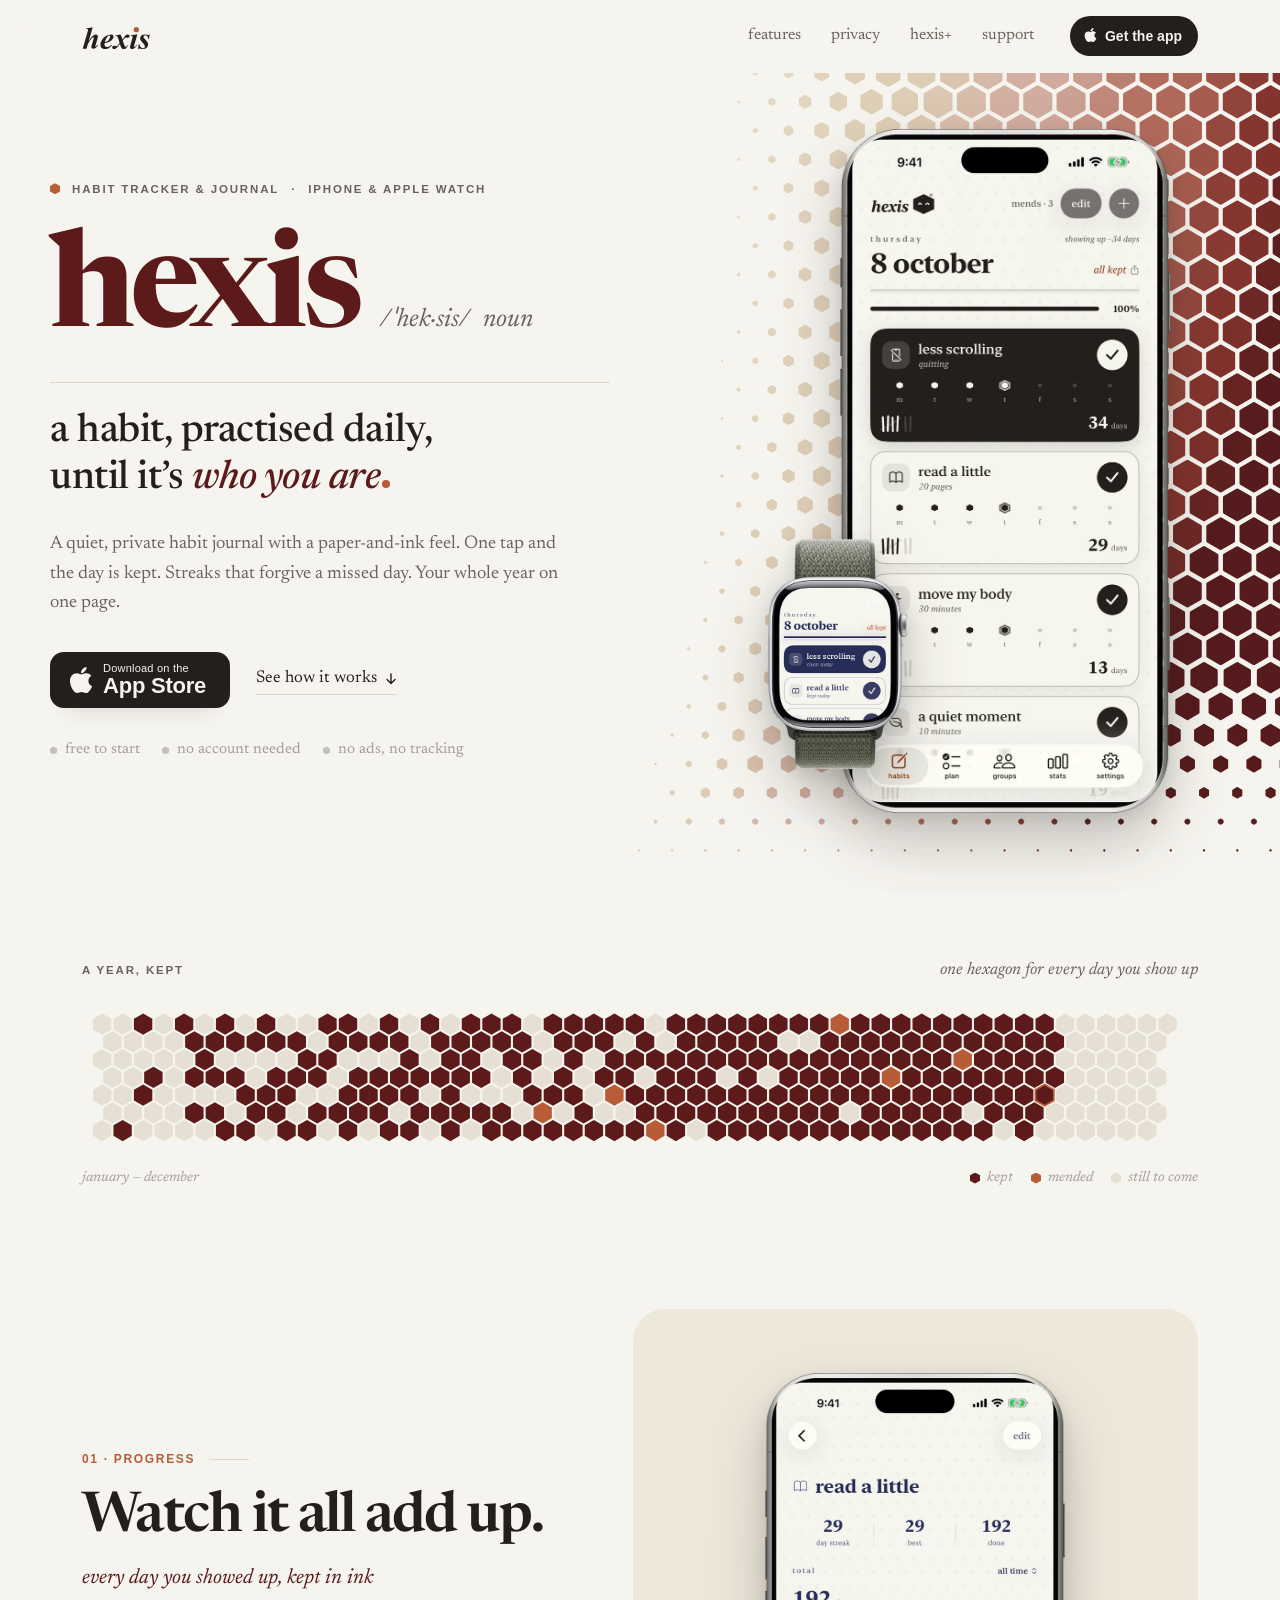
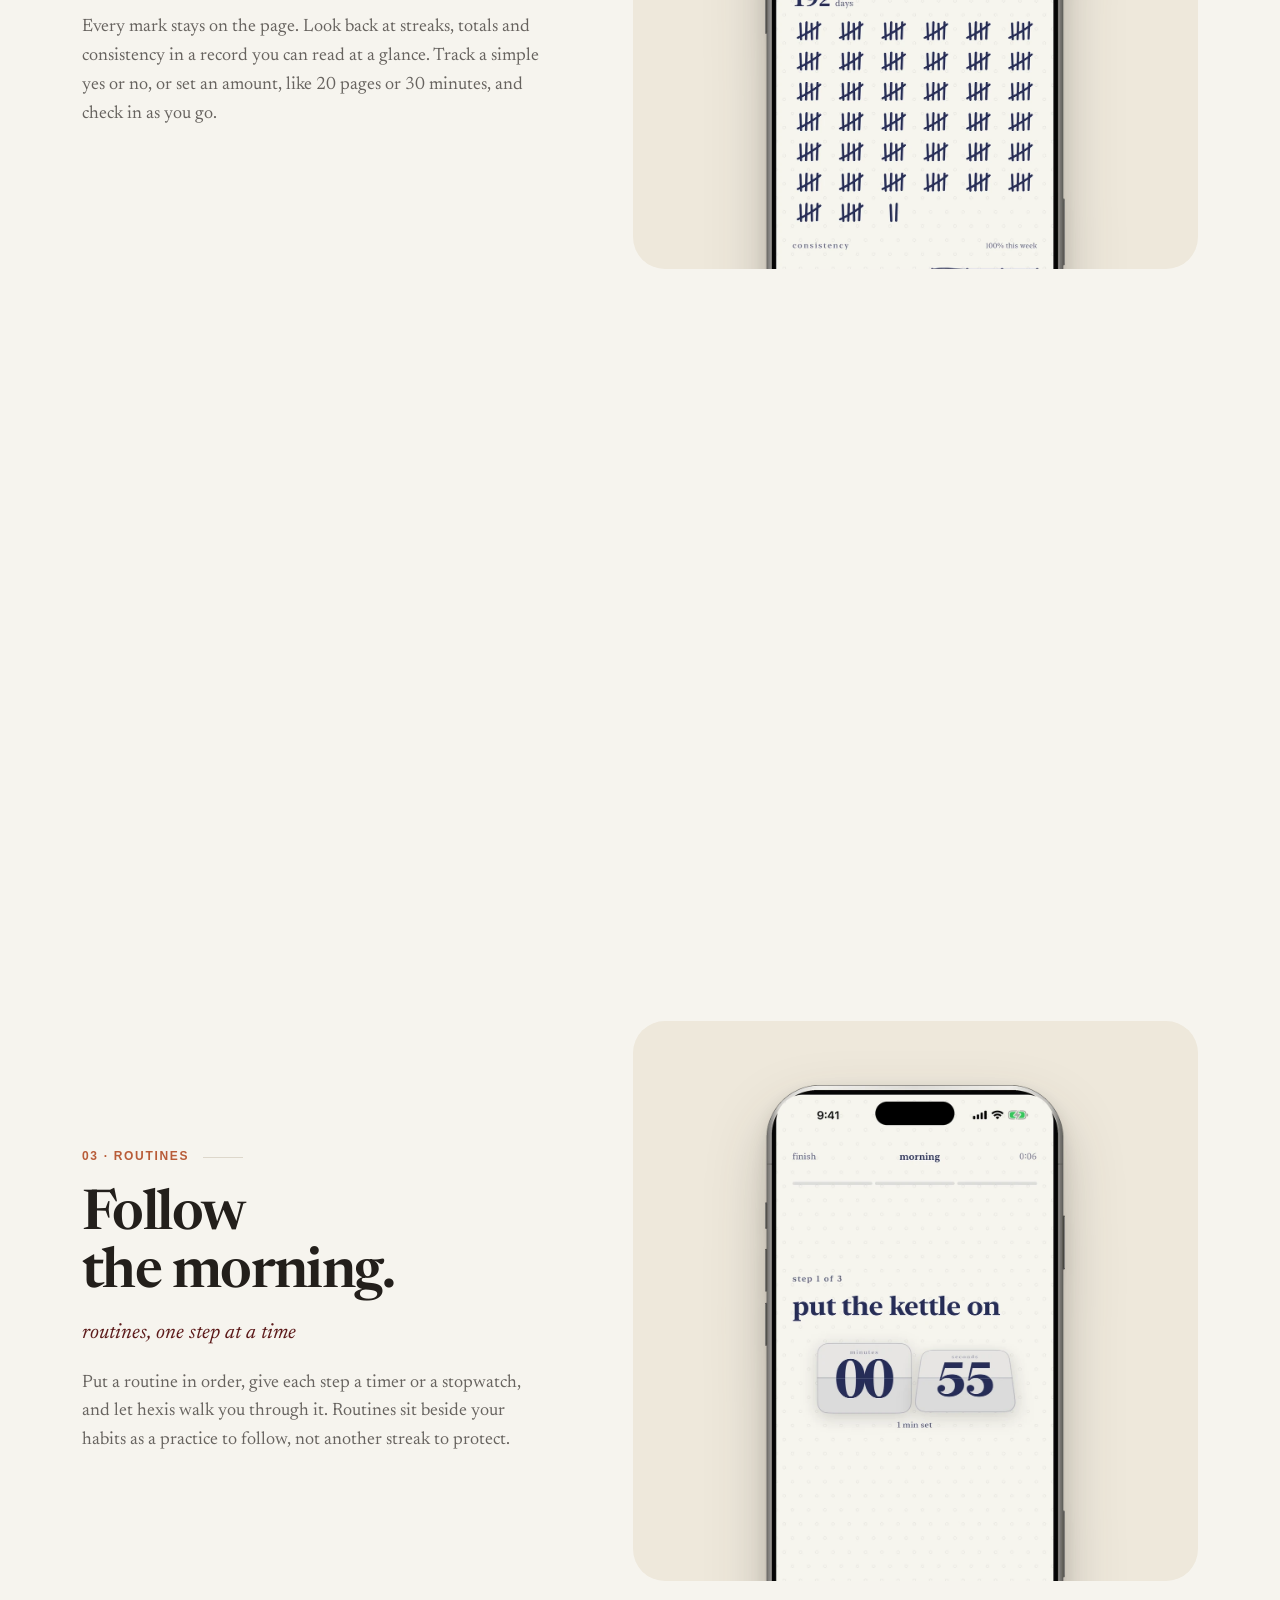
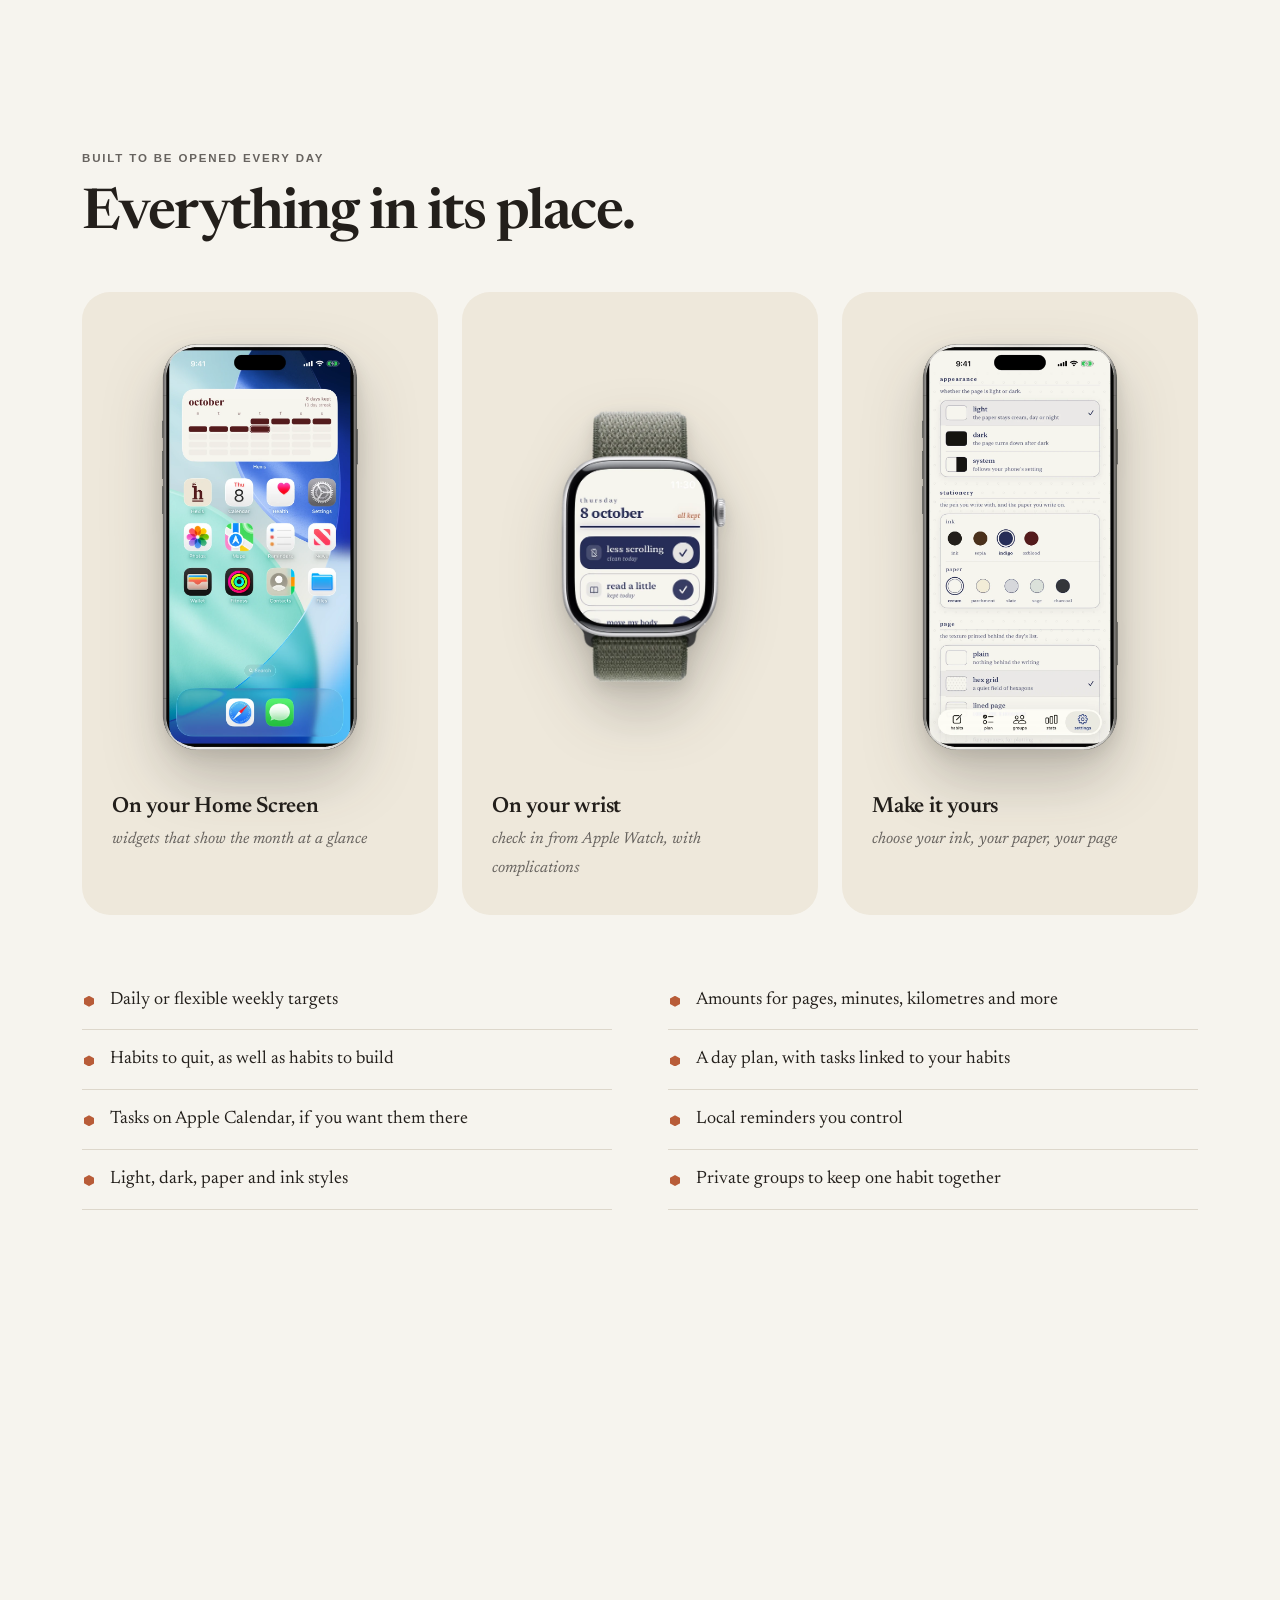
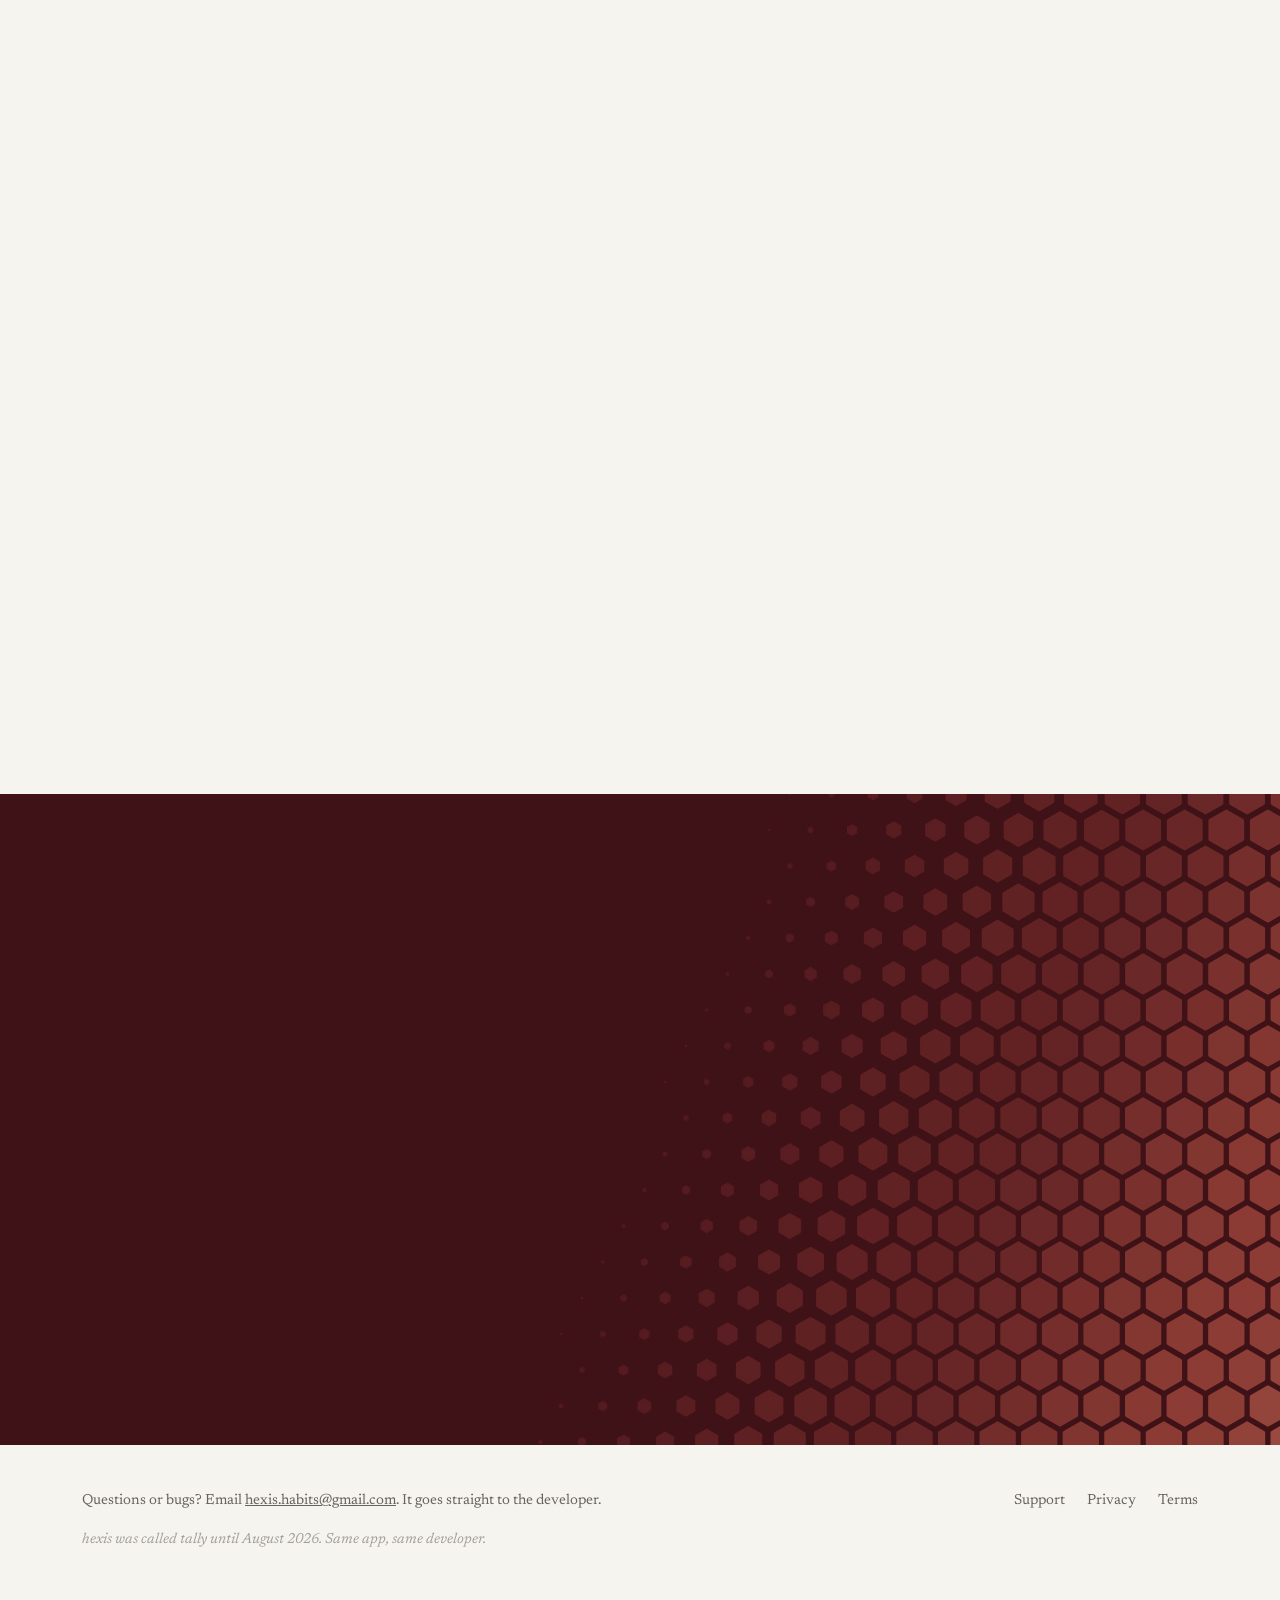
==== commit dbf1a5f2: "Site: the app on a real iPhone 17 Pro Max and Apple Watch Series 11 The drawn phone outlines are rep" ====
--- a/index.html
+++ b/index.html
@@ -36,7 +36,8 @@
     --band: #3F1217;
     --band-ink: #F4ECE0;
     --band-soft: #C28787;
-    --shadow: rgba(35,31,27,0.32);
+    --shadow: rgba(35,31,27,0.22);
+    --shadow-near: rgba(35,31,27,0.12);
     --serif: ui-serif, "New York", "Newsreader", Georgia, "Times New Roman", serif;
     --sans: -apple-system, BlinkMacSystemFont, "Helvetica Neue", Arial, sans-serif;
     --ease: cubic-bezier(.2,.7,.2,1);
@@ -57,7 +58,8 @@
       --hex-off: #26221D;
       --frame: #3A3630;
       --band: #2A0C0F;
-      --shadow: rgba(0,0,0,0.6);
+      --shadow: rgba(0,0,0,0.55);
+      --shadow-near: rgba(0,0,0,0.35);
     }
   }
 
@@ -117,7 +119,7 @@
   /* ───────── hero: a dictionary entry, and the honeycomb building in ───────── */
   .hero { position: relative; overflow: hidden; }
   .field { position: absolute; display: block; pointer-events: none; }
-  .hero .field { top: 0; bottom: 0; right: 0; width: 58%; height: 100%; }
+  .hero .field { top: 0; bottom: 0; right: 0; width: 54%; height: 100%; }
   .hero-grid {
     position: relative; display: grid; grid-template-columns: 1.1fr .9fr; gap: 24px;
     align-items: center; min-height: min(820px, calc(100svh - 72px)); padding: 40px 0 64px;
@@ -168,23 +170,15 @@
     clip-path: polygon(50% 0, 100% 25%, 100% 75%, 50% 100%, 0 75%, 0 25%);
   }
 
-  .hero-phone { display: grid; place-items: center; }
-  .hero-phone .phone { max-width: 304px; transform: rotate(-2.5deg); }
-
-  /* ───────── phone & watch frames ───────── */
-  .phone {
-    width: 100%; max-width: 280px; margin: 0 auto;
-    background: var(--frame); padding: 9px; border-radius: 50px;
-    box-shadow: inset 0 0 0 1px rgba(255,255,255,.07),
-                0 40px 70px -30px var(--shadow),
-                0 14px 28px -16px var(--shadow);
-  }
-  .phone img { border-radius: 41px; width: 100%; aspect-ratio: 600 / 1304; }
-  .watch {
-    width: 100%; max-width: 172px; margin: 0 auto; background: var(--frame);
-    padding: 11px; border-radius: 48px; box-shadow: 0 30px 50px -24px var(--shadow);
-  }
-  .watch img { border-radius: 38px; width: 100%; }
+  /* the hero pair: iPhone 17 Pro Max with an Apple Watch Series 11 in front */
+  .hero-devices { position: relative; justify-self: center; width: min(100%, 420px); padding: 0 0 0 70px; }
+  .hero-devices .iphone { width: 100%; max-width: 330px; margin-left: auto; }
+  .hero-devices .watch { position: absolute; left: 0; bottom: 6%; width: 38%; max-width: 150px; }
+
+  /* ───────── real devices ───────── */
+  .iphone, .watch { display: block; height: auto; filter: drop-shadow(0 28px 30px var(--shadow)) drop-shadow(0 6px 8px var(--shadow-near)); }
+  .iphone { width: 100%; max-width: 300px; aspect-ratio: 720 / 1493; margin: 0 auto; }
+  .watch { width: 100%; max-width: 190px; aspect-ratio: 400 / 629; margin: 0 auto; }
 
   /* ───────── the year ───────── */
   .year { padding: 64px 0 24px; }
@@ -211,35 +205,30 @@
   .copy-body { color: var(--soft); max-width: 31em; margin: 0; }
 
   .sense {
-    display: grid; grid-template-columns: 1fr 1fr; gap: 72px; align-items: center;
-    padding: 72px 0; border-top: 1px solid var(--hairline);
-  }
-  .sense:first-child { border-top: 0; padding-top: 24px; }
+    display: grid; grid-template-columns: 5fr 6fr; gap: 80px; align-items: center;
+    padding: 48px 0;
+  }
+  .sense:first-child { padding-top: 0; }
+  .sense.flip { grid-template-columns: 6fr 5fr; }
   .sense.flip .copy { order: 2; }
-  .num {
-    display: flex; align-items: center; gap: 16px; margin-bottom: 22px;
-    font-style: italic; color: var(--accent); font-size: 22px;
-  }
-  .num::after { content: ""; height: 1px; width: 56px; background: var(--accent); opacity: .5; }
-  .plate { position: relative; display: grid; place-items: center; padding: 40px 0; }
-  .plate::before {
-    content: ""; position: absolute; width: min(460px, 100%); aspect-ratio: 1 / 1.1547;
-    background: var(--mat);
-    clip-path: polygon(50% 0, 100% 25%, 100% 75%, 50% 100%, 0 75%, 0 25%);
-  }
-  .plate .phone { position: relative; max-width: 270px; }
+  .num { display: flex; align-items: center; gap: 14px; margin: 0 0 20px; }
+  .num b { font-family: var(--sans); font-size: 12px; font-weight: 600; letter-spacing: .14em; color: var(--accent); }
+  .num::after { content: ""; height: 1px; width: 40px; background: var(--hairline); }
+  .panel {
+    position: relative; overflow: hidden; height: 560px; border-radius: 32px;
+    background: var(--mat); padding-top: 64px;
+  }
+  .panel .iphone { max-width: 300px; }
 
   /* ───────── in its place ───────── */
   .cards { display: grid; grid-template-columns: repeat(3, 1fr); gap: 24px; margin-top: 48px; }
   .card {
-    margin: 0; background: var(--card); border: 1px solid var(--hairline); border-radius: 28px;
-    padding: 36px 28px 30px; display: flex; flex-direction: column;
-    transition: transform .4s var(--ease), box-shadow .4s var(--ease);
-  }
-  .card:hover { transform: translateY(-4px); box-shadow: 0 30px 50px -36px var(--shadow); }
-  .card .shot { flex: 1; display: grid; place-items: center; min-height: 300px; margin-bottom: 26px; }
-  .card .phone { max-width: 200px; border-radius: 38px; padding: 7px; }
-  .card .phone img { border-radius: 31px; }
+    margin: 0; background: var(--mat); border-radius: 28px;
+    padding: 40px 30px 32px; display: flex; flex-direction: column;
+  }
+  .card .shot { height: 430px; display: grid; place-items: center; margin-bottom: 28px; }
+  .card .iphone { max-width: 196px; }
+  .card .watch { max-width: 176px; }
   .card b { display: block; font-size: 22px; font-weight: 600; letter-spacing: -.01em; }
   .card span { color: var(--soft); font-size: 16px; font-style: italic; }
 
@@ -294,7 +283,7 @@
   @media (prefers-reduced-motion: no-preference) {
     .rise { opacity: 0; transform: translateY(16px); animation: rise 1s var(--ease) forwards; animation-delay: calc(var(--i, 0) * 90ms + 80ms); }
     .entry hr.rise { transform: scaleX(0); animation-name: draw; animation-duration: 1.2s; }
-    .hero-phone.rise { transform: translateY(28px); animation-duration: 1.3s; }
+    .hero-devices.rise { transform: translateY(28px); animation-duration: 1.3s; }
     @keyframes rise { to { opacity: 1; transform: none; } }
     @keyframes draw { to { opacity: 1; transform: scaleX(1); } }
     .js .reveal { opacity: 0; transform: translateY(26px); transition: opacity 1s var(--ease), transform 1s var(--ease); transition-delay: var(--rd, 0s); }
@@ -310,14 +299,14 @@
     .hero .field { top: auto; bottom: 0; height: 620px; width: 100%; }
     .hero-grid { grid-template-columns: 1fr; gap: 48px; min-height: 0; padding: 36px 0 72px; }
     .entry .label { margin-bottom: 30px; }
-    .hero-phone .phone { max-width: 250px; }
+    .hero-devices { width: min(100%, 330px); padding-left: 52px; }
     section { padding: 72px 0; }
-    .sense, .sense.flip { grid-template-columns: 1fr; gap: 12px; padding: 56px 0; }
+    .sense, .sense.flip { grid-template-columns: 1fr; gap: 32px; padding: 40px 0; }
     .sense.flip .copy { order: 0; }
-    .plate::before { width: min(380px, 100%); }
-    .plate .phone { max-width: 236px; }
+    .panel { height: 460px; padding-top: 44px; border-radius: 26px; }
+    .panel .iphone { max-width: 240px; }
     .cards { grid-template-columns: 1fr; }
-    .card .shot { min-height: 0; }
+    .card .shot { height: 400px; }
     .glossary { grid-template-columns: 1fr; }
     .private { grid-template-columns: 1fr; padding: 40px 28px; gap: 28px; }
     .band-inner { padding: 88px 0 300px; }
@@ -377,8 +366,9 @@
         <li>no ads, no tracking</li>
       </ul>
     </div>
-    <div class="hero-phone rise" style="--i:3">
-      <div class="phone"><img src="img/today-ink.webp" alt="The hexis Today screen: four habits for 8 October, all kept, with a 34-day streak"></div>
+    <div class="hero-devices rise" style="--i:3">
+      <img class="iphone" src="img/device-today-ink.webp" width="720" height="1493" alt="hexis on iPhone: four habits for 8 October, all kept, with a 34-day streak">
+      <img class="watch" src="img/device-watch-indigo.webp" width="400" height="629" alt="hexis on Apple Watch, with the same day's habits">
     </div>
   </div>
 </div>
@@ -401,32 +391,32 @@
   <div class="wrap">
     <div class="sense reveal">
       <div class="copy">
-        <div class="num">1.</div>
+        <div class="num"><b>01 · PROGRESS</b></div>
         <h2>Watch it all add&nbsp;up.</h2>
         <p class="sub">every day you showed up, kept in ink</p>
         <p class="copy-body">Every mark stays on the page. Look back at streaks, totals and consistency in a record you can read at a glance. Track a simple yes or no, or set an amount, like 20 pages or 30 minutes, and check in as you go.</p>
       </div>
-      <div class="plate"><div class="phone"><img src="img/marks-indigo.webp" alt="A habit's page: 192 days done, drawn as tally marks, with a consistency line" loading="lazy"></div></div>
+      <div class="panel"><img class="iphone" src="img/device-marks-indigo.webp" width="720" height="1493" alt="A habit's page: 192 days done, drawn as tally marks, with a consistency line" loading="lazy"></div>
     </div>
 
     <div class="sense flip reveal">
       <div class="copy">
-        <div class="num">2.</div>
+        <div class="num"><b>02 · FORGIVENESS</b></div>
         <h2>Miss a day. Keep&nbsp;going.</h2>
         <p class="sub">mends, not guilt</p>
         <p class="copy-body">Your journal starts with three mends, and every full week you keep a habit earns another, up to three at a time. Use one to carry a streak over a missed day, without pretending the day never happened. Then step back and see the whole year, one hexagon for every day you showed up.</p>
       </div>
-      <div class="plate"><div class="phone"><img src="img/stats-oxblood.webp" alt="The stats page: a week at 100%, a consistency chart, and the whole year as a field of hexagons" loading="lazy"></div></div>
+      <div class="panel"><img class="iphone" src="img/device-stats-oxblood.webp" width="720" height="1493" alt="The stats page: a week at 100%, a consistency chart, and the whole year as a field of hexagons" loading="lazy"></div>
     </div>
 
     <div class="sense reveal">
       <div class="copy">
-        <div class="num">3.</div>
+        <div class="num"><b>03 · ROUTINES</b></div>
         <h2>Follow the&nbsp;morning.</h2>
         <p class="sub">routines, one step at a time</p>
         <p class="copy-body">Put a routine in order, give each step a timer or a stopwatch, and let hexis walk you through it. Routines sit beside your habits as a practice to follow, not another streak to protect.</p>
       </div>
-      <div class="plate"><div class="phone"><img src="img/routine-indigo.webp" alt="A morning routine, step one of three, with a timer at 55 seconds" loading="lazy"></div></div>
+      <div class="panel"><img class="iphone" src="img/device-routine-indigo.webp" width="720" height="1493" alt="A morning routine, step one of three, with a timer at 55 seconds" loading="lazy"></div>
     </div>
   </div>
 </section>
@@ -439,15 +429,15 @@
     </div>
     <div class="cards">
       <figure class="card reveal">
-        <div class="shot"><div class="phone"><img src="img/home-month-oxblood.webp" alt="An iPhone Home Screen with the hexis month widget" loading="lazy"></div></div>
+        <div class="shot"><img class="iphone" src="img/device-home-month-oxblood.webp" width="720" height="1493" alt="An iPhone Home Screen with the hexis month widget" loading="lazy"></div>
         <figcaption><b>On your Home Screen</b><span>widgets that show the month at a glance</span></figcaption>
       </figure>
       <figure class="card reveal" style="--rd:.1s">
-        <div class="shot"><div class="watch"><img src="img/watch-indigo.webp" alt="hexis on Apple Watch" loading="lazy"></div></div>
+        <div class="shot"><img class="watch" src="img/device-watch-indigo.webp" width="400" height="629" alt="hexis on Apple Watch" loading="lazy"></div>
         <figcaption><b>On your wrist</b><span>check in from Apple Watch, with complications</span></figcaption>
       </figure>
       <figure class="card reveal" style="--rd:.2s">
-        <div class="shot"><div class="phone"><img src="img/settings-indigo.webp" alt="Stationery settings: inks, papers and page textures" loading="lazy"></div></div>
+        <div class="shot"><img class="iphone" src="img/device-settings-indigo.webp" width="720" height="1493" alt="Stationery settings: inks, papers and page textures" loading="lazy"></div>
         <figcaption><b>Make it yours</b><span>choose your ink, your paper, your page</span></figcaption>
       </figure>
     </div>
@@ -642,7 +632,7 @@
         var T = tiles[i], s = T.g, tone = T.t;
         if (!still) {
           // a slow breath travels out through the field; specks swell the most
-          s *= 1 + 0.16 * (1 - T.g * 0.75) * Math.sin(time * 0.9 - T.d * 0.006);
+          s *= 1 + 0.07 * (1 - T.g * 0.8) * Math.sin(time * 0.6 - T.d * 0.005);
           if (pointer) {
             var dx = T.x - pointer.x, dy = T.y - pointer.y, dd = Math.sqrt(dx * dx + dy * dy);
             if (dd < 170) { var p = 1 - dd / 170; p = p * p; s += 0.32 * p * (1 - s * 0.6); tone += 0.12 * p; }
@@ -666,7 +656,7 @@
         ctx.fillStyle = pal.glint; ctx.strokeStyle = pal.glint; ctx.lineWidth = ground;
         ctx.fill(); ctx.stroke(); ctx.globalAlpha = 1;
       }
-      if (!still && now > nextGlint && tiles.length) {
+      if (opts.glints && !still && now > nextGlint && tiles.length) {
         for (var tries = 0; tries < 12; tries++) {
           var cand = tiles[(Math.random() * tiles.length) | 0];
           if (cand.g > 0.55 && cand.t < 0.85) { glints.push({ tile: cand, start: now }); break; }
@@ -691,7 +681,7 @@
     if (darkQ.addEventListener) darkQ.addEventListener('change', function () { palette(); draw(performance.now()); });
     if (reduce.addEventListener) reduce.addEventListener('change', function () { draw(performance.now()); start(); });
     var host = canvas.parentNode;
-    host.addEventListener('pointermove', function (e) {
+    if (opts.pointer) host.addEventListener('pointermove', function (e) {
       if (e.pointerType !== 'mouse') return;
       var b = canvas.getBoundingClientRect();
       pointer = { x: e.clientX - b.left, y: e.clientY - b.top };
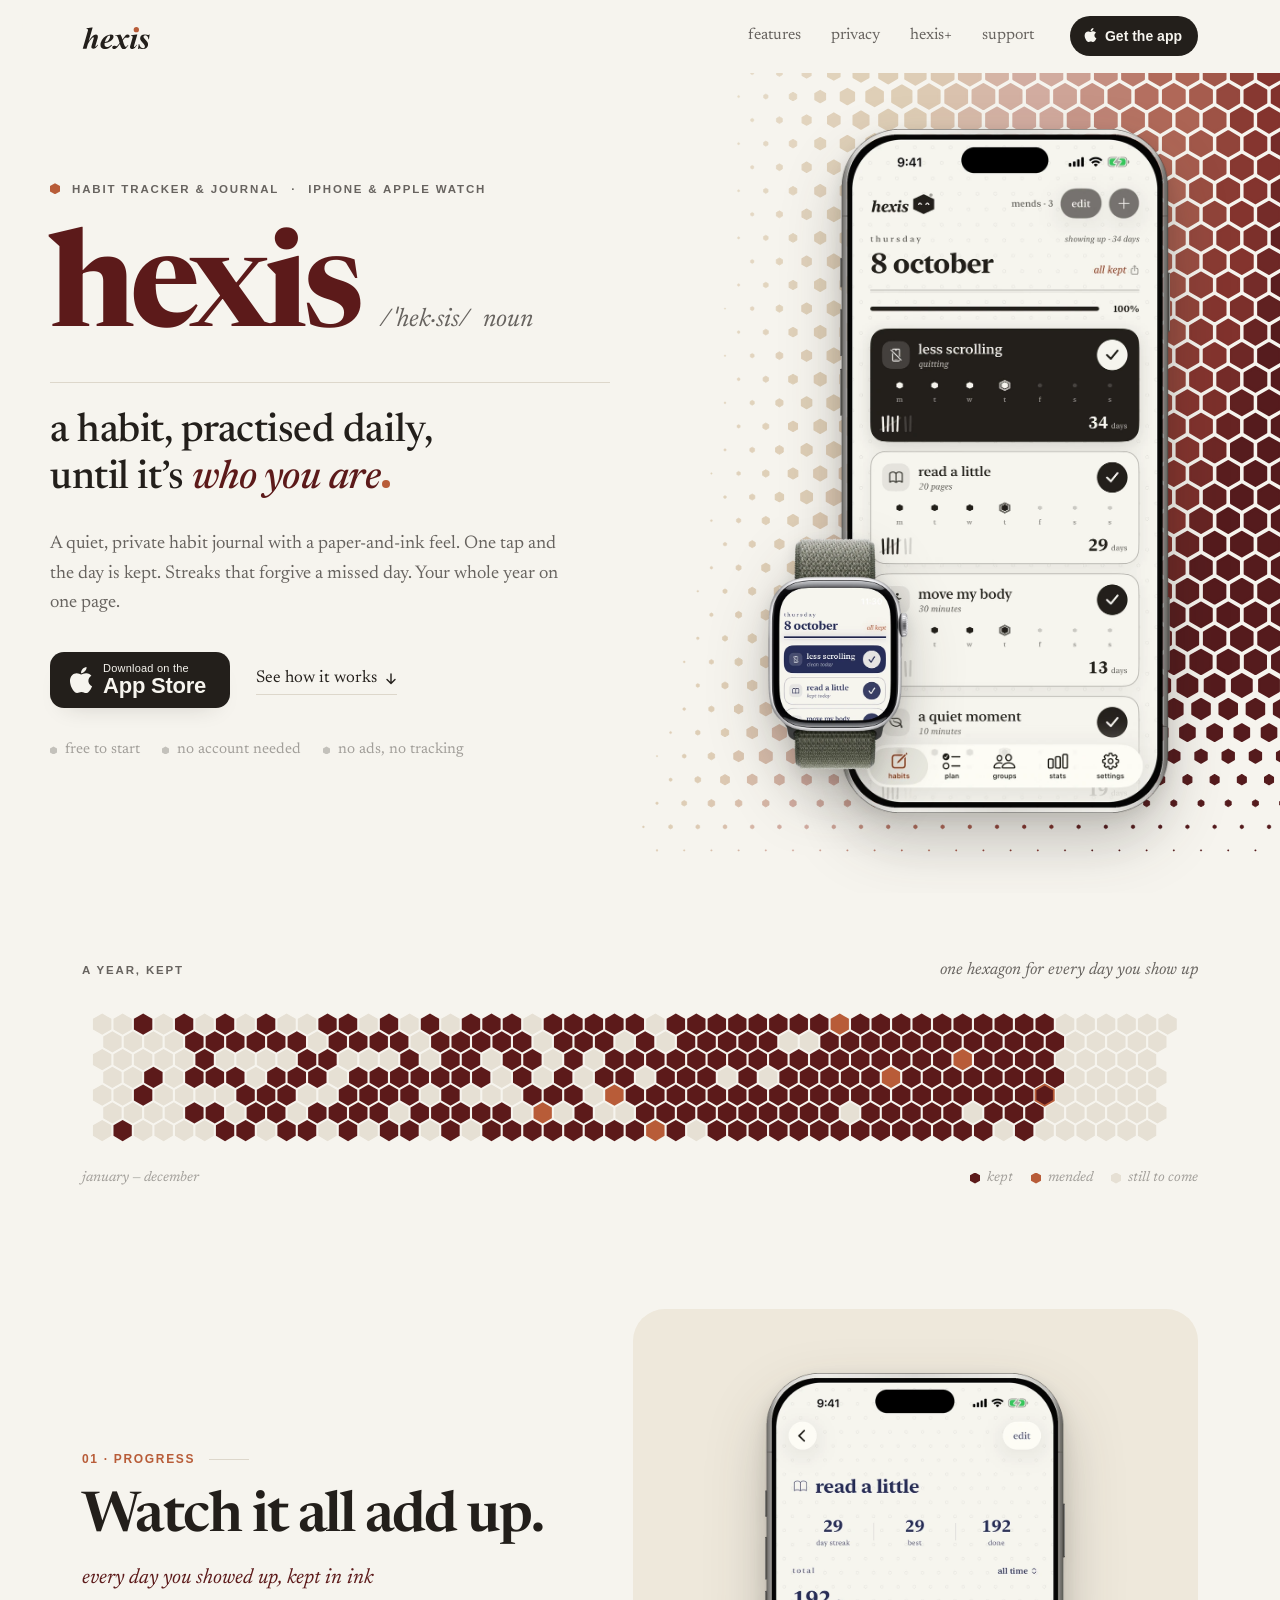
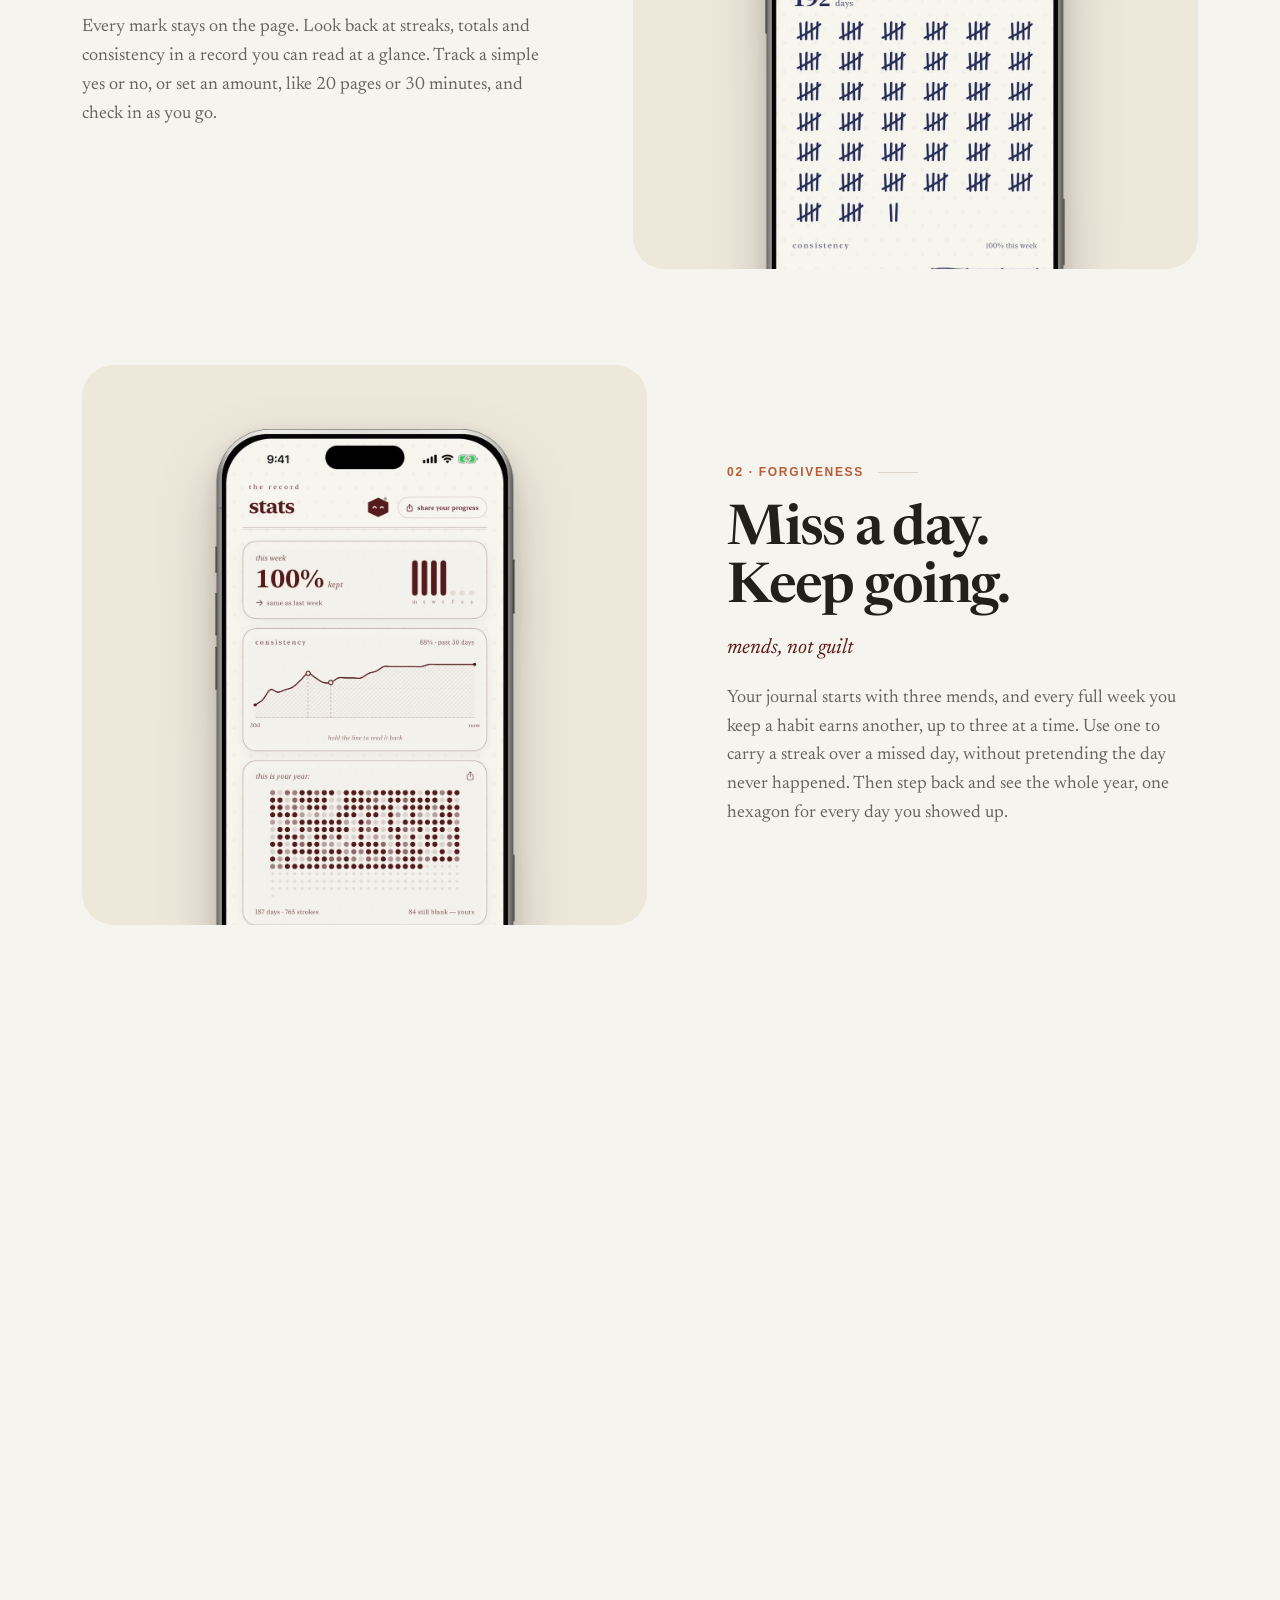
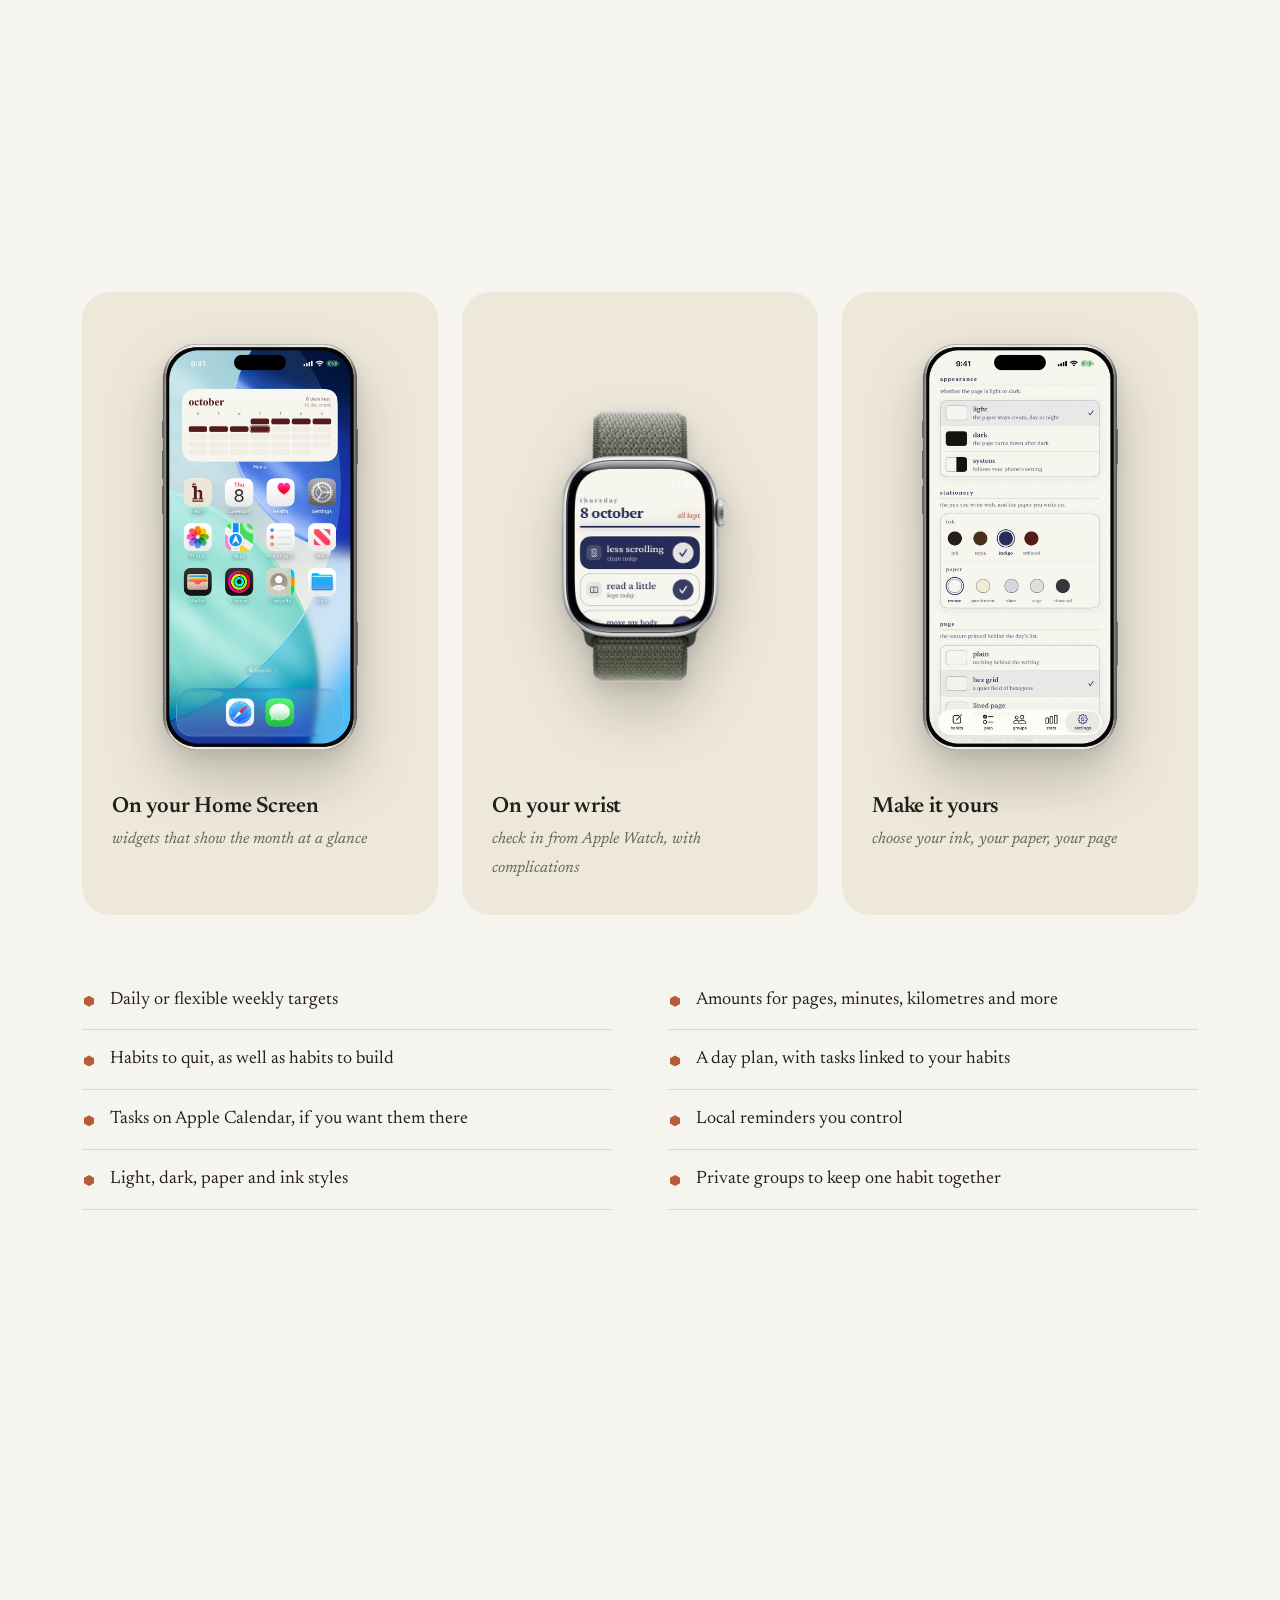
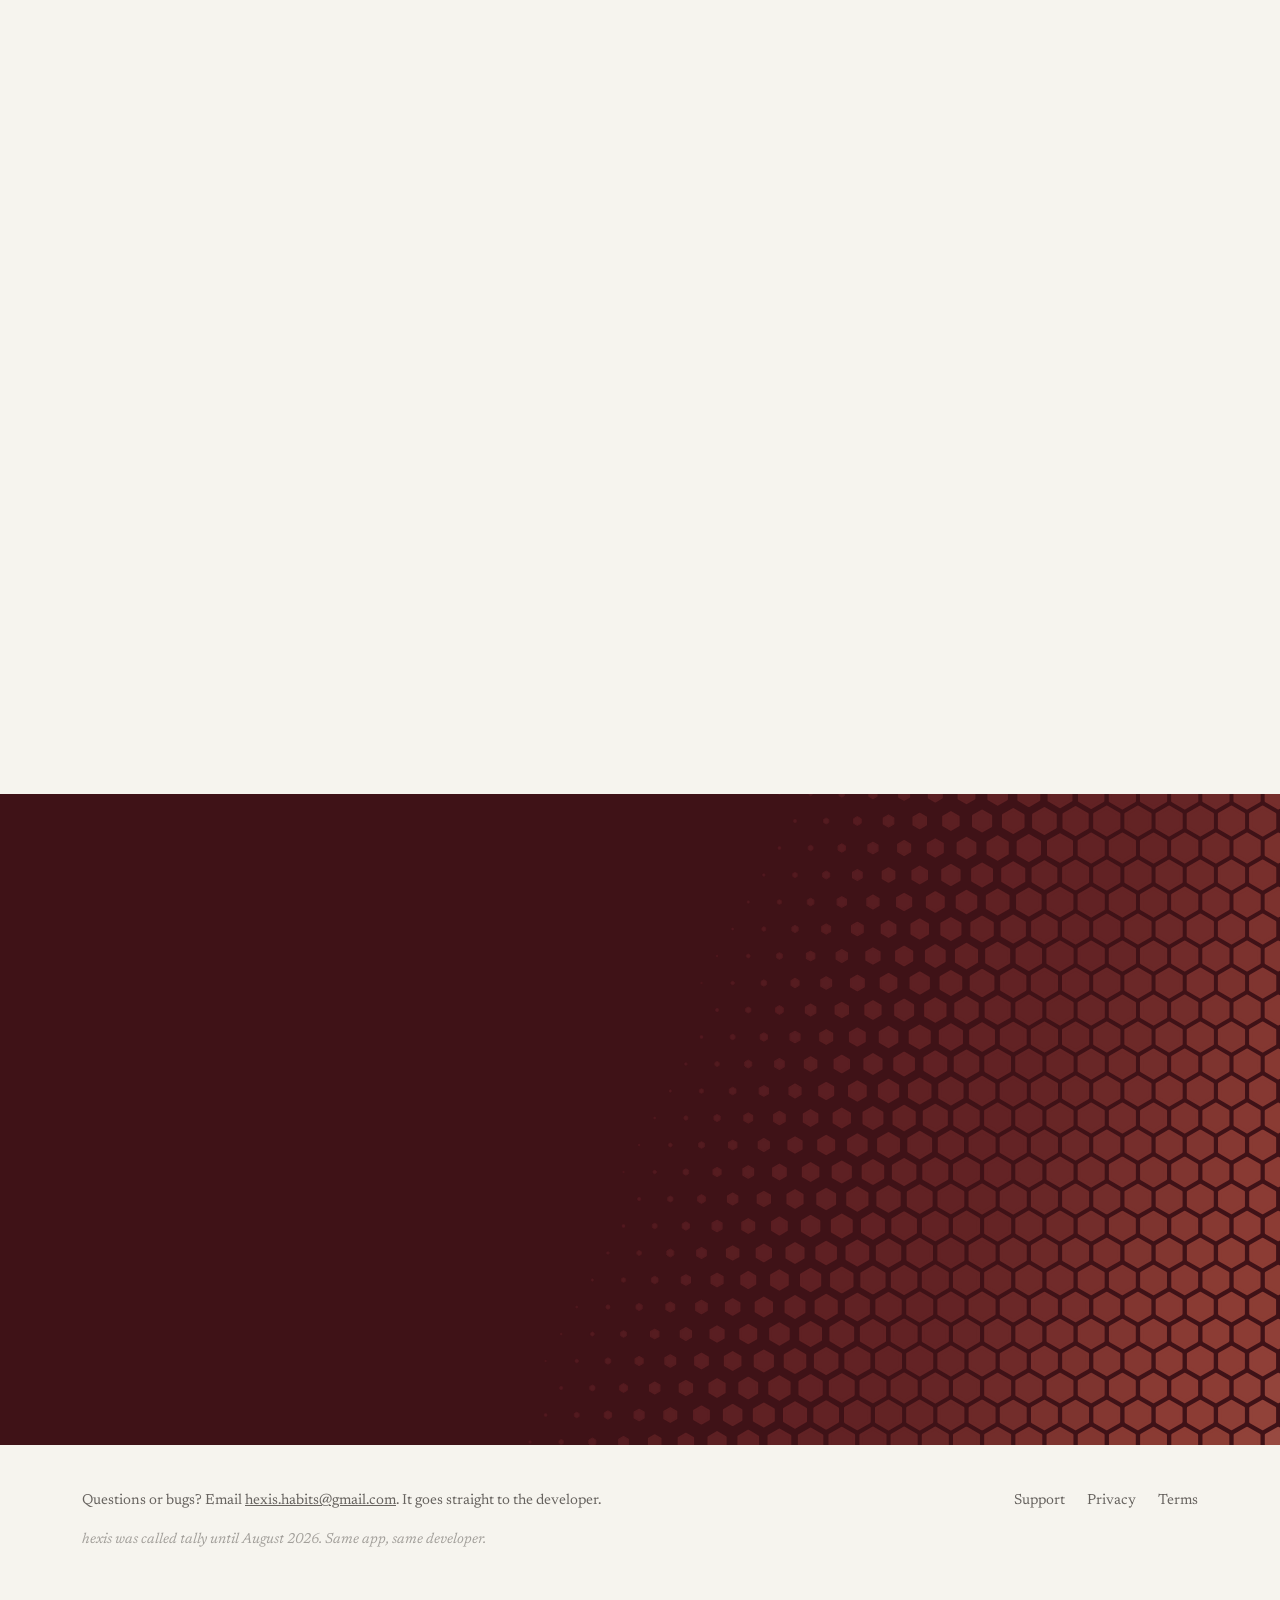
==== commit 8f0f0f1b: "Site: the iPhone screen sits evenly in its bezel; a finer honeycomb The screen mask was far tighter " ====
--- a/index.html
+++ b/index.html
@@ -581,7 +581,7 @@
   }
   var PALETTES = {
     light: { ramp: lut([[0, [230, 219, 200]], [.30, [222, 206, 182]], [.52, [210, 172, 160]], [.74, [176, 104, 88]], [.90, [132, 52, 46]], [1, [85, 27, 29]]]), glint: '#B85C38' },
-    dark:  { ramp: lut([[0, [38, 33, 31]], [.30, [52, 42, 38]], [.52, [78, 50, 45]], [.74, [112, 62, 54]], [.90, [146, 82, 70]], [1, [178, 108, 94]]]), glint: '#CC977C' },
+    dark:  { ramp: lut([[0, [34, 30, 27]], [.30, [46, 38, 34]], [.52, [66, 44, 40]], [.74, [94, 54, 48]], [.90, [120, 68, 58]], [1, [146, 86, 74]]]), glint: '#CC977C' },
     band:  { ramp: lut([[0, [78, 24, 30]], [.35, [98, 34, 36]], [.65, [140, 60, 52]], [.85, [176, 104, 92]], [1, [210, 160, 146]]]), glint: '#D47850' },
     bandDark: { ramp: lut([[0, [56, 17, 22]], [.35, [76, 26, 30]], [.65, [112, 50, 46]], [.85, [148, 84, 74]], [1, [180, 124, 110]]]), glint: '#D47850' }
   };
@@ -694,7 +694,7 @@
   if (heroCanvas && heroCanvas.getContext) {
     Halftone(heroCanvas, {
       light: 'light', dark: 'dark',
-      radius: function (W) { return narrow.matches ? 14 : Math.max(17, Math.min(23, W / 36)); },
+      radius: function (W) { return narrow.matches ? 11 : Math.max(14, Math.min(18, W / 44)); },
       shape: function (x, y, W, H) {
         var ux = x / W, uy = y / H, d = Math.hypot(W - x, H - y);
         if (narrow.matches) {
@@ -713,7 +713,7 @@
   if (bandCanvas && bandCanvas.getContext) {
     Halftone(bandCanvas, {
       light: 'band', dark: 'bandDark',
-      radius: function (W) { return W < 700 ? 15 : 24; },
+      radius: function (W) { return W < 700 ? 12 : 18; },
       shape: function (x, y, W, H) {
         var ux = x / W, uy = y / H, p;
         if (W < 900) p = 0.5 * ux + 1.0 * uy - 0.62;
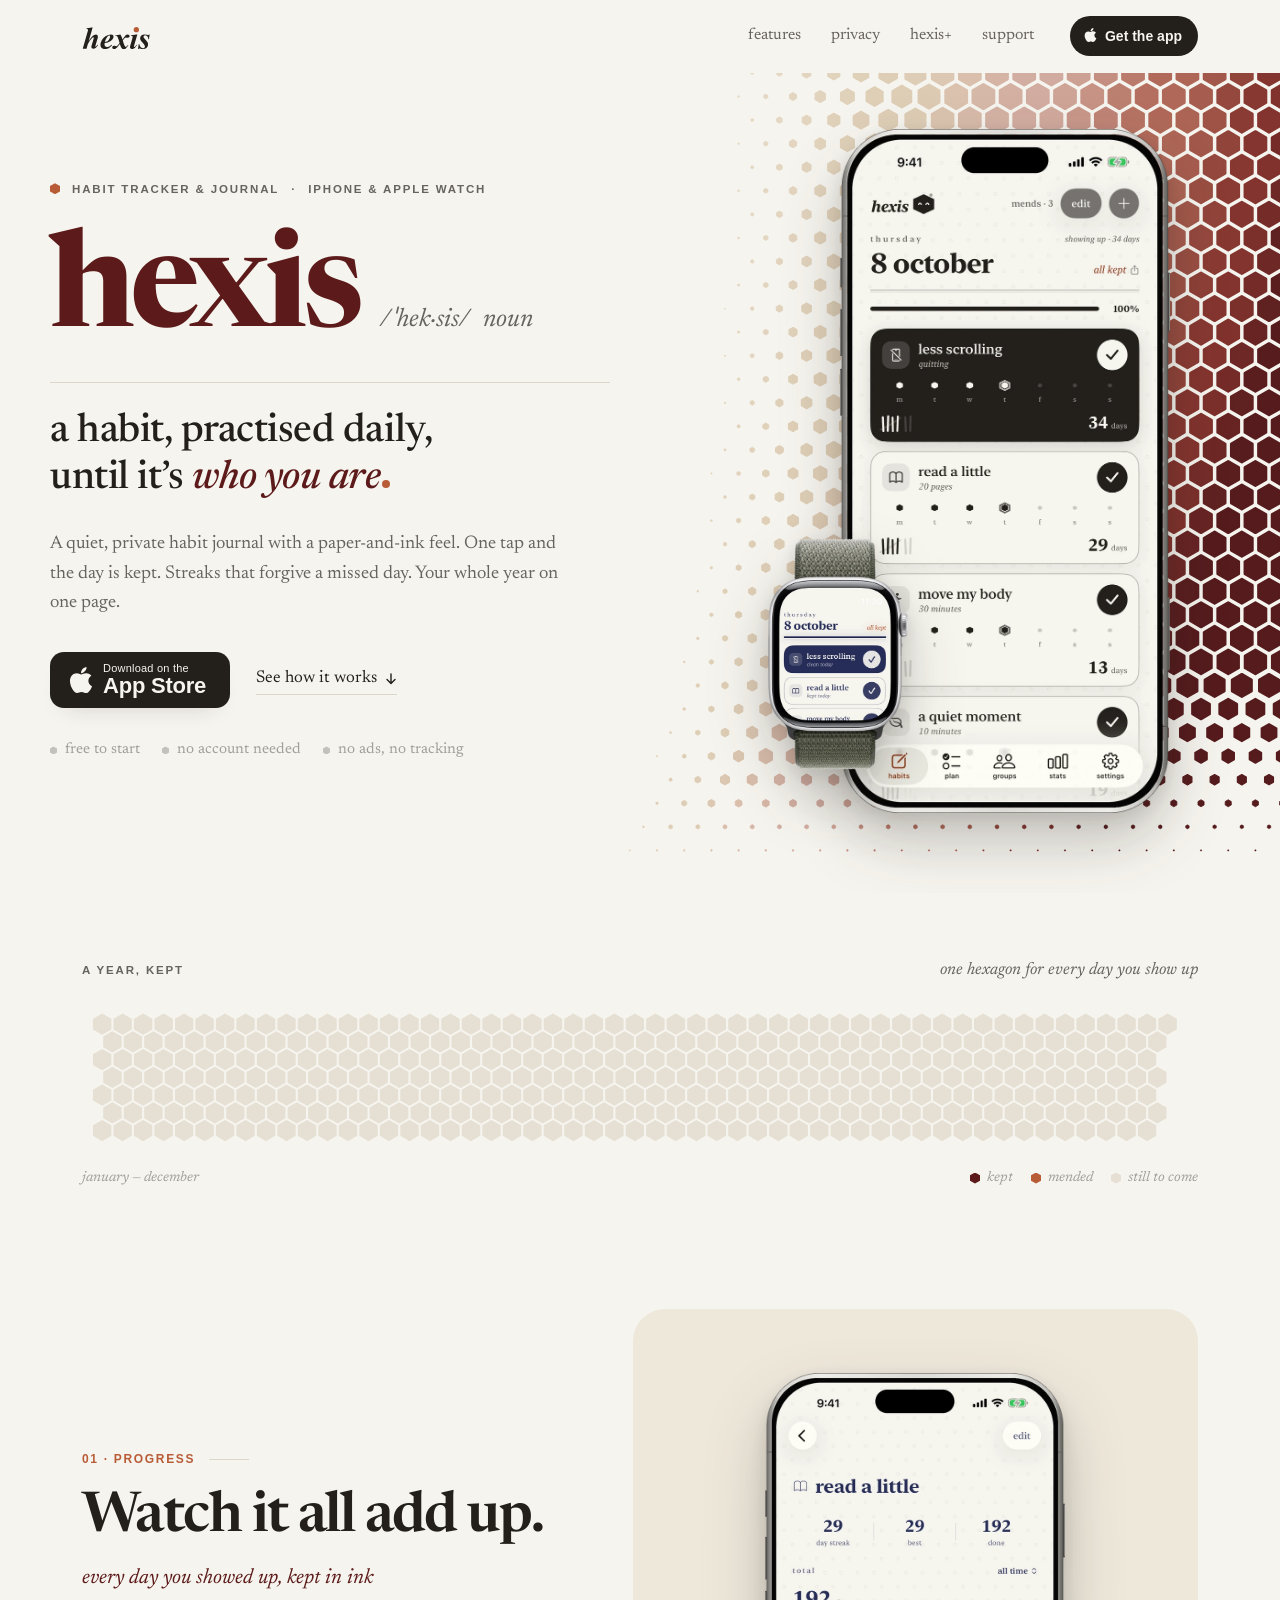
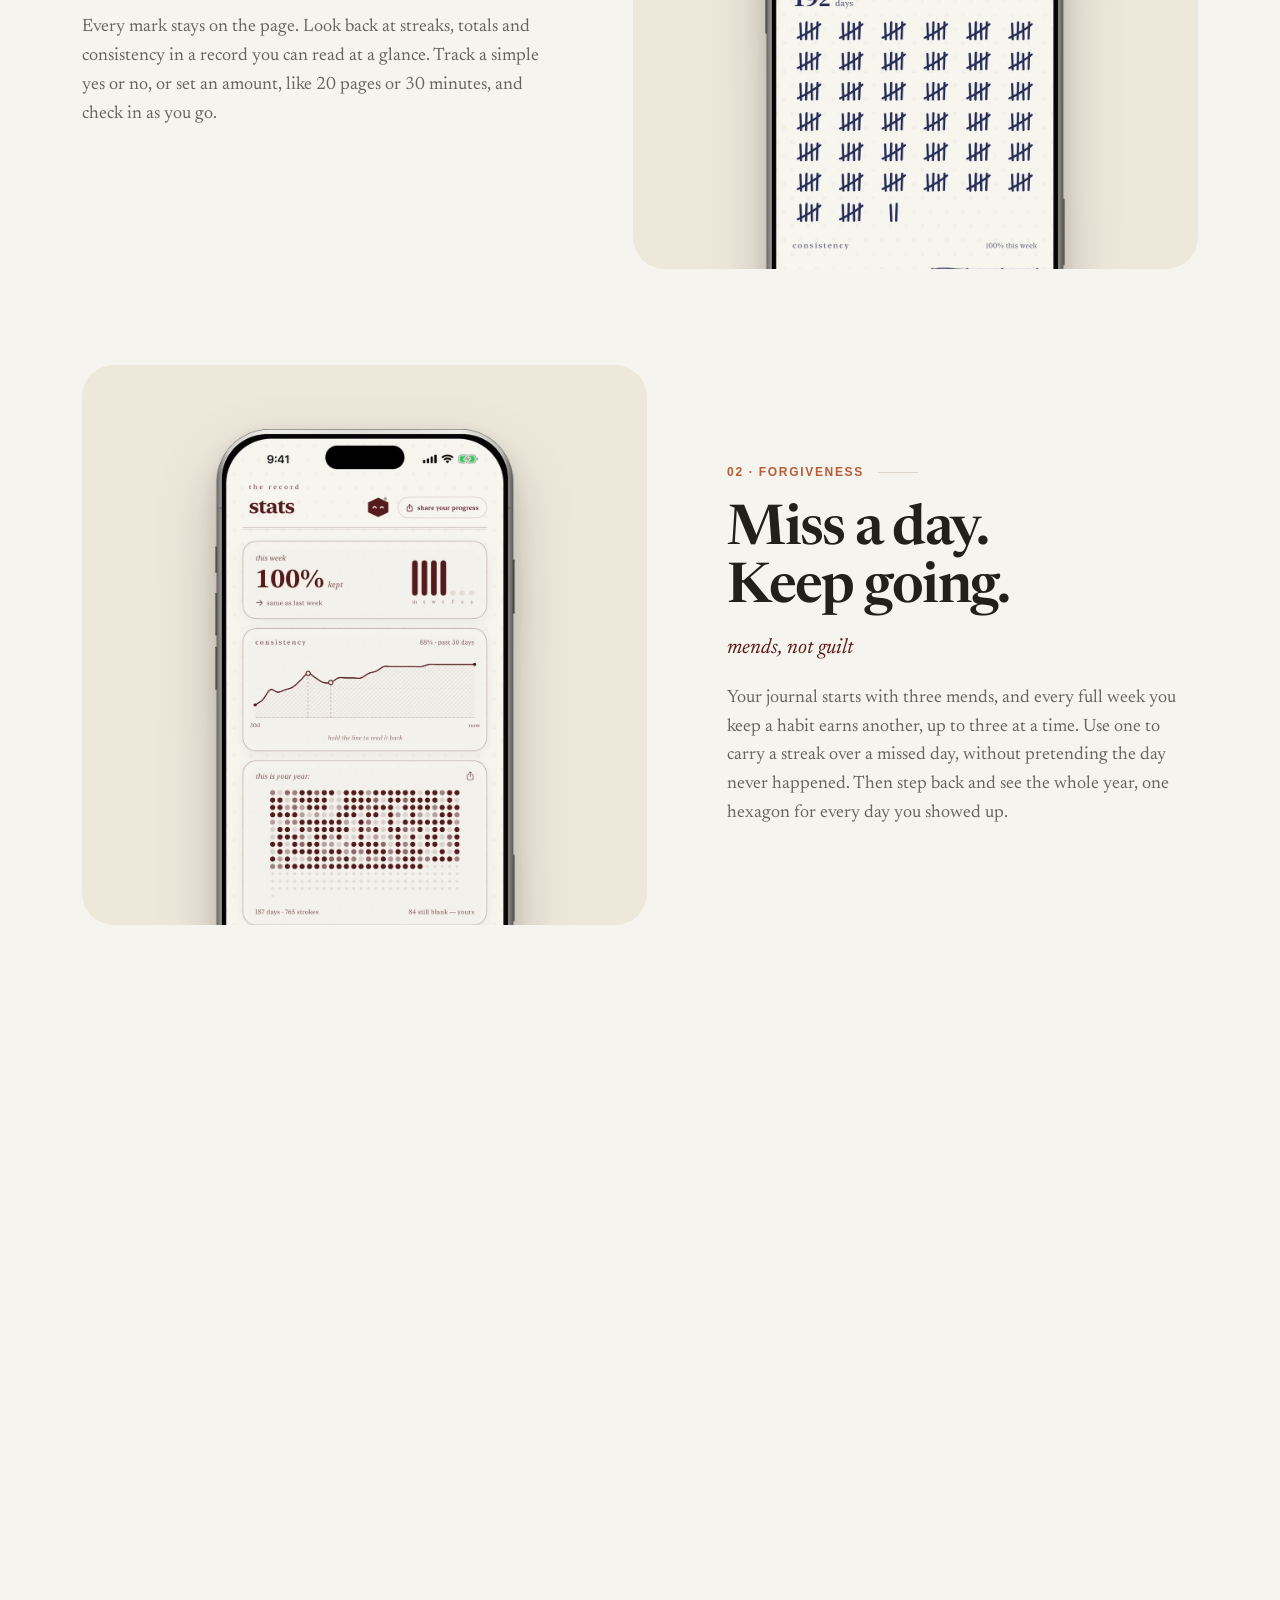
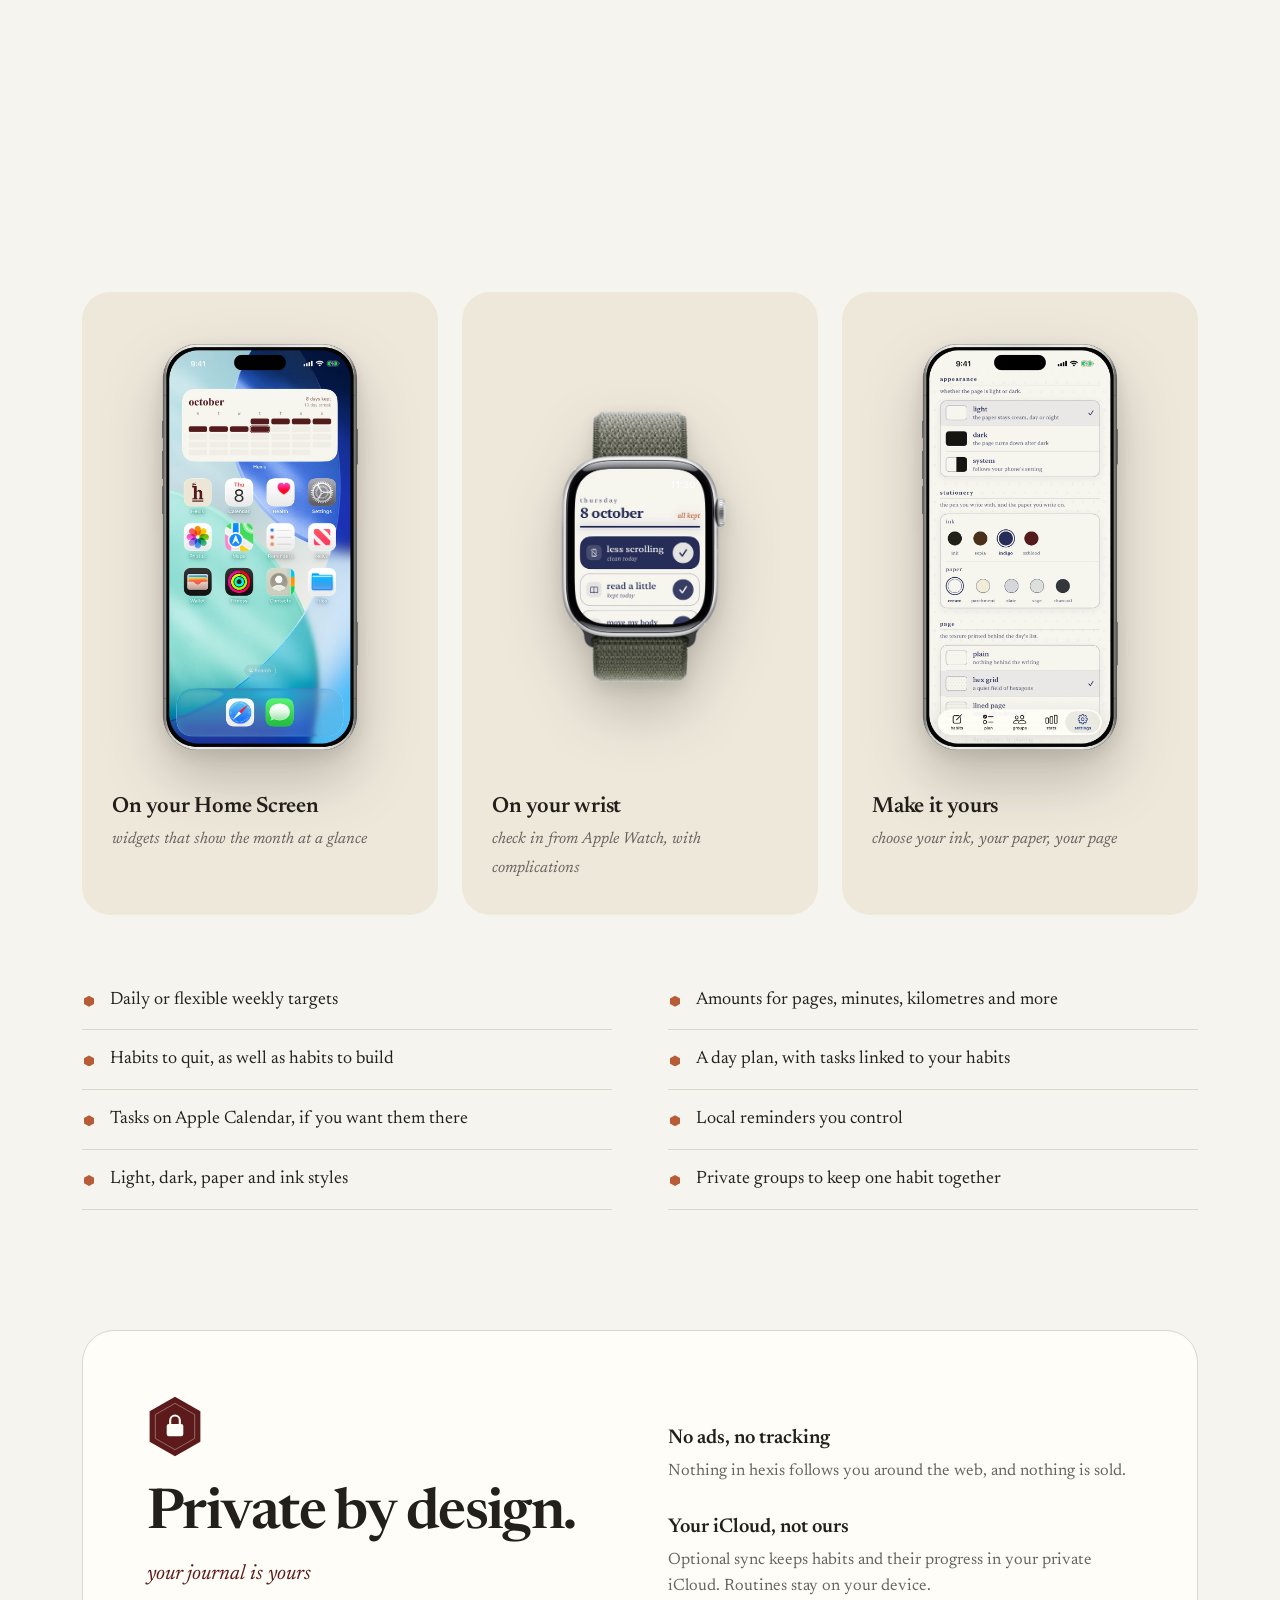
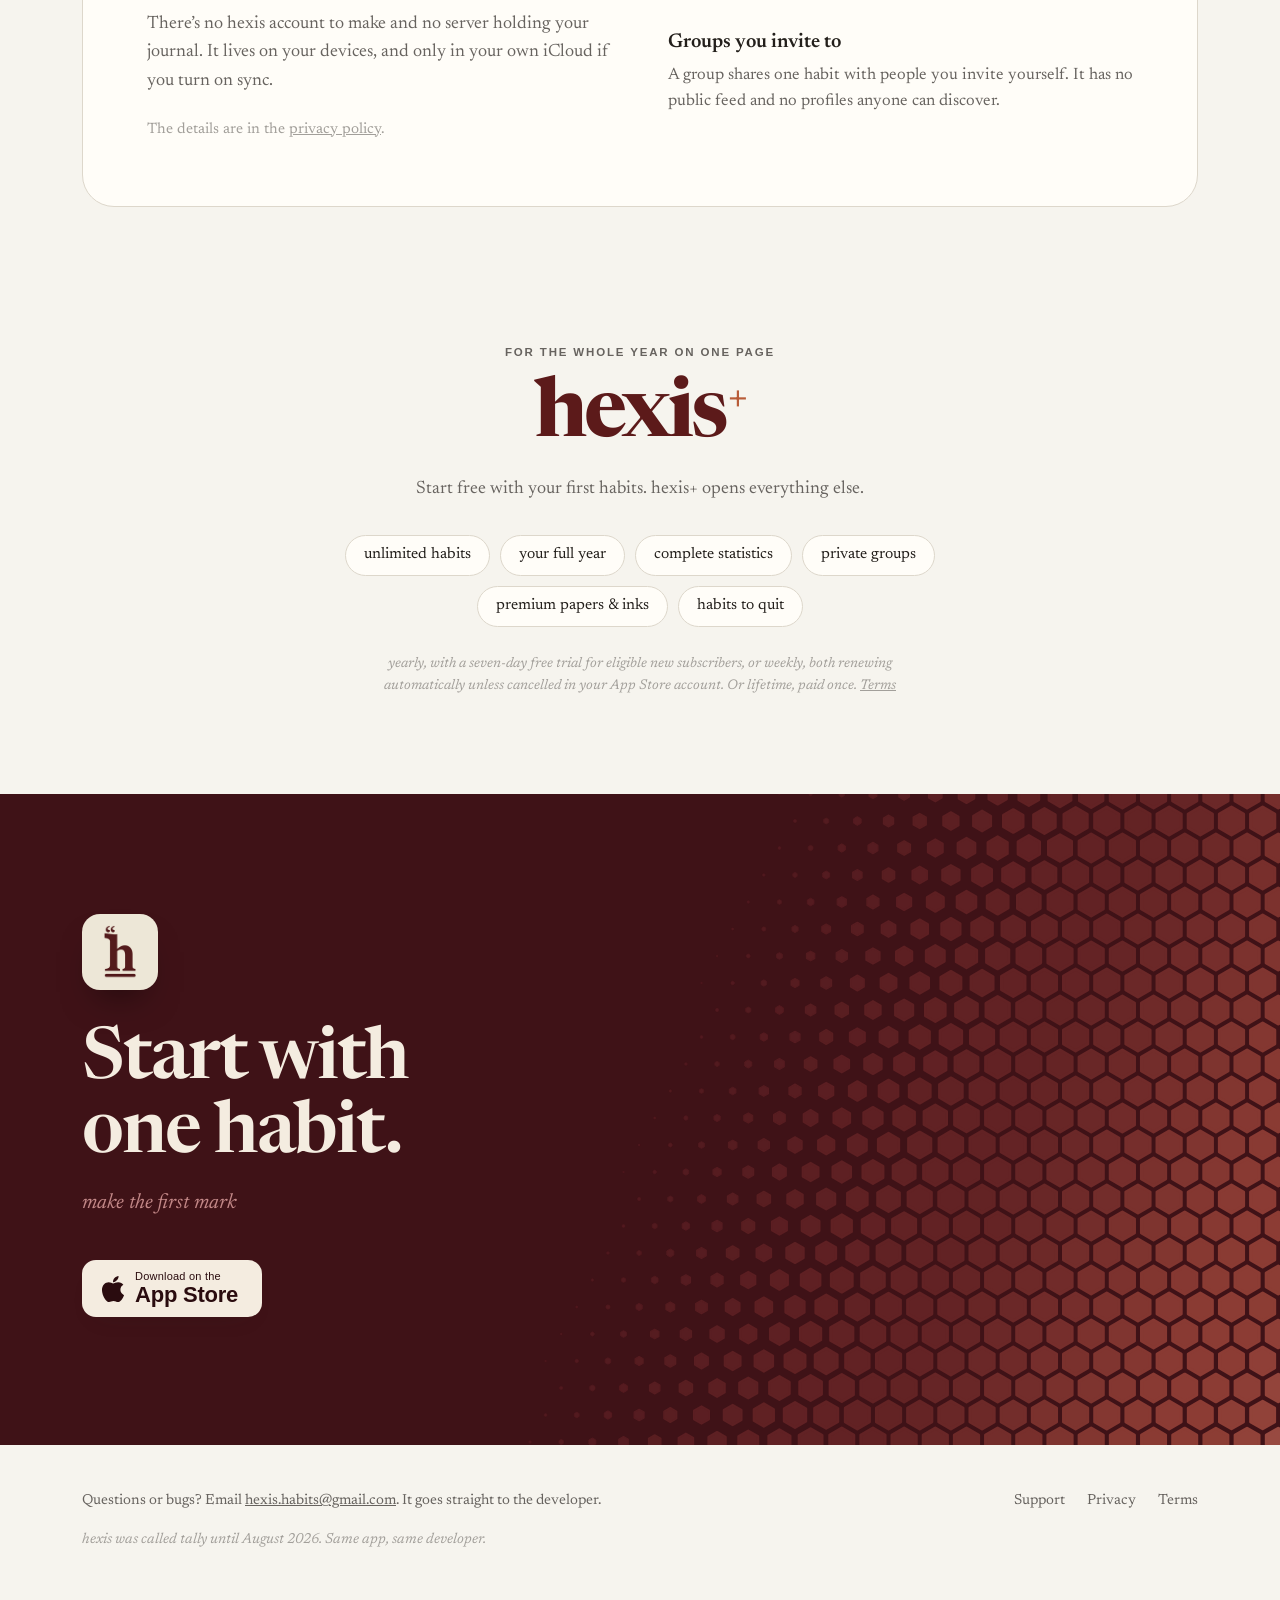
==== commit bc075e2c: "Lifetime: support, terms and the landing page say it is sold again 1.7 sells Hexis+ Lifetime as a on" ====
--- a/index.html
+++ b/index.html
@@ -490,7 +490,7 @@
       <li>premium papers &amp; inks</li>
       <li>habits to quit</li>
     </ul>
-    <p class="fine">yearly, with a seven-day free trial for eligible new subscribers, or weekly. Renews automatically unless cancelled in your App Store account. <a href="terms.html">Terms</a></p>
+    <p class="fine">yearly, with a seven-day free trial for eligible new subscribers, or weekly, both renewing automatically unless cancelled in your App Store account. Or lifetime, paid once. <a href="terms.html">Terms</a></p>
   </div>
 </section>
 
